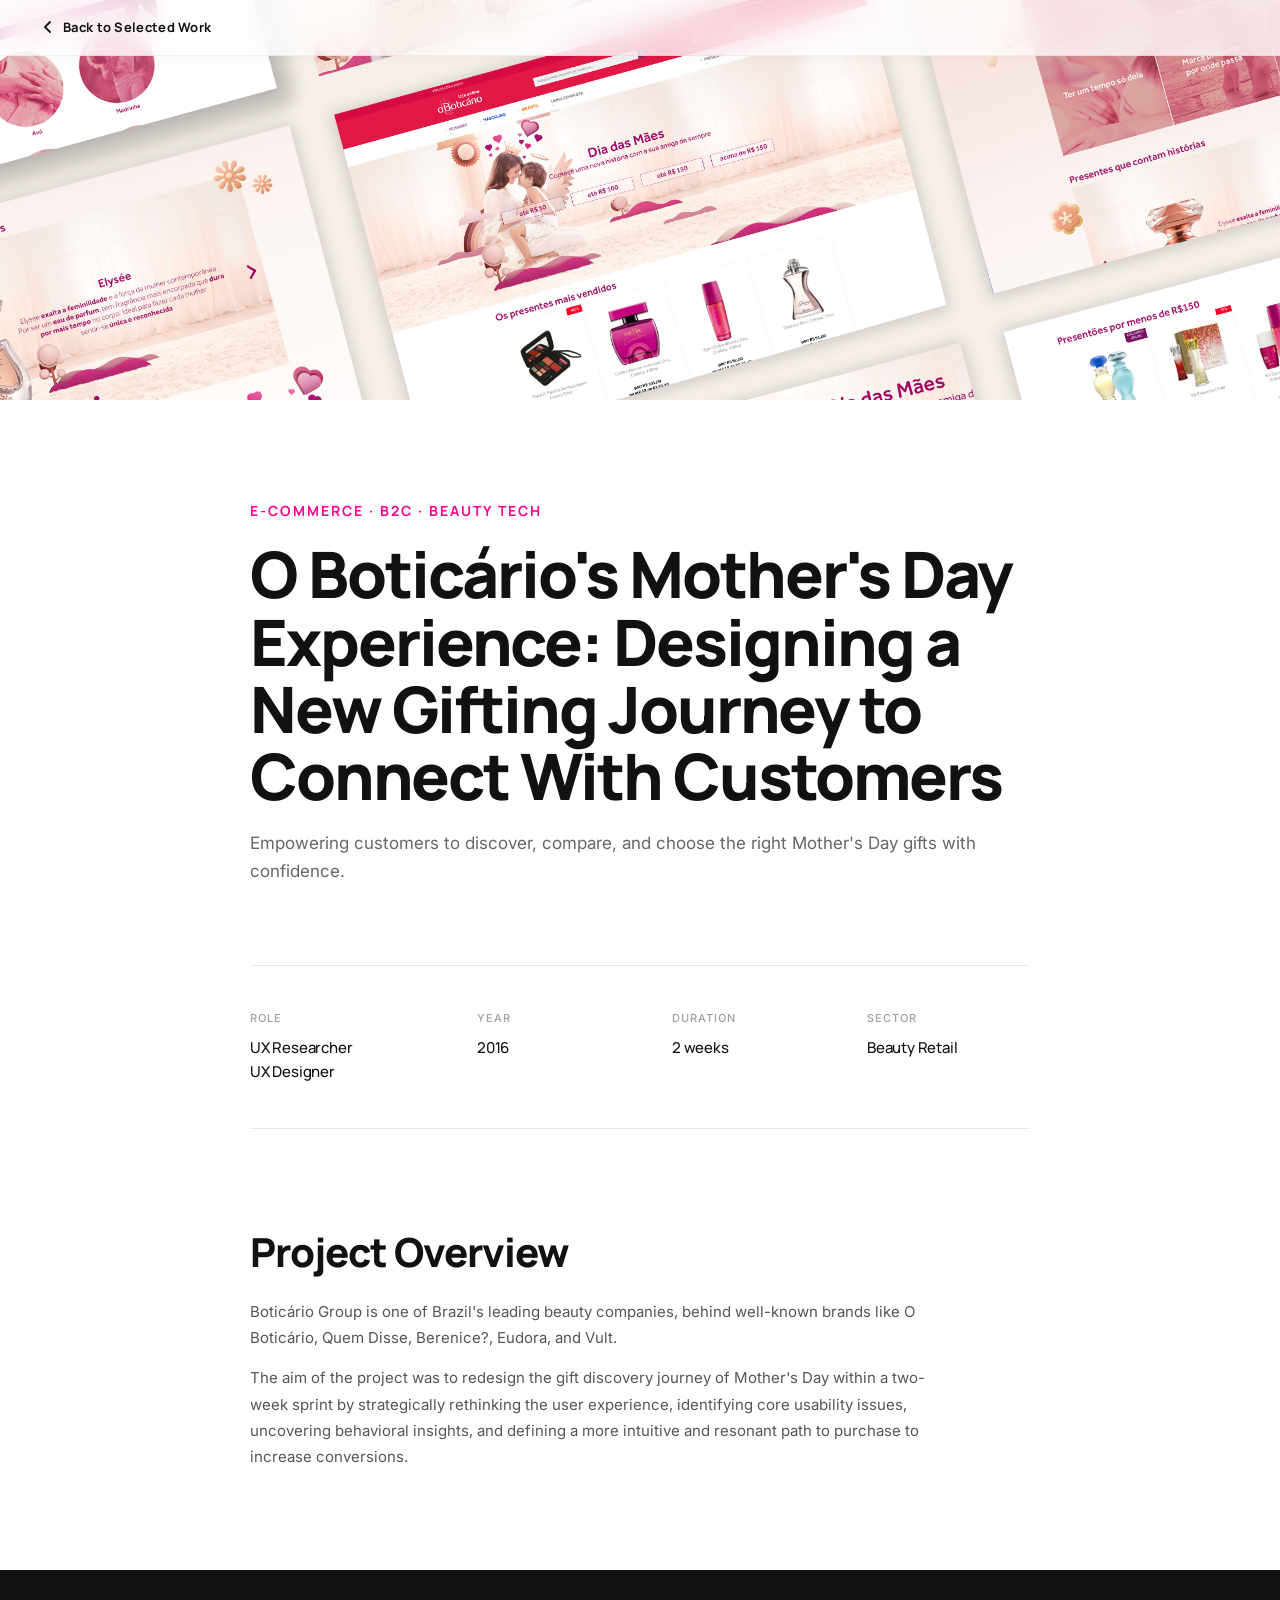
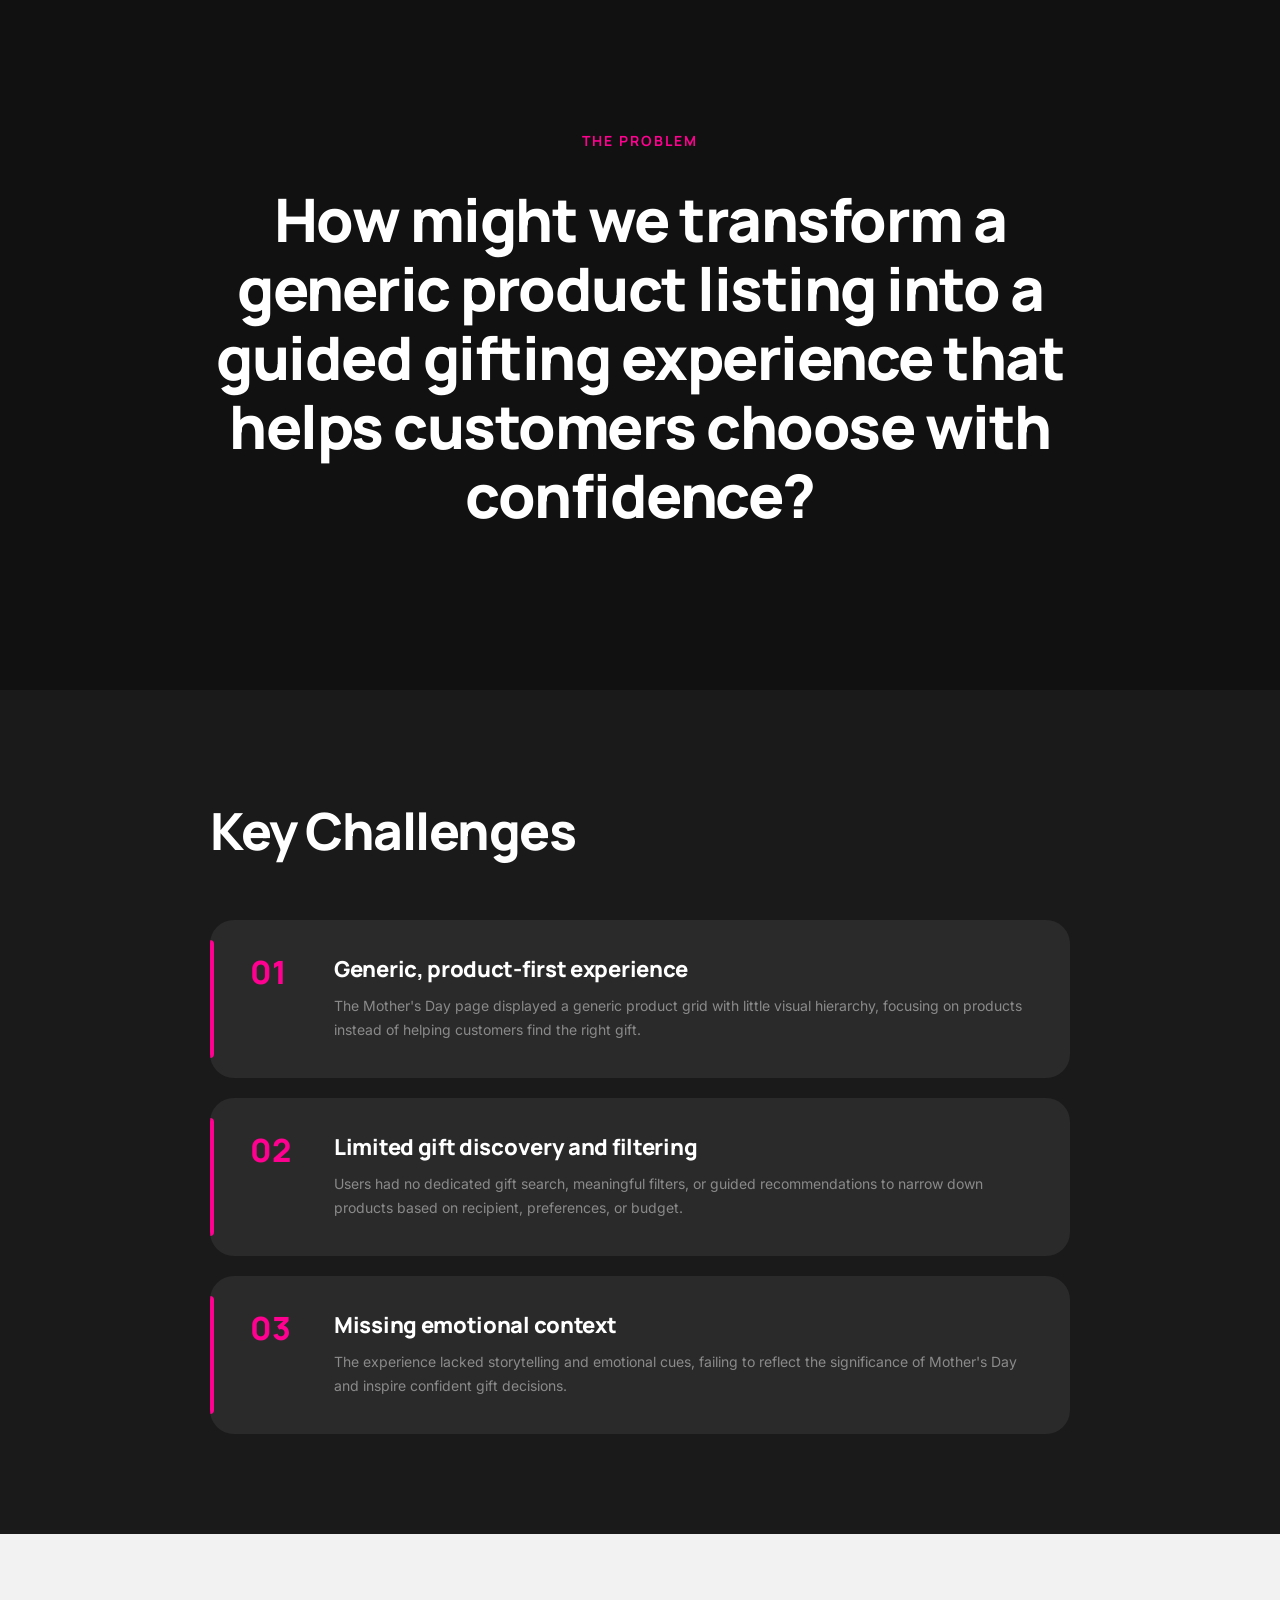
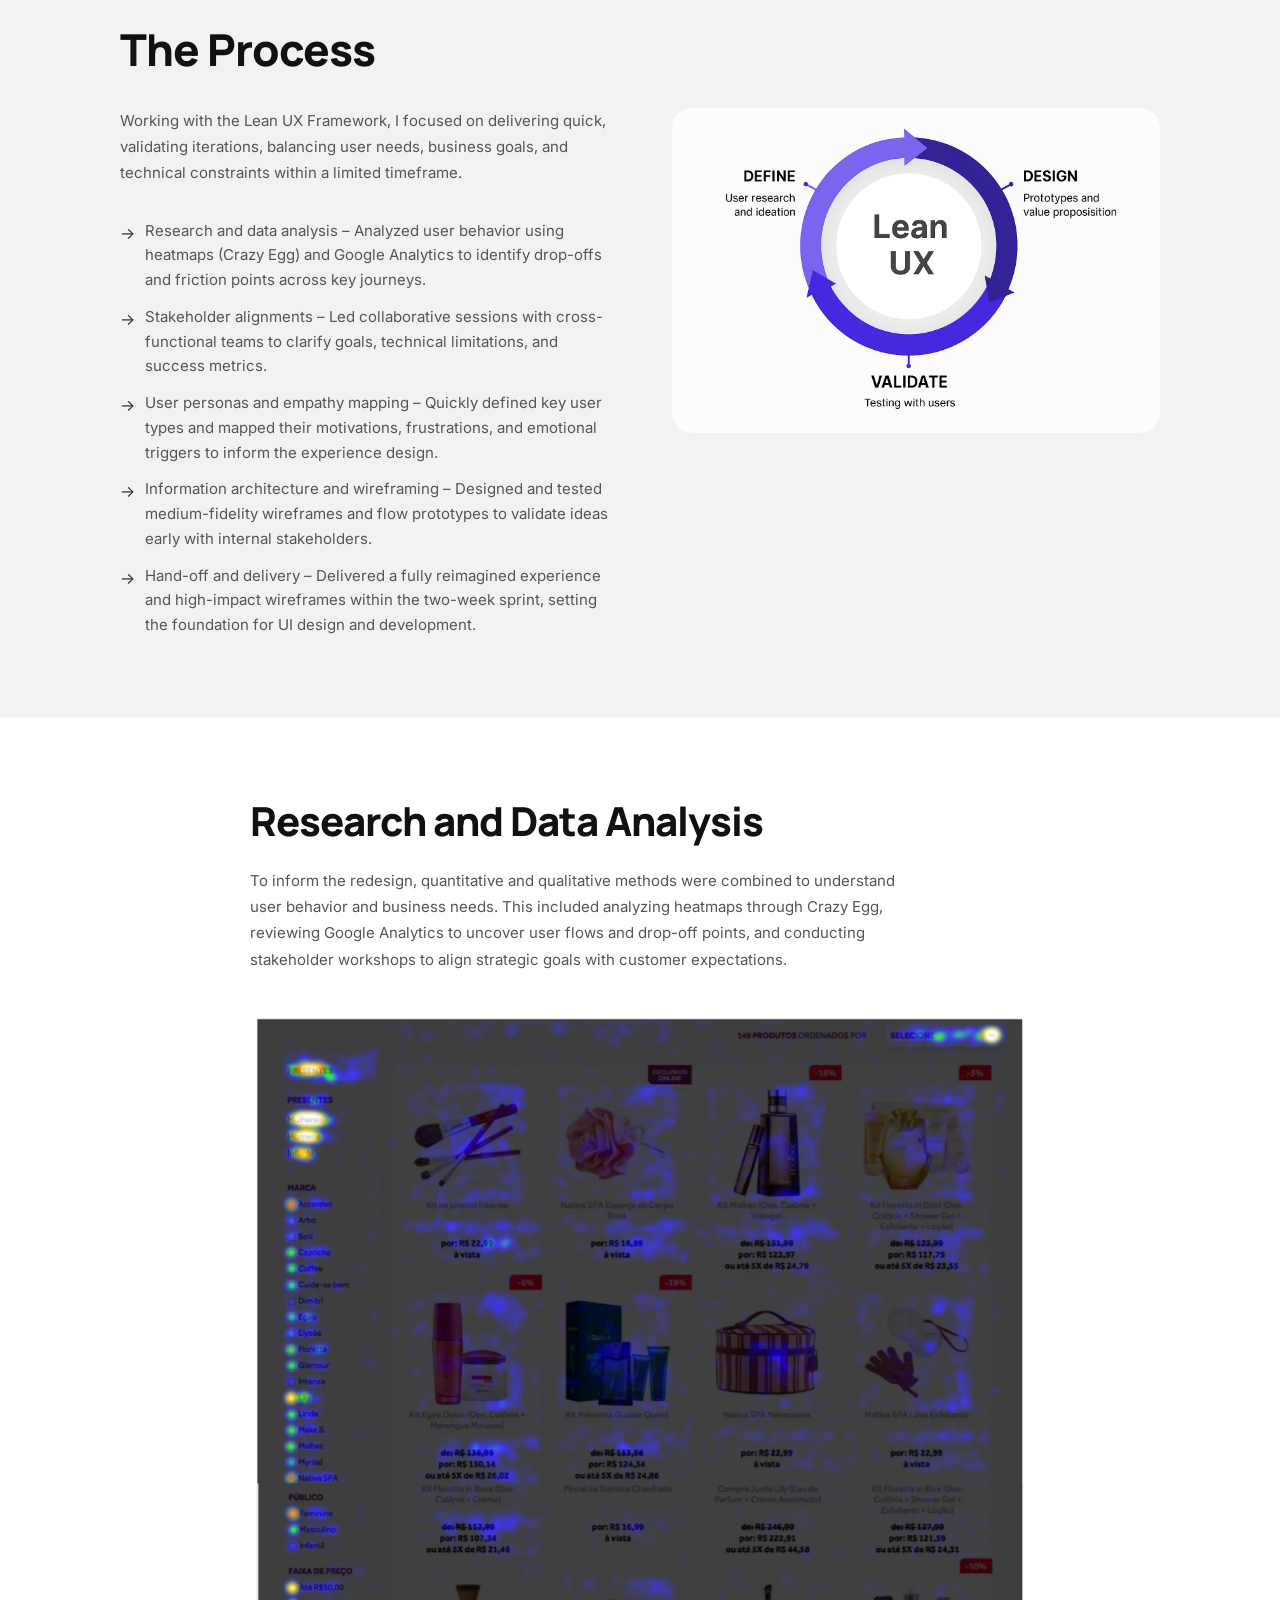
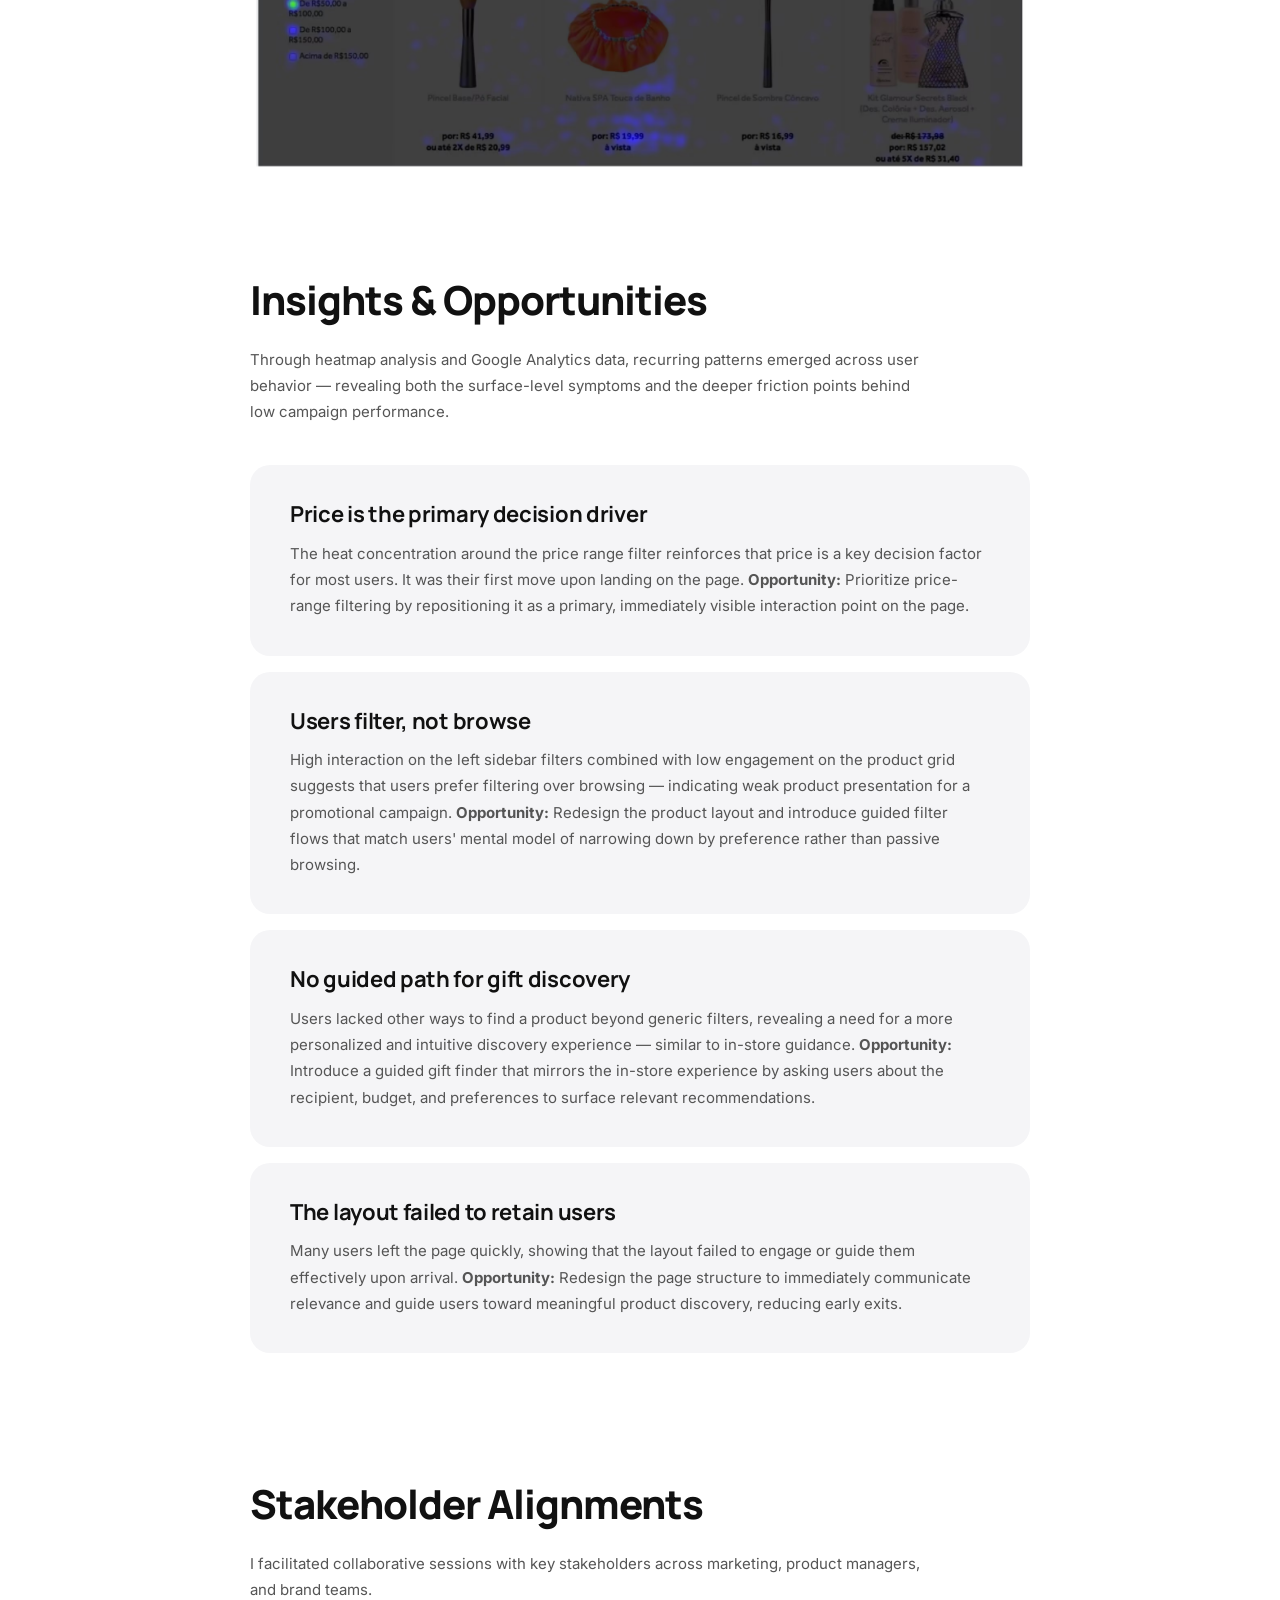
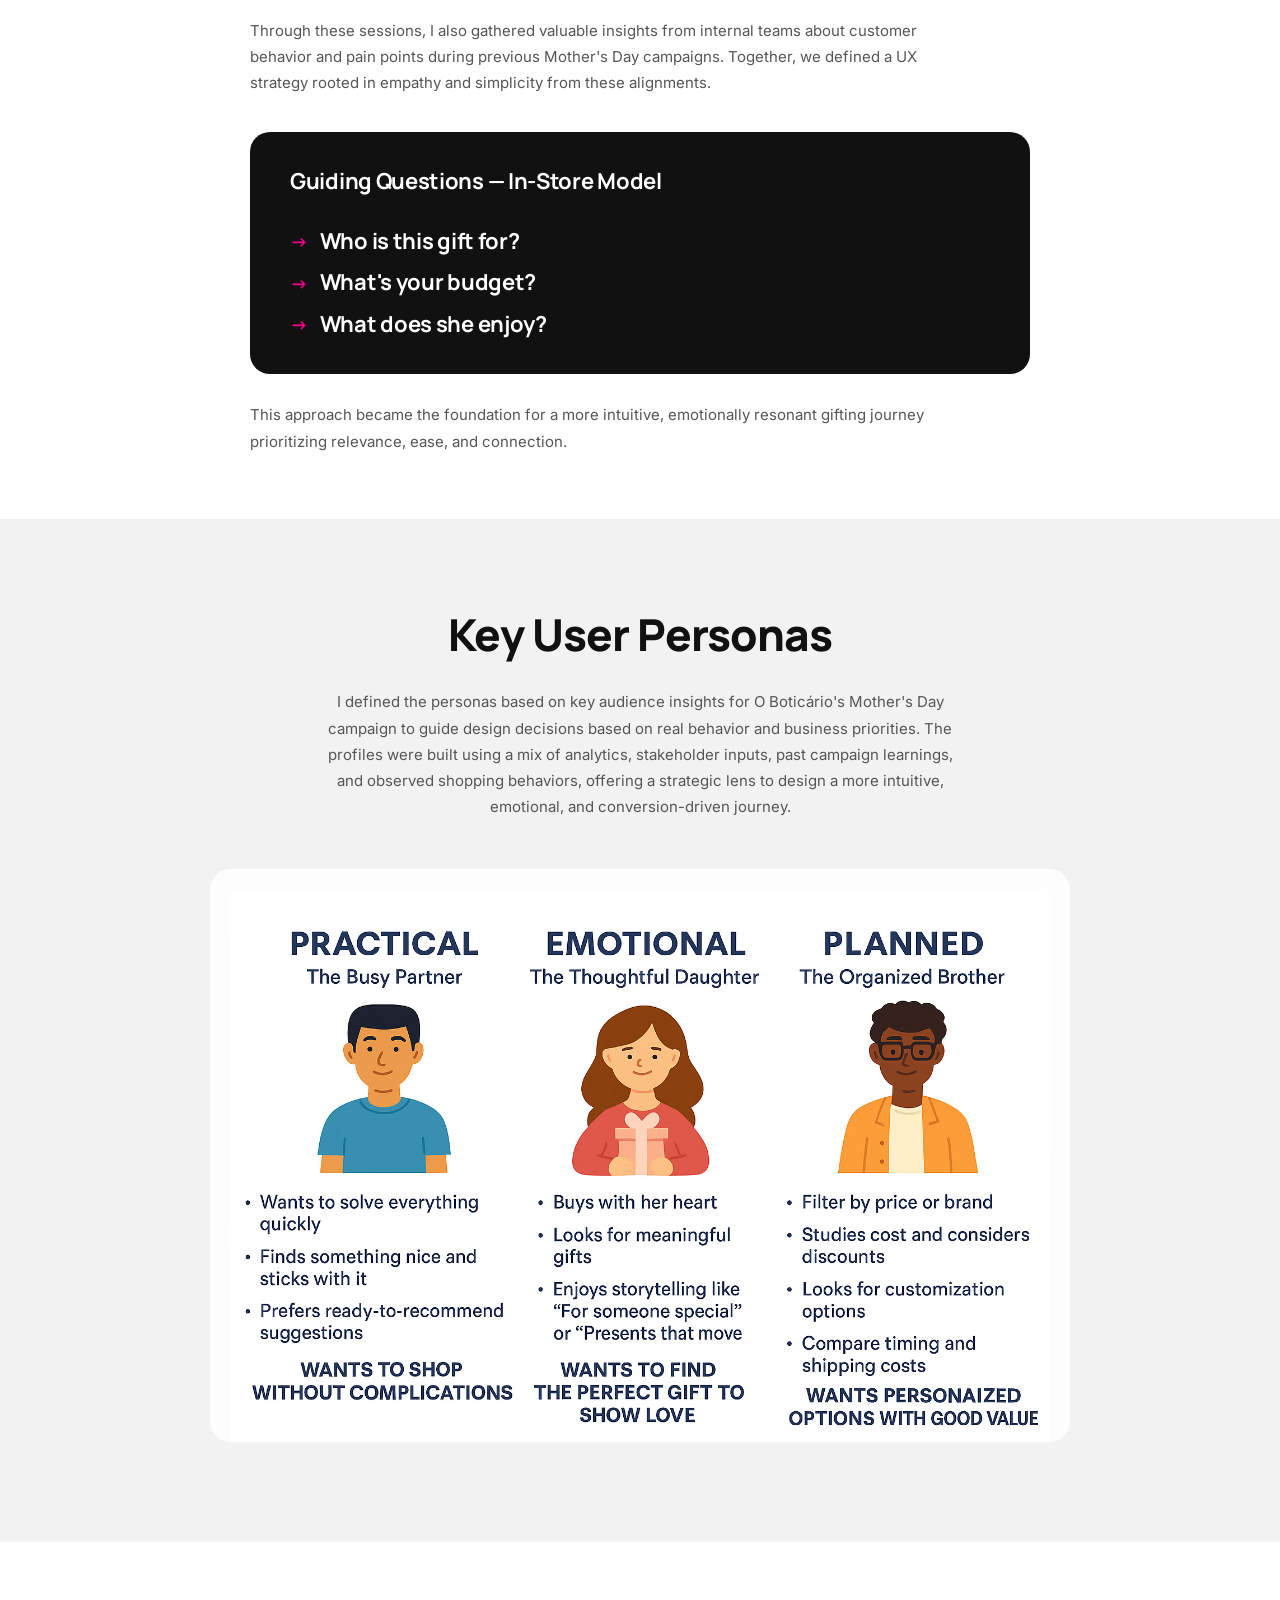
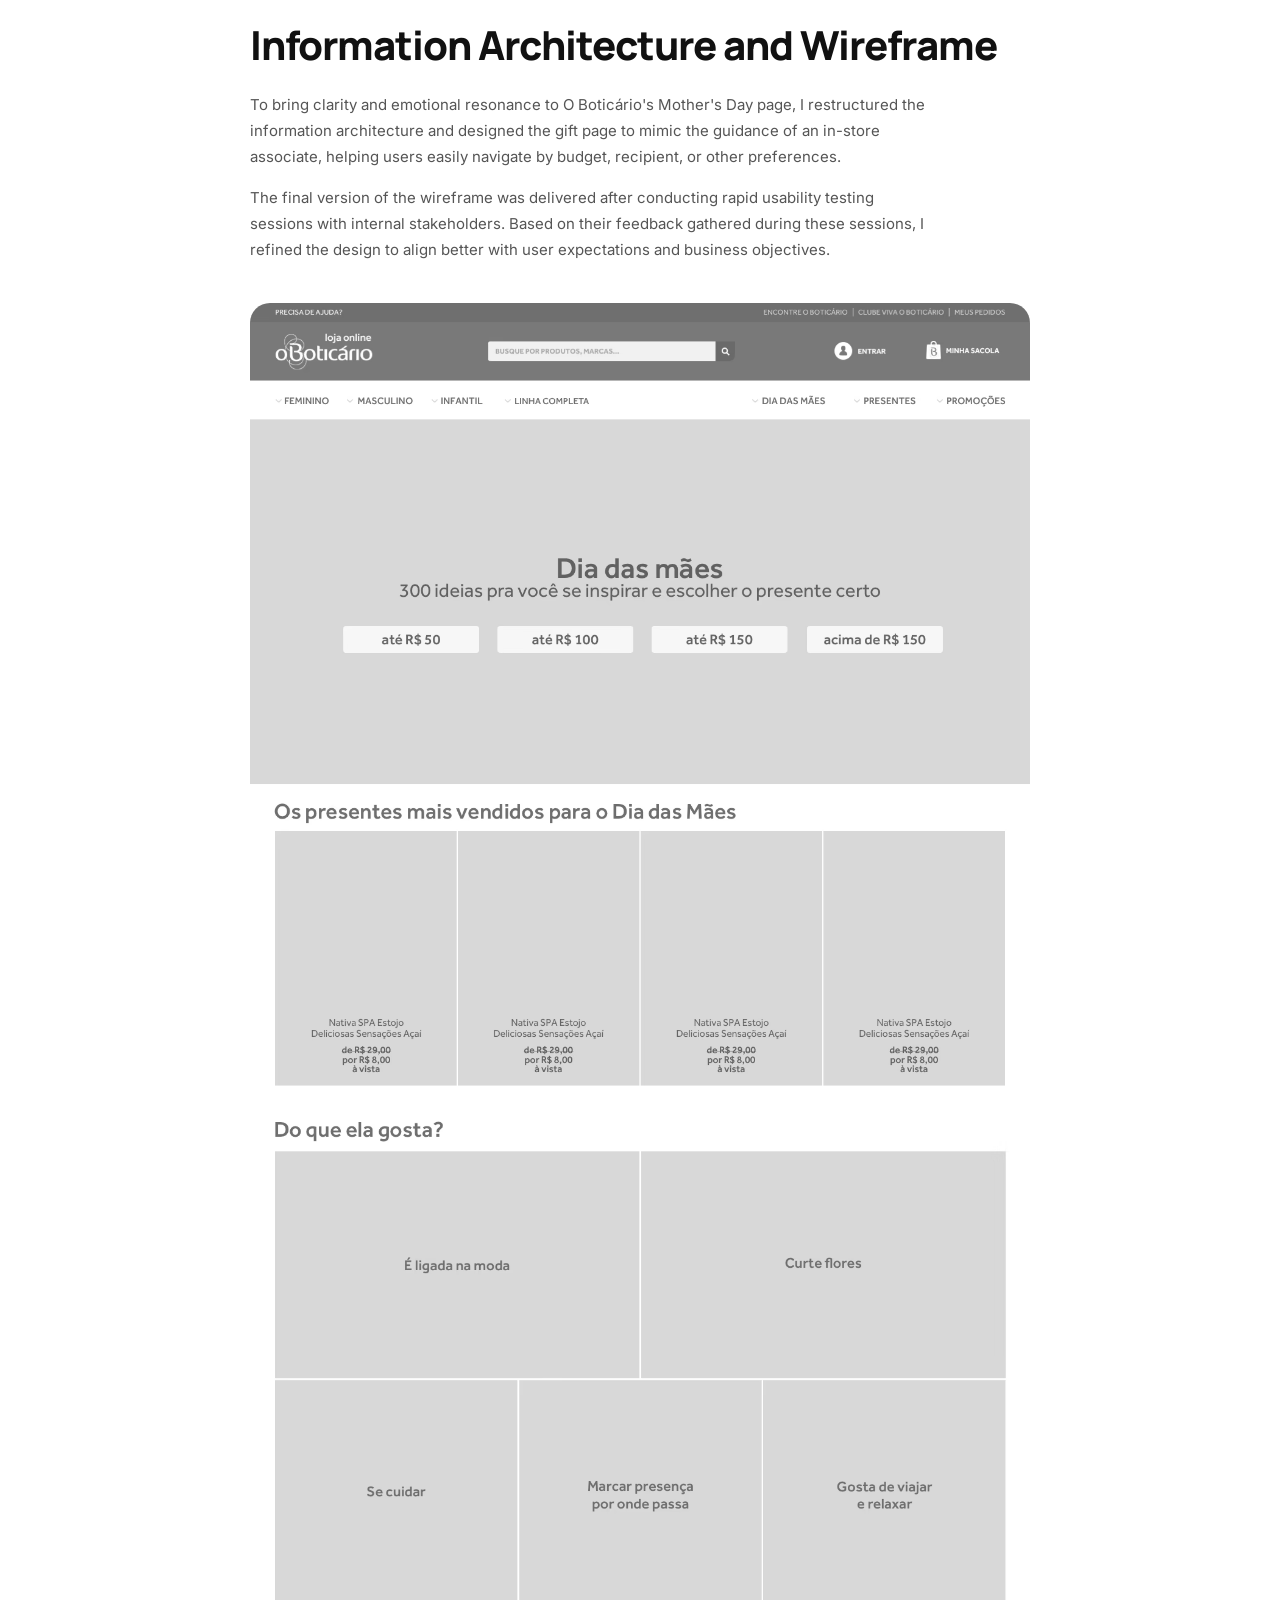
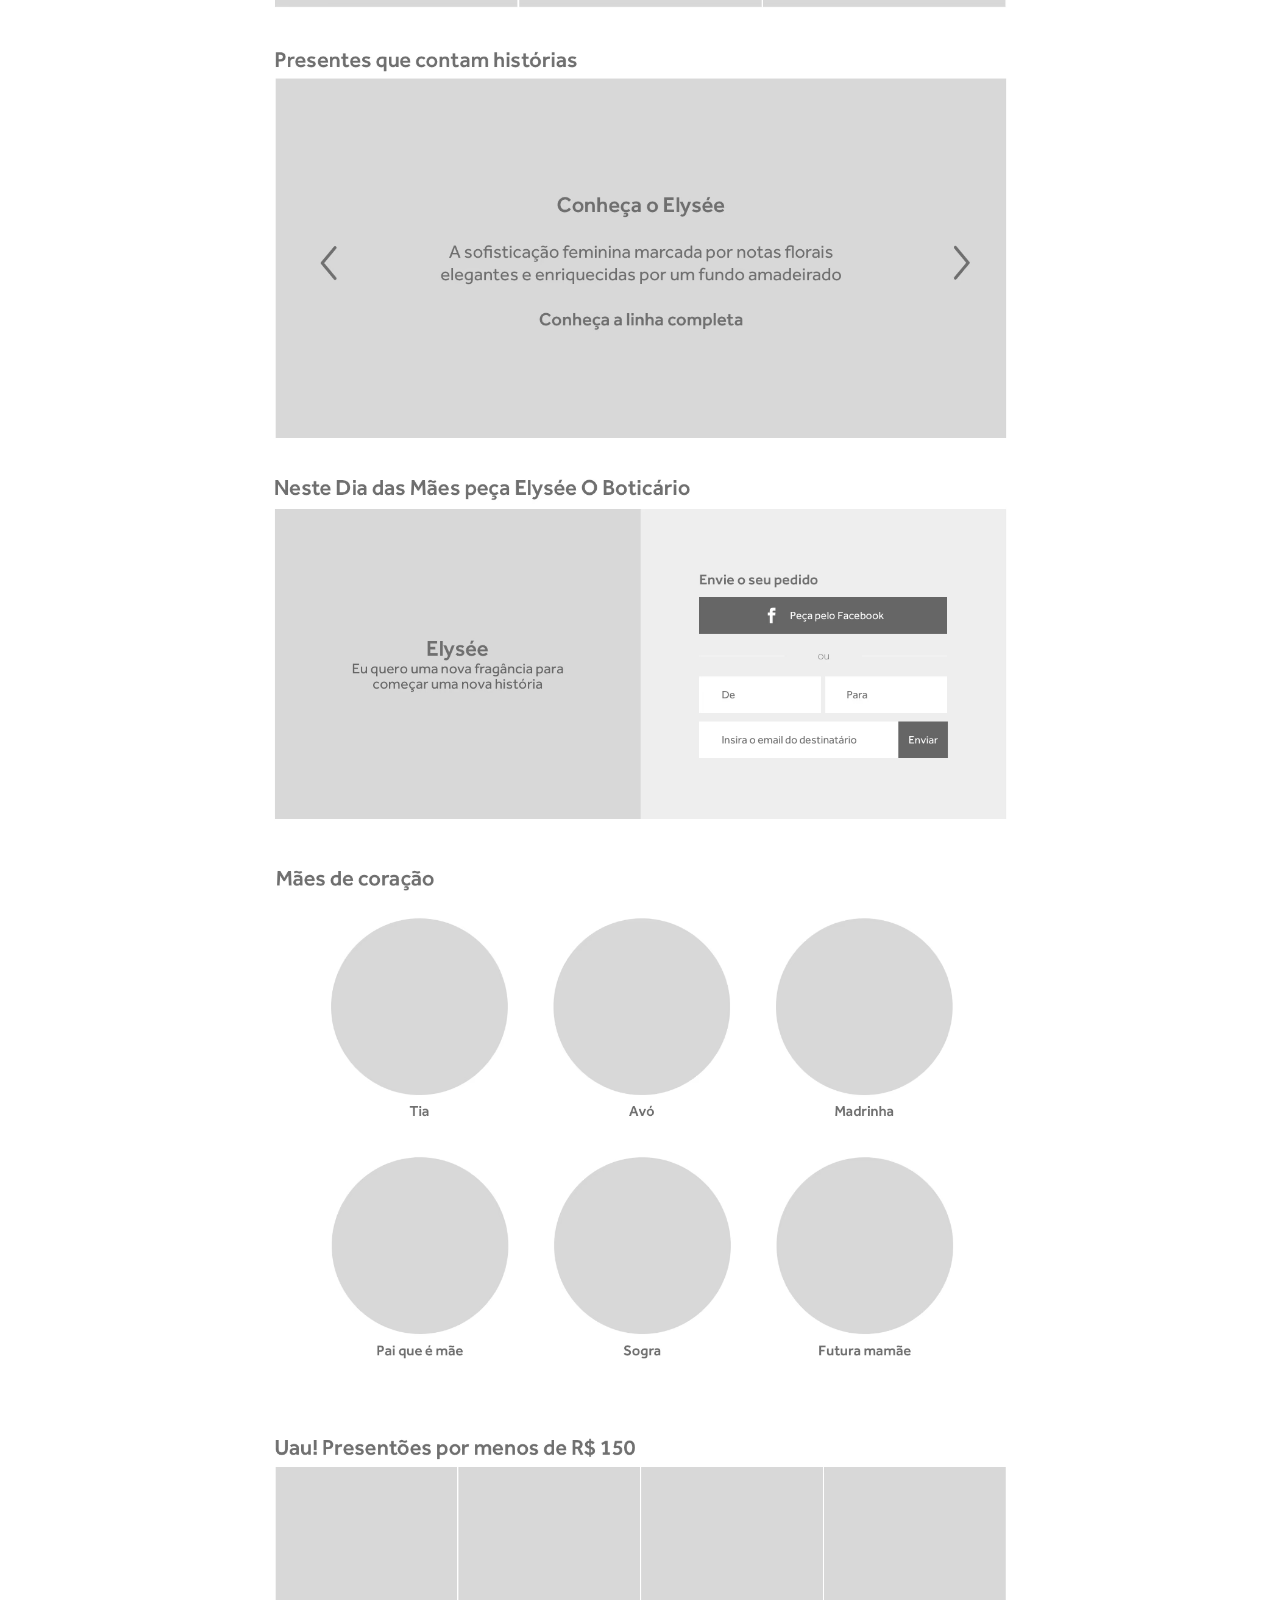
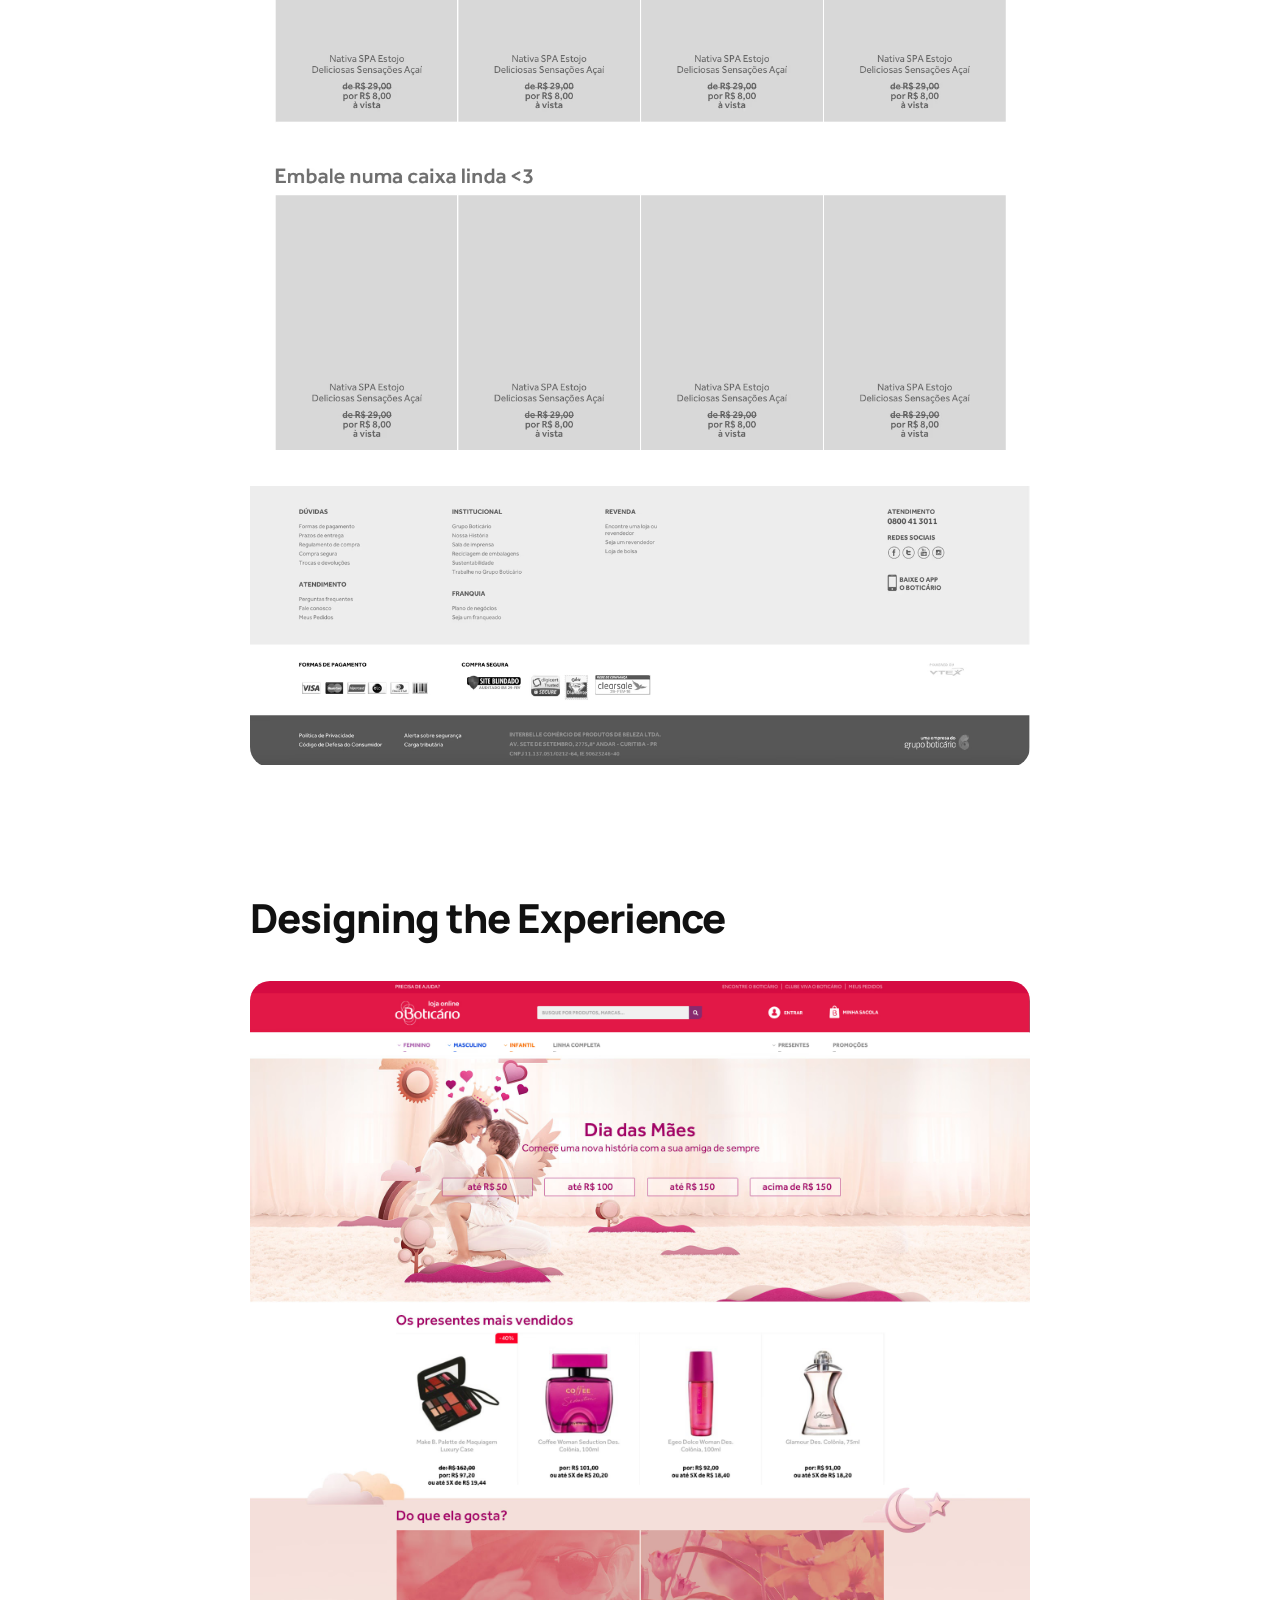
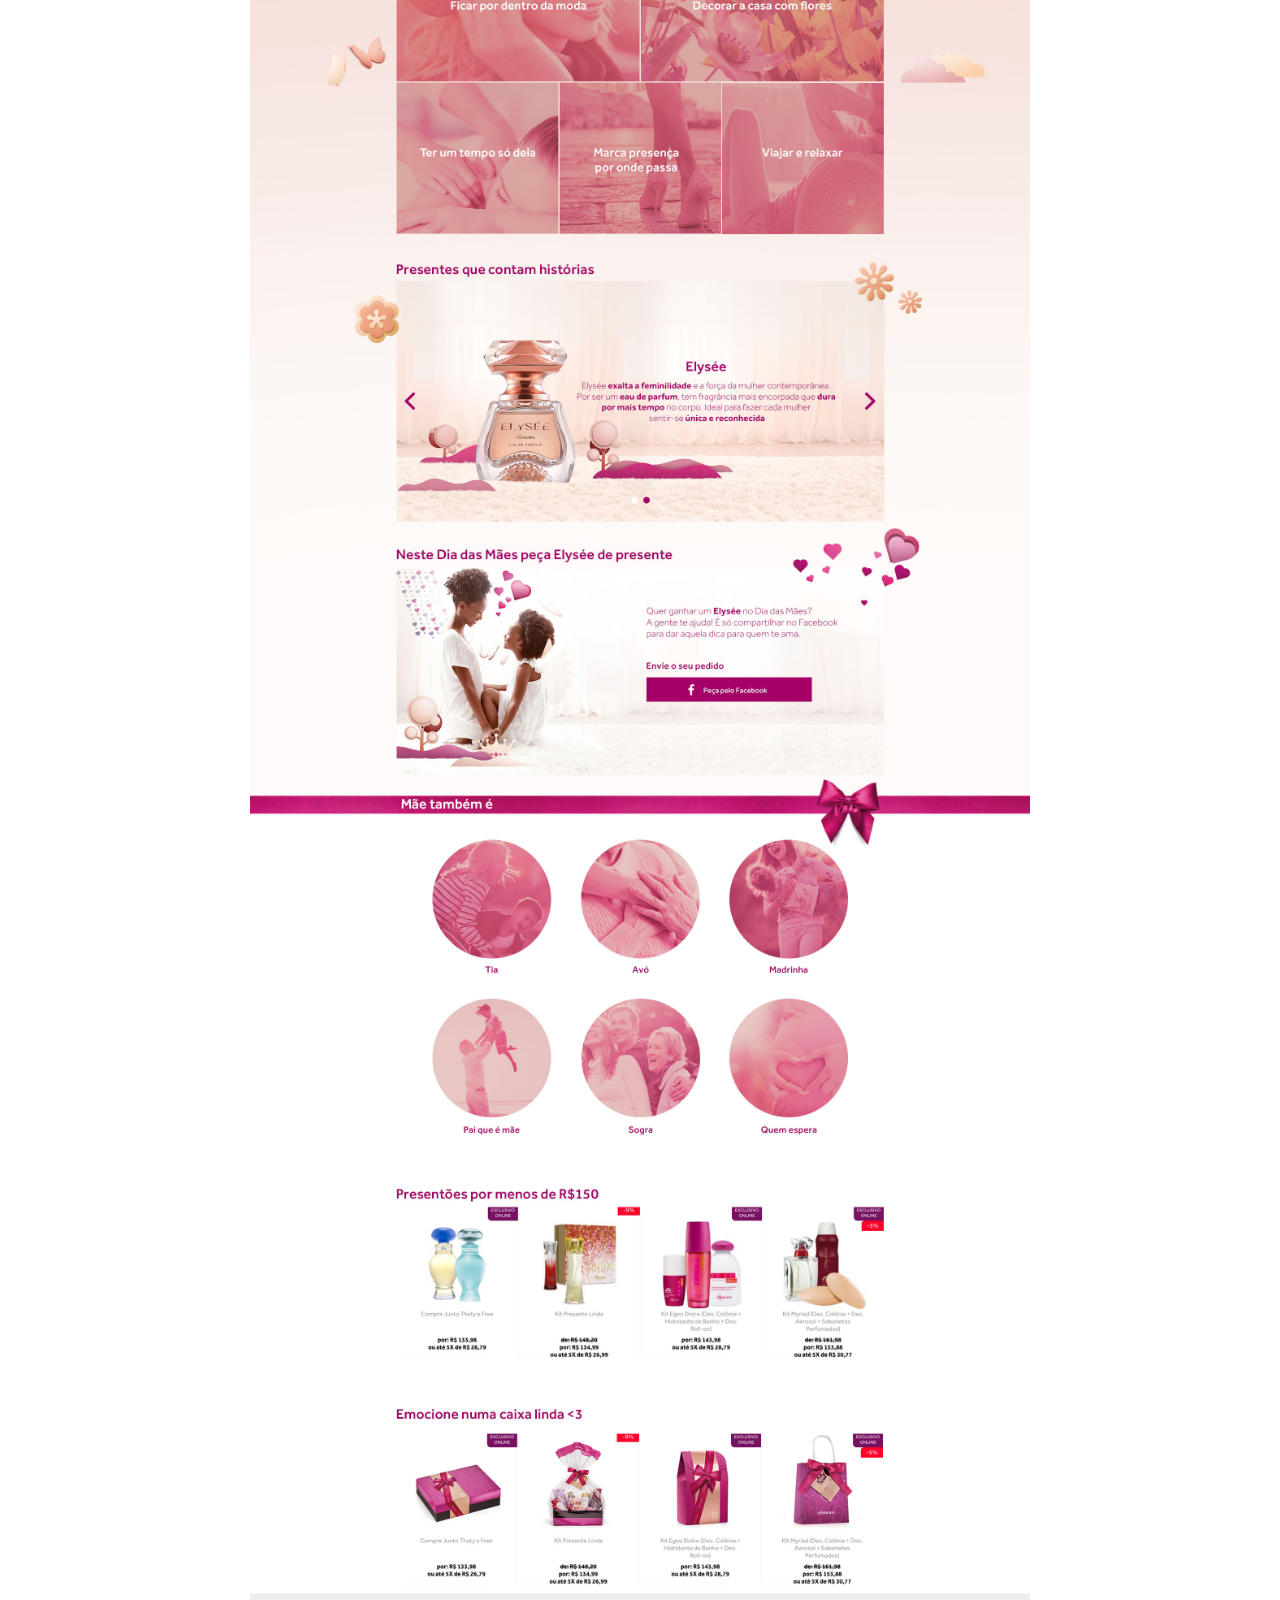
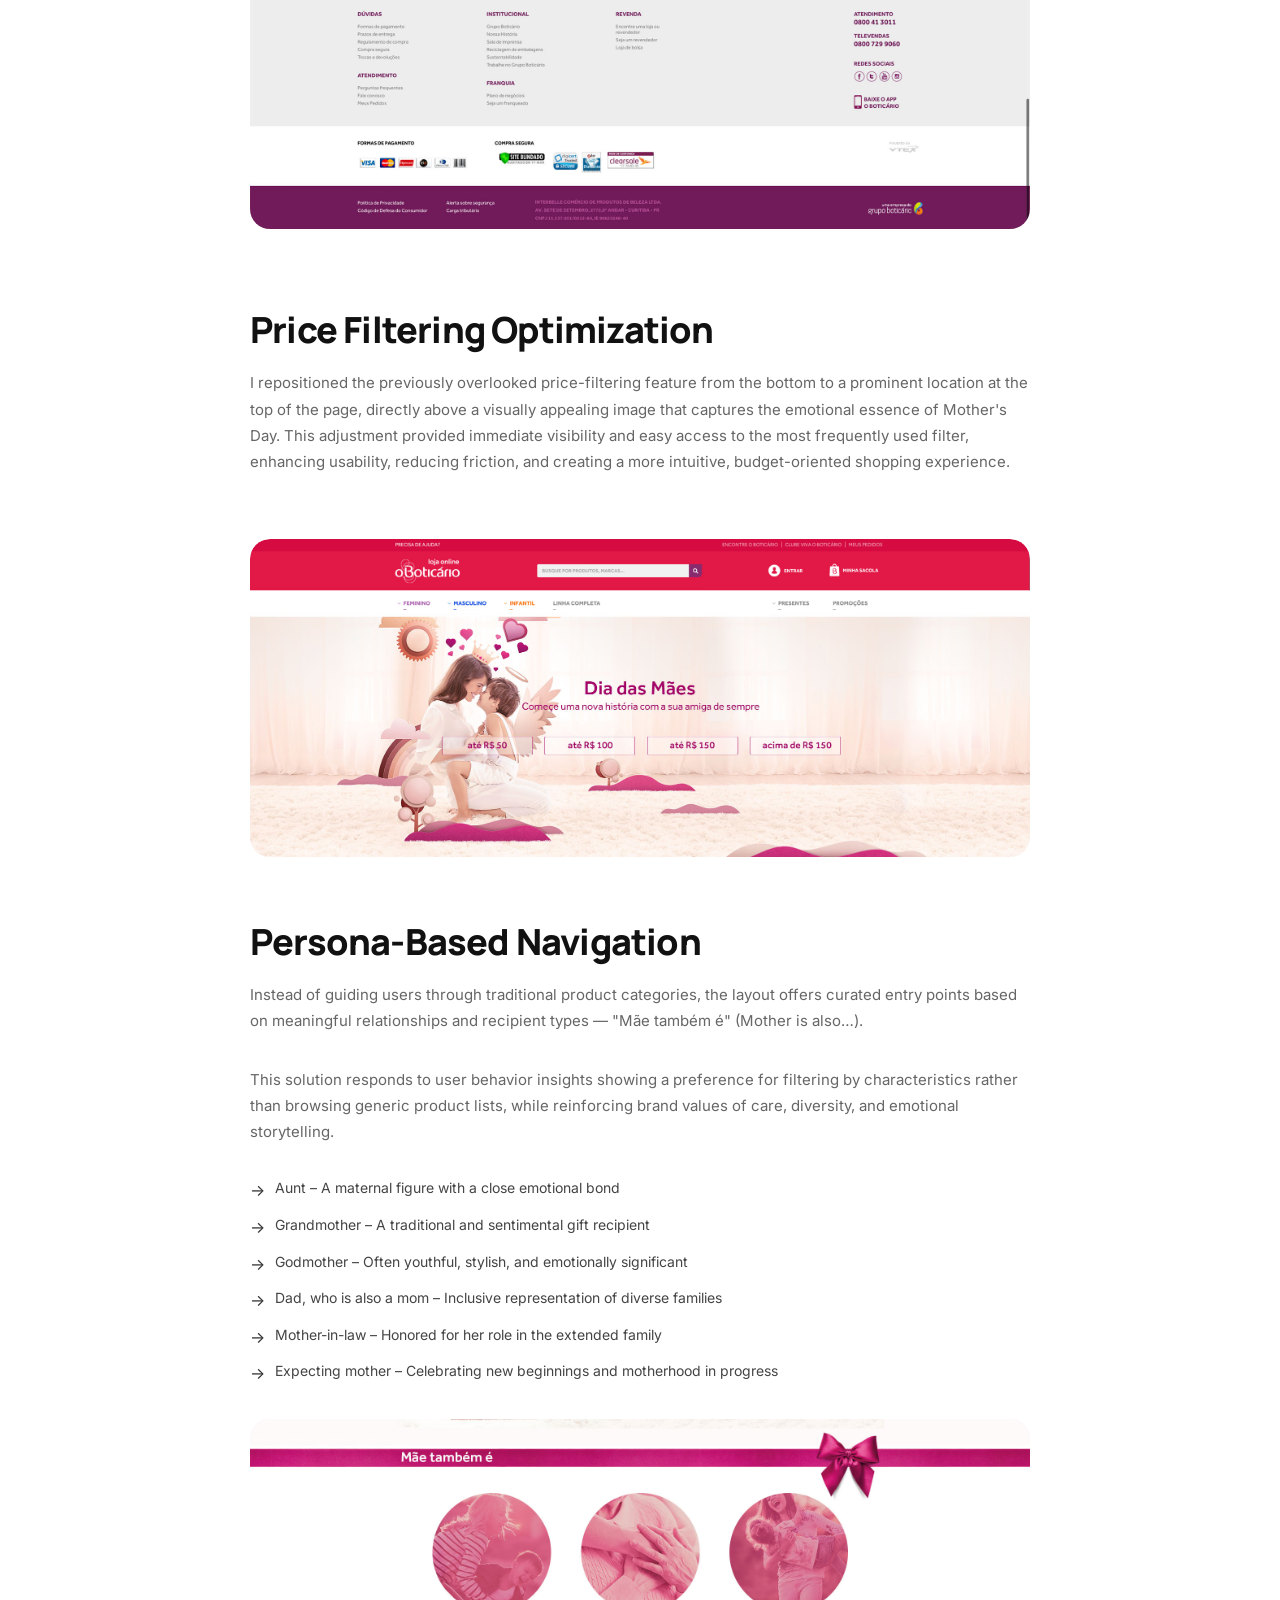
==== o-boticario-case-study.html @ 76e8fd94 "Initial commit: portfolio site with homepage and 3 case studies Co-Authored-By: Claude Sonnet 4.6 <n" ====
<!DOCTYPE html>
<html lang="en">
<head>
  <meta charset="UTF-8" />
  <meta name="viewport" content="width=device-width, initial-scale=1.0" />
  <title>O Boticário Case Study — Nathalia Ito</title>
  <link href="https://fonts.googleapis.com/css2?family=Manrope:wght@400;500;600;700;800&family=Inter:wght@400;500;600&display=swap" rel="stylesheet" />
  <style>
    html { scroll-behavior: smooth; }
    *, *::before, *::after { box-sizing: border-box; margin: 0; padding: 0; }

    body {
      font-family: 'Inter', sans-serif;
      background: #fff;
      color: #111;
      font-size: 15px;
      line-height: 1.6;
    }

    /* ── BACK HEADER ── */
    .cs-back-header {
      position: fixed; top: 0; left: 0; right: 0; z-index: 1000;
      height: 56px; display: flex; align-items: center; padding: 0 40px;
      background: rgba(255,255,255,0.78);
      backdrop-filter: blur(16px); -webkit-backdrop-filter: blur(16px);
      border-bottom: 1px solid rgba(0,0,0,0.05);
      box-shadow: 0 1px 12px rgba(0,0,0,0.04);
      transition: background 300ms ease, backdrop-filter 300ms ease,
        -webkit-backdrop-filter 300ms ease, border-color 300ms ease, box-shadow 300ms ease;
    }
    .cs-back-btn {
      display: inline-flex; align-items: center; gap: 7px;
      font-family: 'Manrope', sans-serif; font-size: 13px; font-weight: 700;
      letter-spacing: 0.3px; color: #111; text-decoration: none; transition: color 0.2s ease;
    }
    .cs-back-btn:hover { color: #555; }
    .cs-back-btn svg { transition: transform 0.2s ease; }
    .cs-back-btn:hover svg { transform: translateX(-3px); }

    /* ── LAYOUT ── */
    .page { max-width: 860px; margin: 0 auto; padding: 0 40px; }

    /* ── HERO IMAGE ── */
    .cs-hero-img { width: 100%; height: 400px; overflow: hidden; position: relative; background: #FDCCDE; }
    .cs-hero-img-inner {
      position: absolute; top: -15%; left: 0; width: 100%; height: 130%; will-change: transform;
    }
    .cs-hero-img-inner img {
      width: 100%; height: 100%; object-fit: cover; object-position: center; display: block;
    }

    /* ── HERO ── */
    .cs-hero { padding: 0 0 80px; margin-top: 100px; }
    .cs-tag {
      font-family: 'Manrope', sans-serif; font-size: 14px; font-weight: 700;
      letter-spacing: 2px; text-transform: uppercase; color: #FF0090; margin-bottom: 18px;
    }
    .cs-title {
      font-family: 'Manrope', sans-serif; font-size: clamp(36px, 5.5vw, 64px);
      font-weight: 800; letter-spacing: -2px; color: #111; line-height: 1.05; margin-bottom: 20px;
    }
    .cs-subtitle {
      font-family: 'Inter', sans-serif; font-size: 17px; color: #666;
      line-height: 1.65;
    }

    /* ── META ROW ── */
    .cs-meta-row {
      display: grid; grid-template-columns: repeat(4,1fr);
      border-top: 1px solid #E8E8E8; border-bottom: 1px solid #E8E8E8;
    }
    .cs-meta-item { padding: 44px 32px 44px 0; }
    .cs-meta-item + .cs-meta-item { padding: 44px 32px; }
    .cs-meta-label {
      font-family: 'Inter', sans-serif; font-size: 11px; font-weight: 500;
      letter-spacing: 1px; text-transform: uppercase; color: rgba(17,17,17,0.40); margin-bottom: 8px;
    }
    .cs-meta-value {
      font-family: 'Manrope', sans-serif; font-size: 15px; font-weight: 500;
      color: #111; letter-spacing: -0.2px;
    }

    /* ── SECTION BASE ── */
    .cs-section { padding: 64px 0; }
    .cs-eyebrow {
      font-family: 'Inter', sans-serif; font-size: 14px; font-weight: 700;
      letter-spacing: 1.4px; text-transform: uppercase; color: #FF0090; margin-bottom: 16px;
    }
    .cs-section-title {
      font-family: 'Manrope', sans-serif; font-size: clamp(26px, 3.5vw, 40px);
      font-weight: 800; letter-spacing: -1px; color: #111; line-height: 1.15; margin-bottom: 24px;
    }
    .cs-body {
      font-family: 'Inter', sans-serif; font-size: 15px; color: #555;
      line-height: 1.75; max-width: 680px;
    }
    .cs-body p + p { margin-top: 14px; }

    /* ── SECTION IMAGE ── */
    .cs-section-img { width: 100%; border-radius: 20px; display: block; margin-top: 40px; margin-bottom: 48px; }

    /* ── QUOTE BLOCK — dark full-bleed ── */
    .cs-quote-block {
      background: #111;
      padding: 160px 40px;
      text-align: center;
      width: 100%;
    }
    .cs-quote-inner {
      max-width: 860px;
      margin: 0 auto;
    }
    .cs-quote-eyebrow {
      font-family: 'Manrope', sans-serif;
      font-size: 14px;
      font-weight: 700;
      letter-spacing: 2px;
      text-transform: uppercase;
      color: #FF0090;
      margin-bottom: 32px;
    }
    .cs-quote-text {
      font-family: 'Manrope', sans-serif;
      font-size: clamp(32px, 5vw, 60px);
      font-weight: 800;
      color: #fff;
      line-height: 1.15;
      letter-spacing: -1.5px;
    }

    /* ── KEY CHALLENGES — dark full-bleed ── */
    .cs-challenges-section {
      background: #1a1a1a;
      padding: 100px 40px;
      width: 100%;
    }
    .cs-challenges-inner {
      max-width: 860px;
      margin: 0 auto;
    }
    .cs-challenges-title {
      font-family: 'Manrope', sans-serif;
      font-size: clamp(32px, 4vw, 52px);
      font-weight: 800;
      letter-spacing: -1.5px;
      color: #fff;
      margin-bottom: 48px;
    }
    .challenges-list {
      display: flex;
      flex-direction: column;
      gap: 20px;
    }
    .challenge-card {
      background: #2a2a2a;
      border-radius: 24px;
      padding: 36px 40px;
      display: flex;
      align-items: flex-start;
      gap: 32px;
      position: relative;
      overflow: hidden;
    }
    .challenge-card::before {
      content: '';
      position: absolute;
      left: 0;
      top: 20px;
      bottom: 20px;
      width: 4px;
      background: #FF0090;
      border-radius: 0 4px 4px 0;
    }
    .challenge-num {
      font-family: 'Manrope', sans-serif;
      font-size: 32px;
      font-weight: 800;
      color: #FF0090;
      letter-spacing: -0.5px;
      flex-shrink: 0;
      line-height: 1;
      min-width: 52px;
    }
    .challenge-content { display: flex; flex-direction: column; gap: 12px; }
    .challenge-title {
      font-family: 'Manrope', sans-serif;
      font-size: 22px;
      font-weight: 800;
      color: #fff;
      margin-bottom: 0;
      letter-spacing: -0.3px;
      line-height: 1.2;
    }
    .challenge-desc {
      font-family: 'Inter', sans-serif;
      font-size: 14px;
      color: rgba(255,255,255,0.45);
      line-height: 1.7;
    }

    /* ── PROCESS SECTION ── */
    .section-process { background: #F2F2F2; padding: 80px 40px; }
    .section-process-inner { max-width: 1040px; margin: 0 auto; }
    .section-process-title {
      font-family: 'Manrope', sans-serif; font-size: clamp(28px, 4vw, 44px);
      font-weight: 800; letter-spacing: -1px; color: #111; margin-bottom: 24px; text-align: left;
    }
    .section-process-cols {
      display: grid; grid-template-columns: 1fr 1fr; gap: 64px; align-items: start;
    }
    .section-process-left {}
    .section-process-right { display: flex; align-items: flex-start; justify-content: center; }
    .section-process-body {
      font-family: 'Inter', sans-serif; font-size: 15px; color: #555; line-height: 1.75;
      margin: 0 0 32px; text-align: left;
    }
    .section-process-img { width: 100%; border-radius: 20px; display: block; }

    /* ── PROCESS STEPS ── */
    .process-steps {
      list-style: none; display: flex; flex-direction: column; gap: 12px; margin: 0;
    }
    .process-step {
      font-family: 'Inter', sans-serif; font-size: 15px; color: #555;
      line-height: 1.65; display: flex; align-items: flex-start; gap: 10px;
    }
    .process-step::before {
      content: '→'; color: #333; font-weight: 400; font-size: 16px; flex-shrink: 0; margin-top: 1px;
    }

    /* ── INSIGHTS LIST ── */
    .insights-list-simple {
      list-style: none; display: flex; flex-direction: column; gap: 10px; margin-top: 32px;
    }
    .insight-item-simple {
      font-family: 'Inter', sans-serif; font-size: 14px; color: #555;
      line-height: 1.65; display: flex; align-items: flex-start; gap: 12px;
      padding: 18px 20px; background: #F5F5F7; border-radius: 12px;
    }
    .insight-item-simple::before {
      content: '→'; color: #333; font-weight: 400; font-size: 16px; flex-shrink: 0; margin-top: 1px;
    }

    /* ── GUIDING QUESTIONS BLOCK ── */
    .guiding-questions {
      background: #111; border-radius: 20px; padding: 36px 40px; margin-top: 36px;
    }
    .guiding-questions-label {
      font-family: 'Manrope', sans-serif; font-size: 11px; font-weight: 700;
      letter-spacing: 1.8px; color: #fff; margin-bottom: 24px;
    }
    .guiding-questions-list { list-style: none; display: flex; flex-direction: column; gap: 14px; }
    .guiding-questions-list li {
      font-family: 'Manrope', sans-serif; font-size: 22px;
      font-weight: 700; color: #fff; letter-spacing: -0.3px; line-height: 1.25; display: flex; align-items: center; gap: 12px;
    }
    .guiding-questions-list li::before {
      content: '→'; color: #FF0090; font-size: 18px; flex-shrink: 0;
    }

    /* ── PERSONAS SECTION ── */
    .section-personas { background: #F2F2F2; padding: 80px 40px 100px; }
    .section-personas-inner { max-width: 860px; margin: 0 auto; }
    .section-personas-title {
      font-family: 'Manrope', sans-serif; font-size: clamp(28px, 4vw, 44px);
      font-weight: 800; letter-spacing: -1px; color: #111; text-align: center; margin-bottom: 20px;
    }
    .section-personas-body {
      font-family: 'Inter', sans-serif; font-size: 15px; color: #555; line-height: 1.75;
      max-width: 640px; margin: 0 auto 48px; text-align: center;
    }
    .personas-img { width: 100%; border-radius: 20px; display: block; }

    /* ── FEATURE ROWS (DESIGN & SOLUTION) ── */
    .cs-uxui-section { padding: 40px 0 0; }
    .cs-feature-row {
      display: flex; flex-direction: column; gap: 32px; padding: 32px 0;
    }
    .cs-feature-visual {
      background: #F5F5F7; border-radius: 20px; width: 100%; overflow: hidden;
    }
    .cs-feature-visual img {
      width: 100%; display: block; border-radius: 20px;
    }
    .cs-feature-title {
      font-family: 'Manrope', sans-serif; font-size: clamp(24px, 3vw, 36px);
      font-weight: 800; letter-spacing: -0.8px; color: #111; line-height: 1.15; margin-bottom: 20px;
    }
    .cs-feature-body {
      font-family: 'Inter', sans-serif; font-size: 15px; color: #666;
      line-height: 1.75; margin-bottom: 32px;
    }
    .cs-feature-goals { list-style: none; display: flex; flex-direction: column; gap: 10px; }
    .cs-feature-goals li {
      font-family: 'Inter', sans-serif; font-size: 14px; color: #444;
      display: flex; align-items: flex-start; gap: 10px;
    }
    .cs-feature-goals li::before {
      content: '→'; color: #333; font-weight: 400; font-size: 16px; flex-shrink: 0; margin-top: 1px;
    }

    /* ── KEY LEARNINGS ── */
    .learnings-list {
      list-style: none;
      display: flex;
      flex-direction: column;
      gap: 16px;
      margin-top: 40px;
    }
    .learning-card {
      background: #F5F5F7;
      border-radius: 20px;
      padding: 36px 40px;
    }
    .learning-number {
      font-family: 'Inter', sans-serif;
      font-size: 12px;
      font-weight: 700;
      letter-spacing: 2px;
      text-transform: uppercase;
      color: #FF0090;
      margin-bottom: 12px;
    }
    .learning-title {
      font-family: 'Manrope', sans-serif;
      font-size: 22px;
      font-weight: 700;
      color: #111;
      letter-spacing: -0.3px;
      line-height: 1.25;
      margin-bottom: 12px;
    }
    .learning-desc {
      font-family: 'Inter', sans-serif;
      font-size: 15px;
      color: #555;
      line-height: 1.75;
    }
    @media (max-width: 768px) {
      .learning-card { padding: 28px 24px; }
      .learning-title { font-size: 19px; }
    }

    /* ── IMPACT SECTION ── */
    .cs-impact-section {
      background: #1e1e1e; padding: 100px 40px; width: 100%; text-align: center;
    }
    .cs-impact-inner { max-width: 960px; margin: 0 auto; }
    .cs-impact-eyebrow {
      font-family: 'Inter', sans-serif; font-size: 14px; font-weight: 700;
      letter-spacing: 2px; text-transform: uppercase; color: #FF0090; margin-bottom: 8px;
    }
    .cs-impact-title {
      font-family: 'Manrope', sans-serif; font-size: clamp(36px, 5vw, 56px);
      font-weight: 800; color: #fff; letter-spacing: -1.5px; line-height: 1; margin-top: 0; margin-bottom: 32px;
    }
    .cs-impact-grid { display: grid; grid-template-columns: repeat(3,1fr); gap: 20px; }
    .cs-impact-card {
      background: #2a2a2a; border-radius: 24px; padding: 48px 36px;
      text-align: center; display: flex; flex-direction: column; align-items: center;
    }
    .cs-impact-card-title {
      font-family: 'Manrope', sans-serif; font-size: clamp(26px, 3vw, 36px);
      font-weight: 800; color: #fff; line-height: 1.2; letter-spacing: -0.5px; margin-bottom: 24px;
    }
    .cs-impact-card-desc {
      font-family: 'Inter', sans-serif; font-size: 14px;
      color: rgba(255,255,255,0.4); line-height: 1.7;
    }

    /* ── NEXT PROJECT ── */
    .cs-next-section { padding: 100px 40px; text-align: center; background: #F5F5F7; }
    .cs-next-card {
      display: inline-flex; flex-direction: column; align-items: center;
      cursor: pointer; text-decoration: none;
    }
    .cs-next-eyebrow {
      font-family: 'Inter', sans-serif; font-size: 14px; font-weight: 700;
      letter-spacing: 2px; text-transform: uppercase; color: #FF0090; margin-bottom: 20px;
    }
    .cs-next-title {
      font-family: 'Manrope', sans-serif; font-size: clamp(32px, 5vw, 72px);
      font-weight: 700; color: #111; letter-spacing: -2px; line-height: 1.05;
      margin-bottom: 32px; transition: color 0.25s ease;
    }
    .cs-next-card:hover .cs-next-title { color: #FF0090; }
    .cs-next-btn {
      font-family: 'Manrope', sans-serif; font-size: 13px; font-weight: 700;
      letter-spacing: 0.5px; color: #111; background: transparent;
      padding: 14px 32px; border-radius: 999px; border: 2px solid #111;
      display: inline-flex; align-items: center; gap: 8px;
      transition: background 0.25s ease, color 0.25s ease, gap 0.2s ease;
    }
    .cs-next-card:hover .cs-next-btn { background: #111; color: #fff; gap: 12px; }

    /* ── FOOTER ── */
    footer {
      background: #111;
      color: #fff;
      padding: 60px 40px;
      text-align: center;
    }
    .footer-logo { font-family: 'Manrope', sans-serif; font-weight: 700; font-size: 20px; margin-bottom: 6px; }
    .footer-copy { font-family: 'Inter', sans-serif; font-size: 14px; color: #F5F5F5; }

    /* ── HAMBURGER MENU ── */
    .cs-hamburger {
      display: none; flex-direction: column; justify-content: space-between;
      width: 22px; height: 16px; background: none; border: none; cursor: pointer;
      padding: 0; margin-left: auto; flex-shrink: 0;
    }
    .cs-hamburger span {
      display: block; width: 100%; height: 2px; background: #111;
      border-radius: 2px;
      transition: transform 0.3s ease, opacity 0.2s ease;
    }
    .cs-hamburger.is-open span:nth-child(1) { transform: translateY(7px) rotate(45deg); }
    .cs-hamburger.is-open span:nth-child(2) { opacity: 0; transform: scaleX(0); }
    .cs-hamburger.is-open span:nth-child(3) { transform: translateY(-7px) rotate(-45deg); }

    .cs-nav-menu {
      position: fixed; top: 0; left: 0; right: 0; bottom: 0; z-index: 1001;
      height: 100vh; height: 100dvh;
      background-color: #fff; display: flex; flex-direction: column; justify-content: flex-start;
      padding: 72px 32px 40px;
      transform: translateY(-12px); opacity: 0; pointer-events: none;
      transition: transform 0.3s ease, opacity 0.25s ease;
    }
    .cs-nav-menu.is-open { transform: translateY(0); opacity: 1; pointer-events: all; }
    .cs-nav-close {
      position: absolute; top: 16px; right: 20px;
      width: 34px; height: 34px;
      background: #e8e8ed; border: none; border-radius: 50%;
      cursor: pointer; display: flex; align-items: center; justify-content: center;
      font-size: 13px; color: #1d1d1f; line-height: 1; flex-shrink: 0;
    }
    .cs-nav-links { width: 100%; }
    .cs-nav-link {
      display: block; font-family: 'Manrope', sans-serif;
      font-size: clamp(32px, 8vw, 48px); font-weight: 700;
      color: #1d1d1f; text-decoration: none; letter-spacing: -0.5px; line-height: 1.15;
      padding: 10px 0;
      transition: color 0.15s ease;
    }
    .cs-nav-link:hover { color: #6e6e73; }

    /* ── SECTION SPACING CLASSES (replaces inline styles) ── */
    .cs-section-overview  { padding: 100px 0; }
    .cs-section-flush-top { padding-top: 80px; }
    .cs-section-pad80     { padding-top: 80px; padding-bottom: 80px; }

    /* ── RESPONSIVE ── */
    @media (max-width: 1024px) {
      .page { padding: 0 32px; }
      .cs-back-header { padding: 0 32px; }
    }

    @media (max-width: 768px) {
      /* Nav */
      .cs-back-header { padding: 0 20px; }
      .page { padding: 0 20px; }
      .cs-hamburger { display: flex; }

      /* Hero image */
      .cs-hero-img { height: 280px; }

      /* Hero text */
      .cs-hero { margin-top: 72px; padding: 0 0 56px; }
      .cs-title { letter-spacing: -1px; }

      /* Meta row */
      .cs-meta-row { grid-template-columns: 1fr 1fr; }
      .cs-meta-item { padding: 28px 12px 28px 0; }
      .cs-meta-item + .cs-meta-item { padding: 28px 12px; }

      /* Section base */
      .cs-section { padding: 48px 0; }
      .cs-section-overview  { padding: 60px 0; }
      .cs-section-flush-top { padding-top: 48px; }
      .cs-section-pad80     { padding-top: 48px; padding-bottom: 48px; }

      /* Quote block */
      .cs-quote-block { padding: 72px 20px; }

      /* Key challenges */
      .cs-challenges-section { padding: 64px 20px; }
      .challenge-card { padding: 24px 20px 24px 24px; gap: 20px; }
      .challenge-num { font-size: 26px; min-width: 36px; }
      .challenge-title { font-size: 18px; }

      /* Process */
      .section-process { padding: 56px 20px; }
      .section-process-cols { grid-template-columns: 1fr; gap: 40px; }

      /* Personas */
      .section-personas { padding: 56px 20px 72px; }

      /* Feature rows — flex, not grid */
      .cs-feature-row { gap: 24px; }
      .cs-uxui-section { padding: 48px 0; }

      /* Impact */
      .cs-impact-grid { grid-template-columns: 1fr; }
      .cs-impact-section { padding: 64px 20px; }
      .cs-impact-card { padding: 32px 24px; }

      /* Next project */
      .cs-next-section { padding: 64px 20px; }
      .cs-next-title { letter-spacing: -1px; }

      /* Misc */
      .guiding-questions { padding: 28px 24px; }
      .learning-card { padding: 28px 24px; }
      .learning-title { font-size: 19px; }
      footer { padding: 40px 20px; }
    }

    @media (max-width: 480px) {
      /* Meta — single column */
      .cs-meta-row { grid-template-columns: 1fr; }
      .cs-meta-item { padding: 20px 0; }
      .cs-meta-item + .cs-meta-item { padding: 20px 0; border-top: 1px solid #F0F0F0; }

      /* Hero image — smaller on very small phones */
      .cs-hero-img { height: 220px; }

      /* Quote + challenges */
      .cs-quote-block { padding: 56px 16px; }
      .cs-challenges-section { padding: 48px 16px; }
      .challenge-card { padding: 20px 14px 20px 18px; gap: 14px; }
      .challenge-num { font-size: 22px; min-width: 28px; }

      /* Impact + feature */
      .cs-impact-card { padding: 28px 20px; }
      .cs-feature-row { padding: 28px 0; }
    }

    @media (prefers-reduced-motion: reduce) {
      .cs-hero-img-inner { will-change: auto; }
    }
  </style>
</head>
<body>

  <!-- BACK HEADER -->
  <header class="cs-back-header" id="backHeader">
    <a href="index.html#work" class="cs-back-btn">
      <svg width="16" height="16" viewBox="0 0 16 16" fill="none" xmlns="http://www.w3.org/2000/svg">
        <path d="M10 3L5 8L10 13" stroke="currentColor" stroke-width="1.8" stroke-linecap="round" stroke-linejoin="round"/>
      </svg>
      Back to Selected Work
    </a>
    <button class="cs-hamburger" id="hamburger" aria-label="Open menu" aria-expanded="false">
      <span></span><span></span><span></span>
    </button>
  </header>

  <nav class="cs-nav-menu" id="navMenu" aria-hidden="true">
    <button class="cs-nav-close" id="navClose" aria-label="Close menu">✕</button>
    <div class="cs-nav-links">
      <a href="index.html#about" class="cs-nav-link">About</a>
      <a href="index.html#work" class="cs-nav-link">Work</a>
      <a href="index.html#skills" class="cs-nav-link">Skills</a>
      <a href="index.html#contact" class="cs-nav-link">Contact</a>
    </div>
  </nav>

  <!-- HERO IMAGE — full bleed -->
  <div class="cs-hero-img" id="heroImg">
    <div class="cs-hero-img-inner" id="heroImgInner">
      <img src="Images/O-Boticario/Boti-Hero2.png" alt="O Boticário Mother's Day Experience" />
    </div>
  </div>

  <!-- HERO + META -->
  <div class="page">
    <div class="cs-hero">
      <p class="cs-tag">E-commerce · B2C · Beauty Tech</p>
      <h1 class="cs-title">O Boticário's Mother's Day Experience: Designing a New Gifting Journey to Connect With Customers</h1>
      <p class="cs-subtitle">Empowering customers to discover, compare, and choose the right Mother's Day gifts with confidence.</p>
    </div>

    <div class="cs-meta-row">
      <div class="cs-meta-item">
        <p class="cs-meta-label">Role</p>
        <p class="cs-meta-value">UX Researcher<br>UX Designer</p>
      </div>
      <div class="cs-meta-item">
        <p class="cs-meta-label">Year</p>
        <p class="cs-meta-value">2016</p>
      </div>
      <div class="cs-meta-item">
        <p class="cs-meta-label">Duration</p>
        <p class="cs-meta-value">2 weeks</p>
      </div>
      <div class="cs-meta-item">
        <p class="cs-meta-label">Sector</p>
        <p class="cs-meta-value">Beauty Retail</p>
      </div>
    </div>

    <!-- OVERVIEW -->
    <section class="cs-section cs-section-overview">
      <h2 class="cs-section-title">Project Overview</h2>
      <div class="cs-body">
        <p>Boticário Group is one of Brazil's leading beauty companies, behind well-known brands like O Boticário, Quem Disse, Berenice?, Eudora, and Vult.</p>
        <p>The aim of the project was to redesign the gift discovery journey of Mother's Day within a two-week sprint by strategically rethinking the user experience, identifying core usability issues, uncovering behavioral insights, and defining a more intuitive and resonant path to purchase to increase conversions.</p>
      </div>
    </section>

  </div>

  <!-- THE PROBLEM — dark full bleed -->
  <div class="cs-quote-block">
    <div class="cs-quote-inner">
      <p class="cs-quote-eyebrow">The Problem</p>
      <p class="cs-quote-text">How might we transform a generic product listing into a guided gifting experience that helps customers choose with confidence?</p>
    </div>
  </div>

  <!-- KEY CHALLENGES — dark full bleed -->
  <div class="cs-challenges-section">
    <div class="cs-challenges-inner">
      <h2 class="cs-challenges-title">Key Challenges</h2>
      <div class="challenges-list">

        <div class="challenge-card">
          <div class="challenge-num">01</div>
          <div class="challenge-content">
            <div class="challenge-title">Generic, product-first experience</div>
            <div class="challenge-desc">The Mother's Day page displayed a generic product grid with little visual hierarchy, focusing on products instead of helping customers find the right gift.</div>
          </div>
        </div>

        <div class="challenge-card">
          <div class="challenge-num">02</div>
          <div class="challenge-content">
            <div class="challenge-title">Limited gift discovery and filtering</div>
            <div class="challenge-desc">Users had no dedicated gift search, meaningful filters, or guided recommendations to narrow down products based on recipient, preferences, or budget.</div>
          </div>
        </div>

        <div class="challenge-card">
          <div class="challenge-num">03</div>
          <div class="challenge-content">
            <div class="challenge-title">Missing emotional context</div>
            <div class="challenge-desc">The experience lacked storytelling and emotional cues, failing to reflect the significance of Mother's Day and inspire confident gift decisions.</div>
          </div>
        </div>

      </div>
    </div>
  </div>

  <!-- THE PROCESS — full bleed grey -->
  <div class="section-process">
    <div class="section-process-inner">
      <h2 class="section-process-title">The Process</h2>
      <div class="section-process-cols">
      <div class="section-process-left">
        <p class="section-process-body">Working with the Lean UX Framework, I focused on delivering quick, validating iterations, balancing user needs, business goals, and technical constraints within a limited timeframe.</p>
        <ol class="process-steps">
          <li class="process-step">Research and data analysis – Analyzed user behavior using heatmaps (Crazy Egg) and Google Analytics to identify drop-offs and friction points across key journeys.</li>
          <li class="process-step">Stakeholder alignments – Led collaborative sessions with cross-functional teams to clarify goals, technical limitations, and success metrics.</li>
          <li class="process-step">User personas and empathy mapping – Quickly defined key user types and mapped their motivations, frustrations, and emotional triggers to inform the experience design.</li>
          <li class="process-step">Information architecture and wireframing – Designed and tested medium-fidelity wireframes and flow prototypes to validate ideas early with internal stakeholders.</li>
          <li class="process-step">Hand-off and delivery – Delivered a fully reimagined experience and high-impact wireframes within the two-week sprint, setting the foundation for UI design and development.</li>
        </ol>
      </div>
      <div class="section-process-right">
        <img class="section-process-img" src="Images/O-Boticario/O-Boticario-Process-Image.avif" alt="The Design Process" />
      </div>
      </div>
    </div>
  </div>

  <!-- RESEARCH & DATA ANALYSIS -->
  <div class="page">
    <section class="cs-section cs-section-flush-top" style="padding-bottom: 0;">
      <h2 class="cs-section-title">Research and Data Analysis</h2>
      <div class="cs-body">
        <p>To inform the redesign, quantitative and qualitative methods were combined to understand user behavior and business needs. This included analyzing heatmaps through Crazy Egg, reviewing Google Analytics to uncover user flows and drop-off points, and conducting stakeholder workshops to align strategic goals with customer expectations.</p>
      </div>
      <img class="cs-section-img" style="margin-bottom: 0;" src="Images/O-Boticario/O-Boticario-Heatmap-Image.avif" alt="Heatmap Analysis — Crazy Egg" />
    </section>

    <!-- INSIGHTS & OPPORTUNITIES -->
    <section class="cs-section" style="padding-top: 100px;">
      <h2 class="cs-section-title">Insights &amp; Opportunities</h2>
      <div class="cs-body">
        <p>Through heatmap analysis and Google Analytics data, recurring patterns emerged across user behavior — revealing both the surface-level symptoms and the deeper friction points behind low campaign performance.</p>
      </div>

      <ul class="learnings-list">

        <li class="learning-card">
          <h3 class="learning-title">Price is the primary decision driver</h3>
          <p class="learning-desc">The heat concentration around the price range filter reinforces that price is a key decision factor for most users. It was their first move upon landing on the page. <strong>Opportunity:</strong> Prioritize price-range filtering by repositioning it as a primary, immediately visible interaction point on the page.</p>
        </li>

        <li class="learning-card">
          <h3 class="learning-title">Users filter, not browse</h3>
          <p class="learning-desc">High interaction on the left sidebar filters combined with low engagement on the product grid suggests that users prefer filtering over browsing — indicating weak product presentation for a promotional campaign. <strong>Opportunity:</strong> Redesign the product layout and introduce guided filter flows that match users' mental model of narrowing down by preference rather than passive browsing.</p>
        </li>

        <li class="learning-card">
          <h3 class="learning-title">No guided path for gift discovery</h3>
          <p class="learning-desc">Users lacked other ways to find a product beyond generic filters, revealing a need for a more personalized and intuitive discovery experience — similar to in-store guidance. <strong>Opportunity:</strong> Introduce a guided gift finder that mirrors the in-store experience by asking users about the recipient, budget, and preferences to surface relevant recommendations.</p>
        </li>

        <li class="learning-card">
          <h3 class="learning-title">The layout failed to retain users</h3>
          <p class="learning-desc">Many users left the page quickly, showing that the layout failed to engage or guide them effectively upon arrival. <strong>Opportunity:</strong> Redesign the page structure to immediately communicate relevance and guide users toward meaningful product discovery, reducing early exits.</p>
        </li>

      </ul>
    </section>

    <!-- STAKEHOLDER ALIGNMENTS -->
    <section class="cs-section">
      <h2 class="cs-section-title">Stakeholder Alignments</h2>
      <div class="cs-body">
        <p>I facilitated collaborative sessions with key stakeholders across marketing, product managers, and brand teams.</p>
        <p>Through these sessions, I also gathered valuable insights from internal teams about customer behavior and pain points during previous Mother's Day campaigns. Together, we defined a UX strategy rooted in empathy and simplicity from these alignments.</p>
      </div>
      <div class="guiding-questions">
        <h3 class="learning-title" style="color: #fff; margin-bottom: 32px;">Guiding Questions — In-Store Model</h3>
        <ul class="guiding-questions-list">
          <li>Who is this gift for?</li>
          <li>What's your budget?</li>
          <li>What does she enjoy?</li>
        </ul>
      </div>
      <div class="cs-body" style="margin-top: 28px;">
        <p>This approach became the foundation for a more intuitive, emotionally resonant gifting journey prioritizing relevance, ease, and connection.</p>
      </div>
    </section>

  </div>

  <!-- PERSONAS — full bleed grey -->
  <div class="section-personas">
    <div class="section-personas-inner">
      <h2 class="section-personas-title">Key User Personas</h2>
      <p class="section-personas-body">I defined the personas based on key audience insights for O Boticário's Mother's Day campaign to guide design decisions based on real behavior and business priorities. The profiles were built using a mix of analytics, stakeholder inputs, past campaign learnings, and observed shopping behaviors, offering a strategic lens to design a more intuitive, emotional, and conversion-driven journey.</p>
      <img class="personas-img" src="Images/O-Boticario/O-Boticario-Key-Personas-Image.avif" alt="Key User Personas" />
    </div>
  </div>

  <!-- INFORMATION ARCHITECTURE & WIREFRAME -->
  <div class="page">
    <section class="cs-section cs-section-flush-top" style="padding-bottom: 0;">
      <h2 class="cs-section-title">Information Architecture and Wireframe</h2>
      <div class="cs-body">
        <p>To bring clarity and emotional resonance to O Boticário's Mother's Day page, I restructured the information architecture and designed the gift page to mimic the guidance of an in-store associate, helping users easily navigate by budget, recipient, or other preferences.</p>
        <p>The final version of the wireframe was delivered after conducting rapid usability testing sessions with internal stakeholders. Based on their feedback gathered during these sessions, I refined the design to align better with user expectations and business objectives.</p>
      </div>
      <img class="cs-section-img" src="Images/O-Boticario/O-Boticario-Wireframe-Image.avif" alt="Wireframe — O Boticário Mother's Day redesign" />
    </section>
  </div>

  <!-- UX/UI DESIGN — Feature Rows -->
  <div class="page" style="padding-top: 40px;">
    <section class="cs-uxui-section">
      <h2 class="cs-section-title">Designing the Experience</h2>

      <img class="cs-section-img" src="Images/O-Boticario/O-Boticario-DesignandSolution-Image.avif" alt="O Boticário redesigned experience — full page" />

      <!-- Feature 01: Price Filtering -->
      <div class="cs-feature-row">
        <div class="cs-feature-text">
          <h3 class="cs-feature-title">Price Filtering Optimization</h3>
          <p class="cs-feature-body">I repositioned the previously overlooked price-filtering feature from the bottom to a prominent location at the top of the page, directly above a visually appealing image that captures the emotional essence of Mother's Day. This adjustment provided immediate visibility and easy access to the most frequently used filter, enhancing usability, reducing friction, and creating a more intuitive, budget-oriented shopping experience.</p>
        </div>
        <div class="cs-feature-visual">
          <img src="Images/O-Boticario/O-Boticario-Price-Filtering-Optimization-Image.avif" alt="Price Filtering Optimization" />
        </div>
      </div>

      <!-- Feature 02: Persona-Based Navigation -->
      <div class="cs-feature-row">
        <div class="cs-feature-text">
          <h3 class="cs-feature-title">Persona-Based Navigation</h3>
          <p class="cs-feature-body">Instead of guiding users through traditional product categories, the layout offers curated entry points based on meaningful relationships and recipient types — "Mãe também é" (Mother is also…).</p>
          <p class="cs-feature-body">This solution responds to user behavior insights showing a preference for filtering by characteristics rather than browsing generic product lists, while reinforcing brand values of care, diversity, and emotional storytelling.</p>
          <ul class="cs-feature-goals">
            <li>Aunt – A maternal figure with a close emotional bond</li>
            <li>Grandmother – A traditional and sentimental gift recipient</li>
            <li>Godmother – Often youthful, stylish, and emotionally significant</li>
            <li>Dad, who is also a mom – Inclusive representation of diverse families</li>
            <li>Mother-in-law – Honored for her role in the extended family</li>
            <li>Expecting mother – Celebrating new beginnings and motherhood in progress</li>
          </ul>
        </div>
        <div class="cs-feature-visual">
          <img src="Images/O-Boticario/O-Boticario-Persona-Based-Navigation-Image.avif" alt="Persona-Based Navigation — Mãe também é" />
        </div>
      </div>

      <!-- Feature 03: Guided Discovery -->
      <div class="cs-feature-row">
        <div class="cs-feature-text">
          <h3 class="cs-feature-title">Personalized Gift Discovery</h3>
          <p class="cs-feature-body">To replicate more of the feeling of an in-store consultation, we designed a section that mimics how a salesperson might guide a shopper by asking, "What does she like?"</p>
          <p class="cs-feature-body">This conversational flow replaces the generic product grid with a more personalized and guided experience, making it easier for users to find thoughtful and relevant gifts.</p>
          <ul class="cs-feature-goals">
            <li>The Fashionista – always staying on top of trends</li>
            <li>The Home Decor Lover – finds joy in decorating with flowers</li>
            <li>The Health-Conscious One – values self-care and takes time for herself</li>
            <li>The Remarkable One – loves making a bold impression</li>
            <li>The Explorer – enjoys traveling and relaxing</li>
          </ul>
        </div>
        <div class="cs-feature-visual">
          <img src="Images/O-Boticario/O-Boticario-Guided-Discovery-Framework-Image.avif" alt="Guided Discovery Framework" />
        </div>
      </div>

    </section>
  </div>

  <!-- HANDOFF & DEVELOPMENT -->
  <div class="page">
    <section class="cs-section">
      <h2 class="cs-section-title">Handoff and Development</h2>
      <div class="cs-body">
        <p>In 2016, handoff and collaboration between design and development relied on clear documentation, annotated wireframes, and close communication.</p>
        <p>Once the redesigned wireframes were finalized and validated internally, I prepared detailed design specifications. Design files were shared with the development team via Dropbox, email, and intranet, supported by PDF documentation with usage notes and functional guidance.</p>
        <p>To ensure alignment and consistency, I facilitated walkthrough sessions with front-end developers, addressing implementation questions and reviewing interactive behaviors.</p>
        <p>Though modern tools like Figma or Zeplin were not yet standard, this process ensured a smooth and faithful transition from design to development within tight timelines. Close collaboration and weekly check-ins helped track progress and maintain design integrity throughout implementation.</p>
      </div>
    </section>
  </div>

  <!-- RESULTS — dark full bleed -->
  <div class="cs-impact-section">
    <div class="cs-impact-inner">
      <h2 class="cs-impact-title">Impact</h2>
      <div class="cs-impact-grid">
        <div class="cs-impact-card">
          <h3 class="cs-impact-card-title">570,000<br>Visits</h3>
          <p class="cs-impact-card-desc">Total visits during the campaign period, reflecting strong reach and audience engagement with the redesigned experience.</p>
        </div>
        <div class="cs-impact-card">
          <h3 class="cs-impact-card-title">21%<br>Conversion</h3>
          <p class="cs-impact-card-desc">Higher conversion rate achieved through a more intuitive and emotionally resonant gifting journey.</p>
        </div>
        <div class="cs-impact-card">
          <h3 class="cs-impact-card-title">34%<br>Bounce Rate</h3>
          <p class="cs-impact-card-desc">Reduced bounce rate indicating stronger user engagement and a more effective page experience for gift discovery.</p>
        </div>
      </div>
    </div>
  </div>

  <!-- KEY LEARNINGS -->
  <div class="page">
    <section class="cs-section cs-section-pad80">
      <h2 class="cs-section-title">Key Learnings</h2>
      <ul class="learnings-list">
        <li class="learning-card">
          <h3 class="learning-title">Emotional design drives conversions.</h3>
          <p class="learning-desc">Creating an experience that resonated with the emotional context of Mother's Day gift-giving directly impacted business results and how users interacted with the system.</p>
        </li>
        <li class="learning-card">
          <h3 class="learning-title">Data-informed design decisions.</h3>
          <p class="learning-desc">Using analytics and heatmaps to understand user behavior prevented assumptions and led to more effective and creative solutions.</p>
        </li>
        <li class="learning-card">
          <h3 class="learning-title">Guided discovery over overwhelming choice.</h3>
          <p class="learning-desc">Curating products into meaningful collections with clear navigation paths proved more effective than offering unlimited options at once.</p>
        </li>
      </ul>
    </section>
  </div>

  <!-- NEXT PROJECT -->
  <section class="cs-next-section">
    <a href="BJJLINK-case-study.html" class="cs-next-card">
      <p class="cs-next-eyebrow">Up Next</p>
      <h2 class="cs-next-title">BJJLINK</h2>
      <span class="cs-next-btn">View Case Study →</span>
    </a>
  </section>

  <footer>
    <p class="footer-logo">Nathalia Ito</p>
    <p class="footer-copy">© 2026 Nathalia Ito. All rights reserved.</p>
  </footer>

  <script>
    const backHeader = document.getElementById('backHeader');
    window.addEventListener('scroll', () => {
      backHeader.classList.toggle('scrolled', window.scrollY > 10);
    });

    const hamburger = document.getElementById('hamburger');
    const navMenu = document.getElementById('navMenu');
    const navClose = document.getElementById('navClose');

    function closeMenu() {
      hamburger.classList.remove('is-open');
      navMenu.classList.remove('is-open');
      hamburger.setAttribute('aria-expanded', 'false');
      navMenu.setAttribute('aria-hidden', 'true');
      document.body.style.overflow = '';
    }

    navClose.addEventListener('click', closeMenu);
    hamburger.addEventListener('click', () => {
      const isOpen = hamburger.classList.toggle('is-open');
      navMenu.classList.toggle('is-open', isOpen);
      hamburger.setAttribute('aria-expanded', isOpen);
      navMenu.setAttribute('aria-hidden', !isOpen);
      document.body.style.overflow = isOpen ? 'hidden' : '';
    });
    navMenu.querySelectorAll('.cs-nav-link').forEach(link => {
      link.addEventListener('click', closeMenu);
    });

  </script>

</body>
</html>
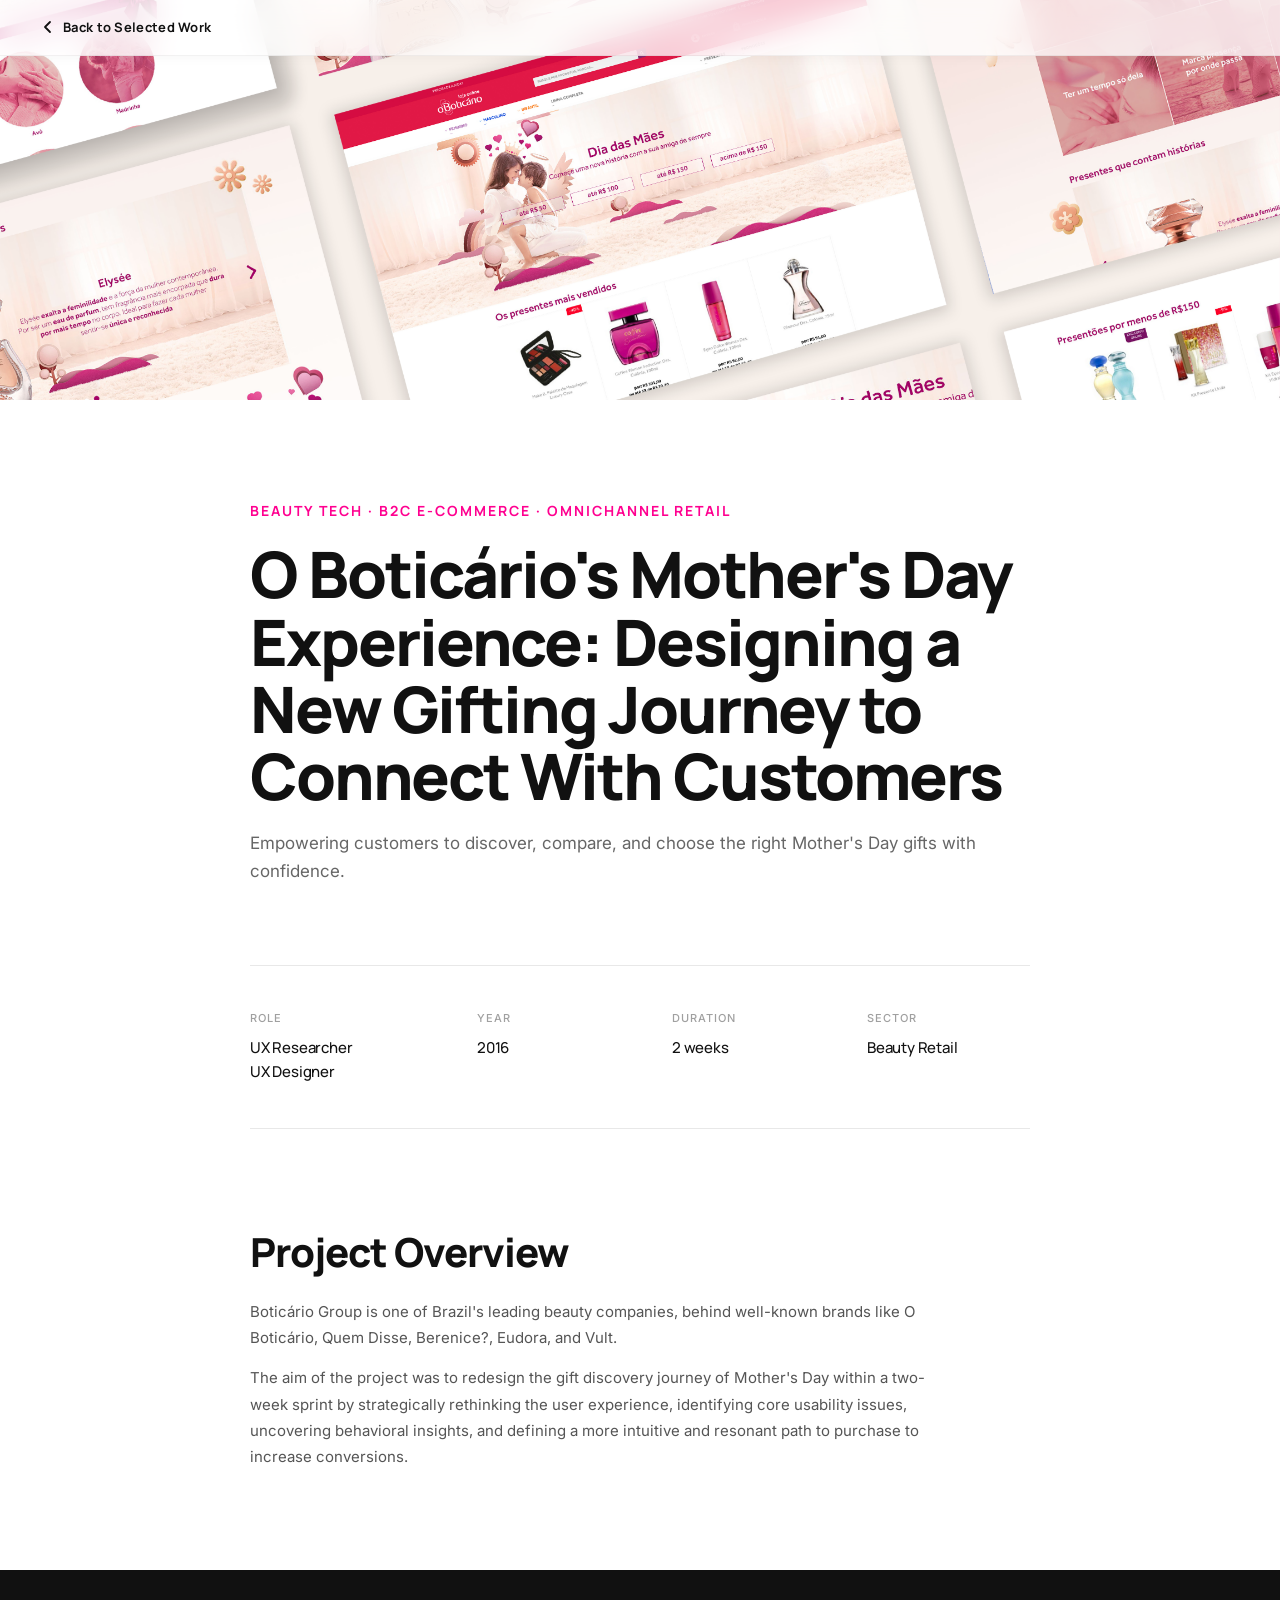
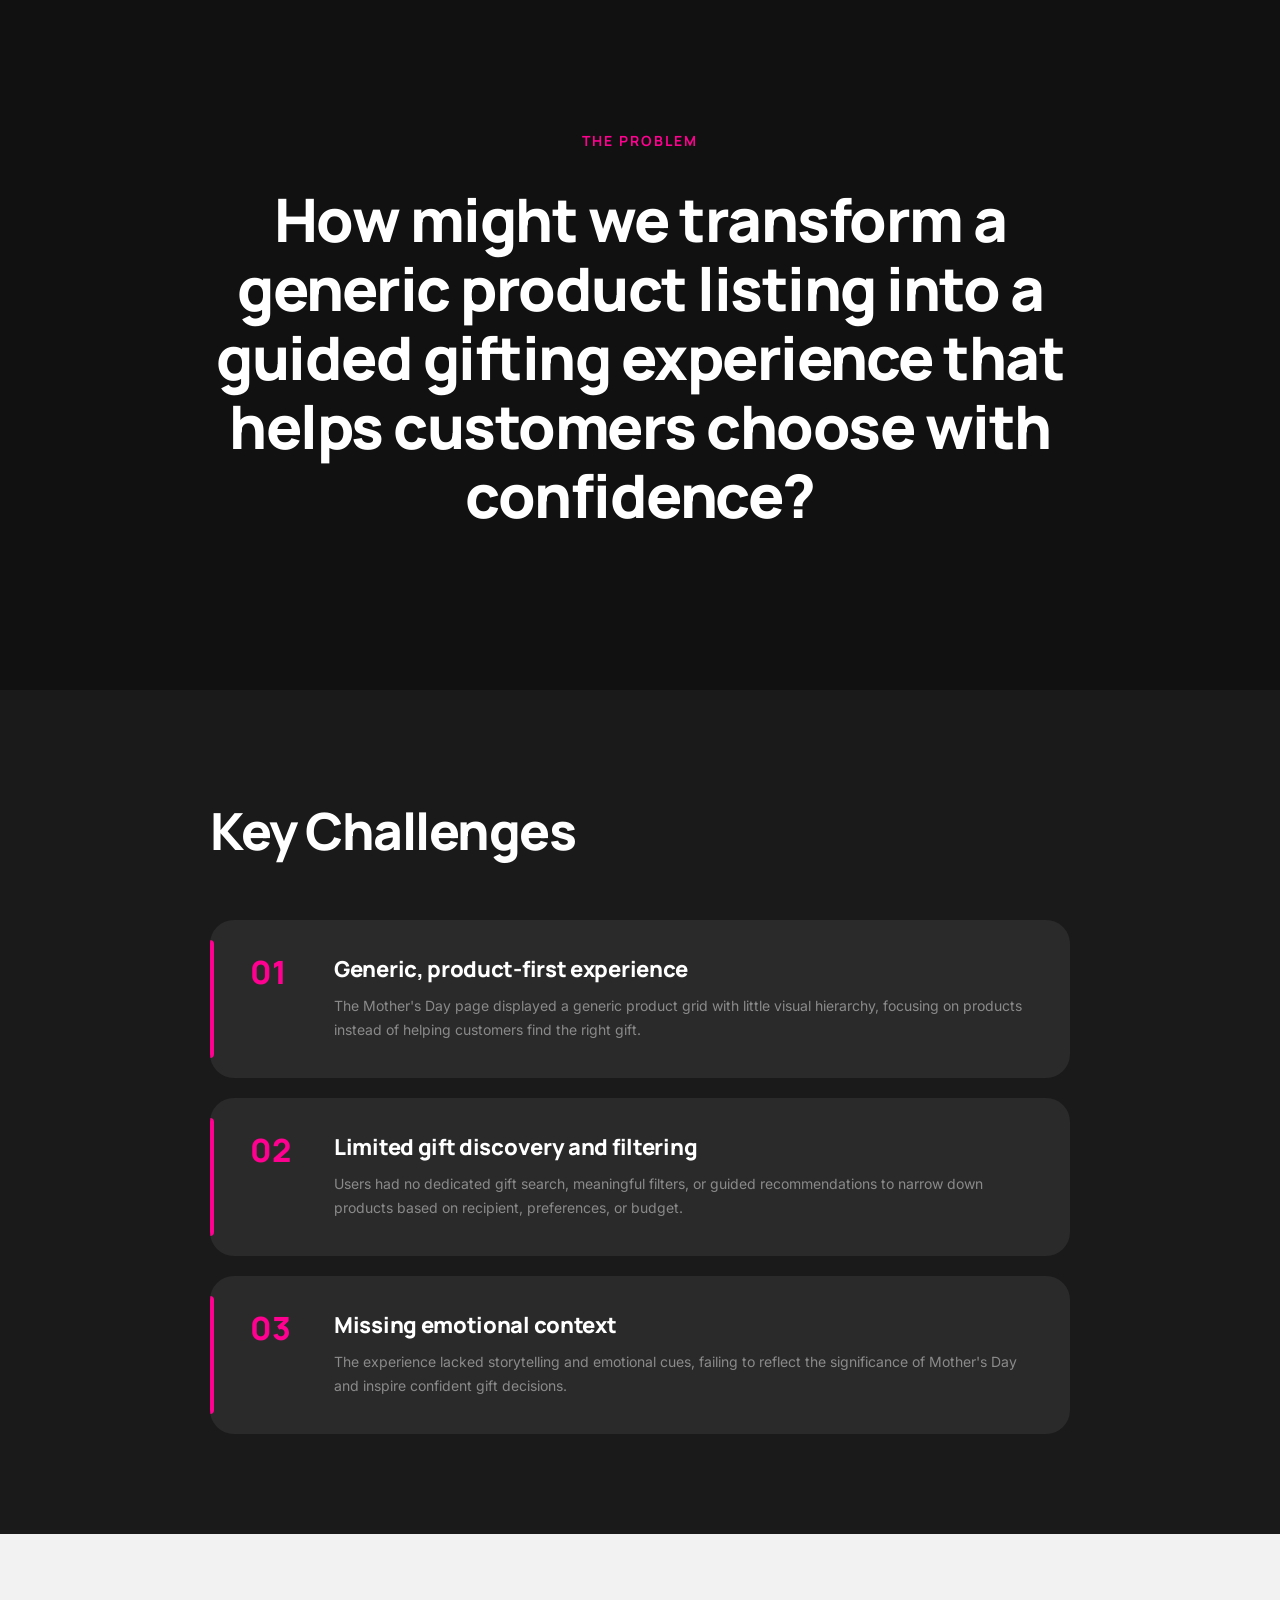
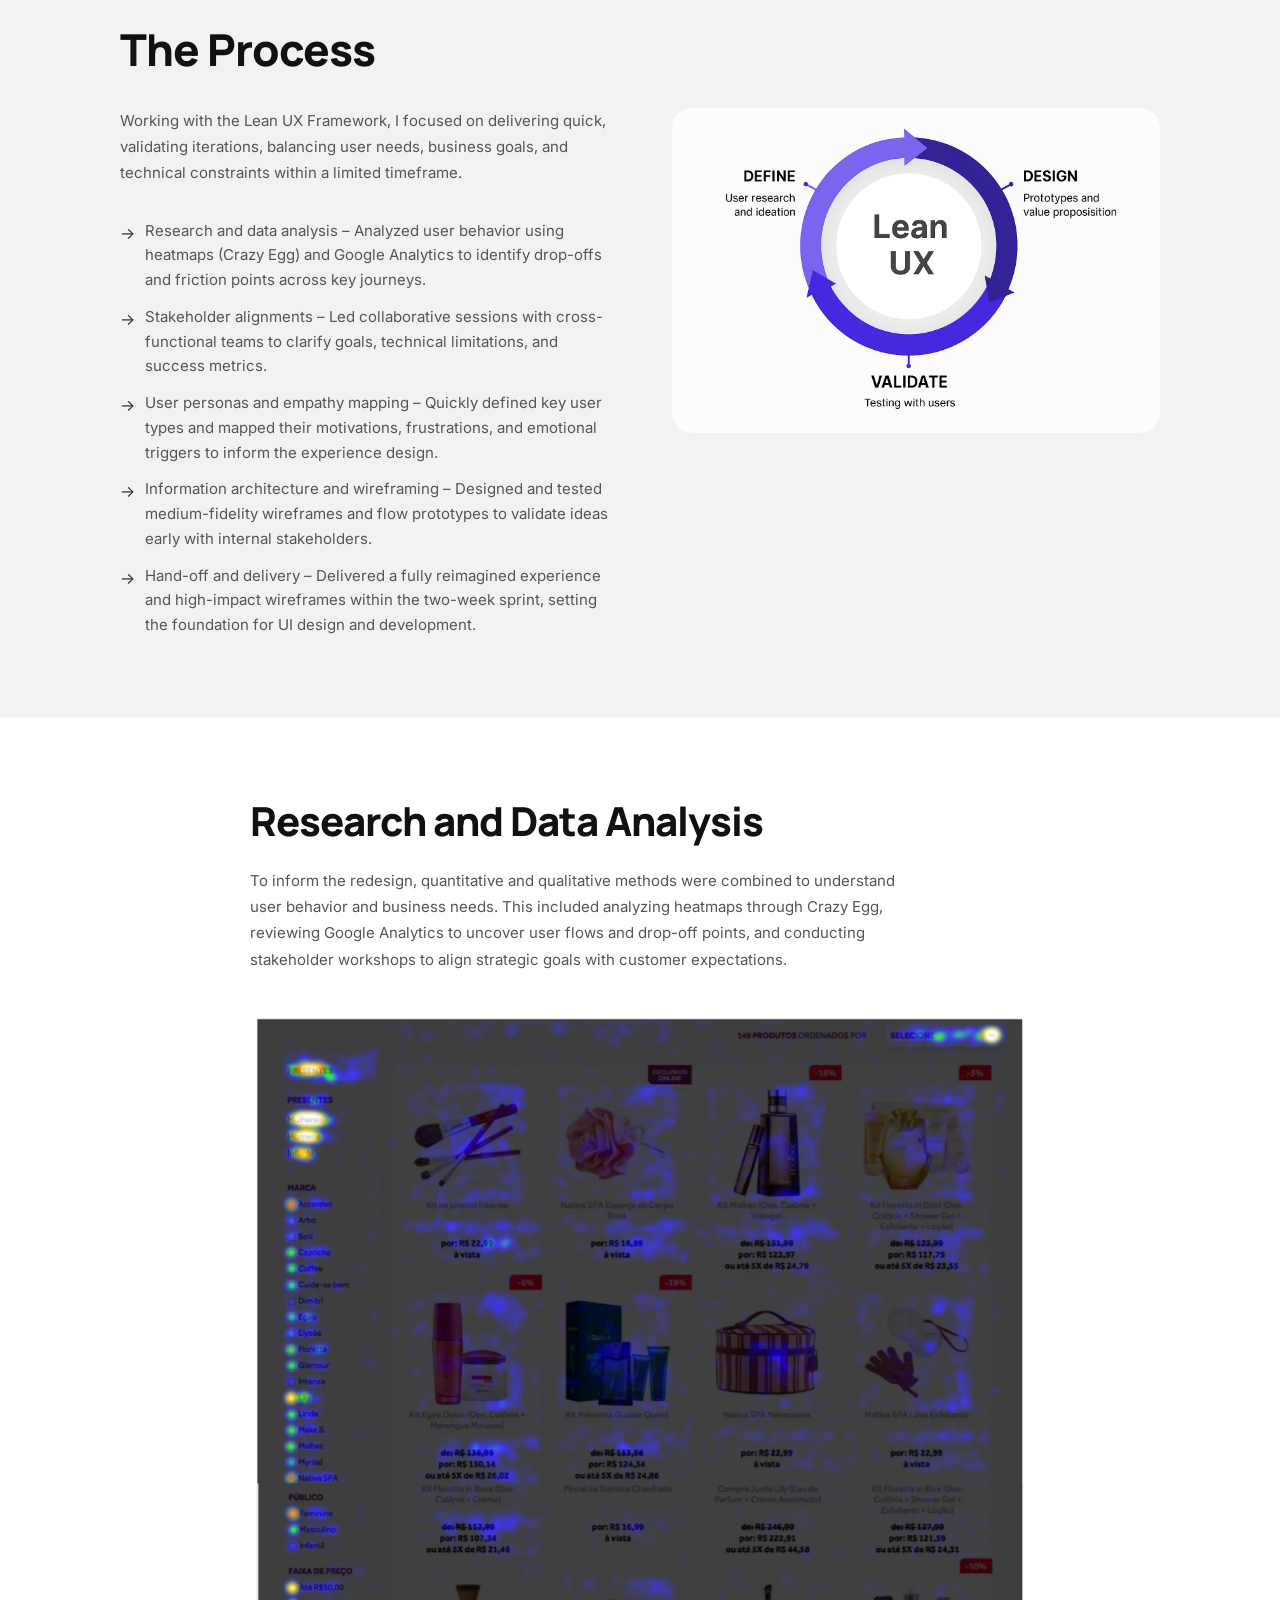
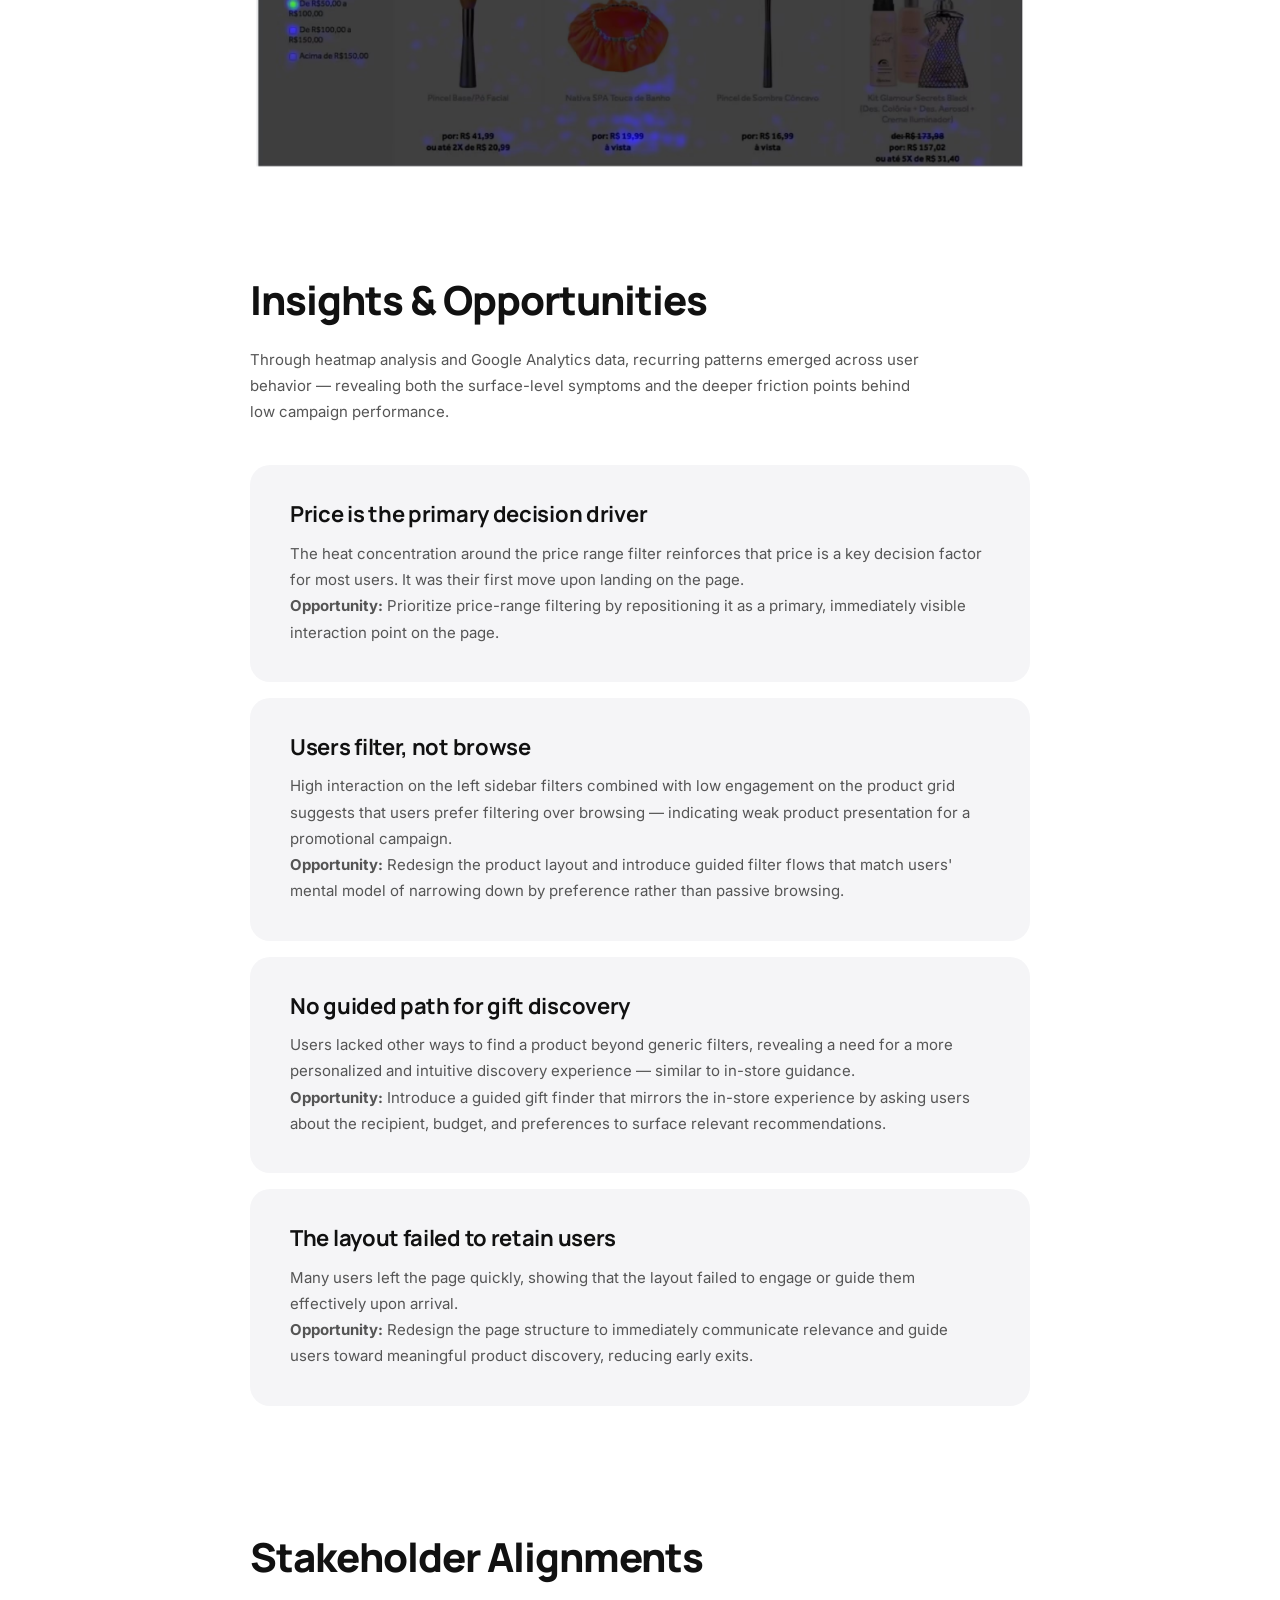
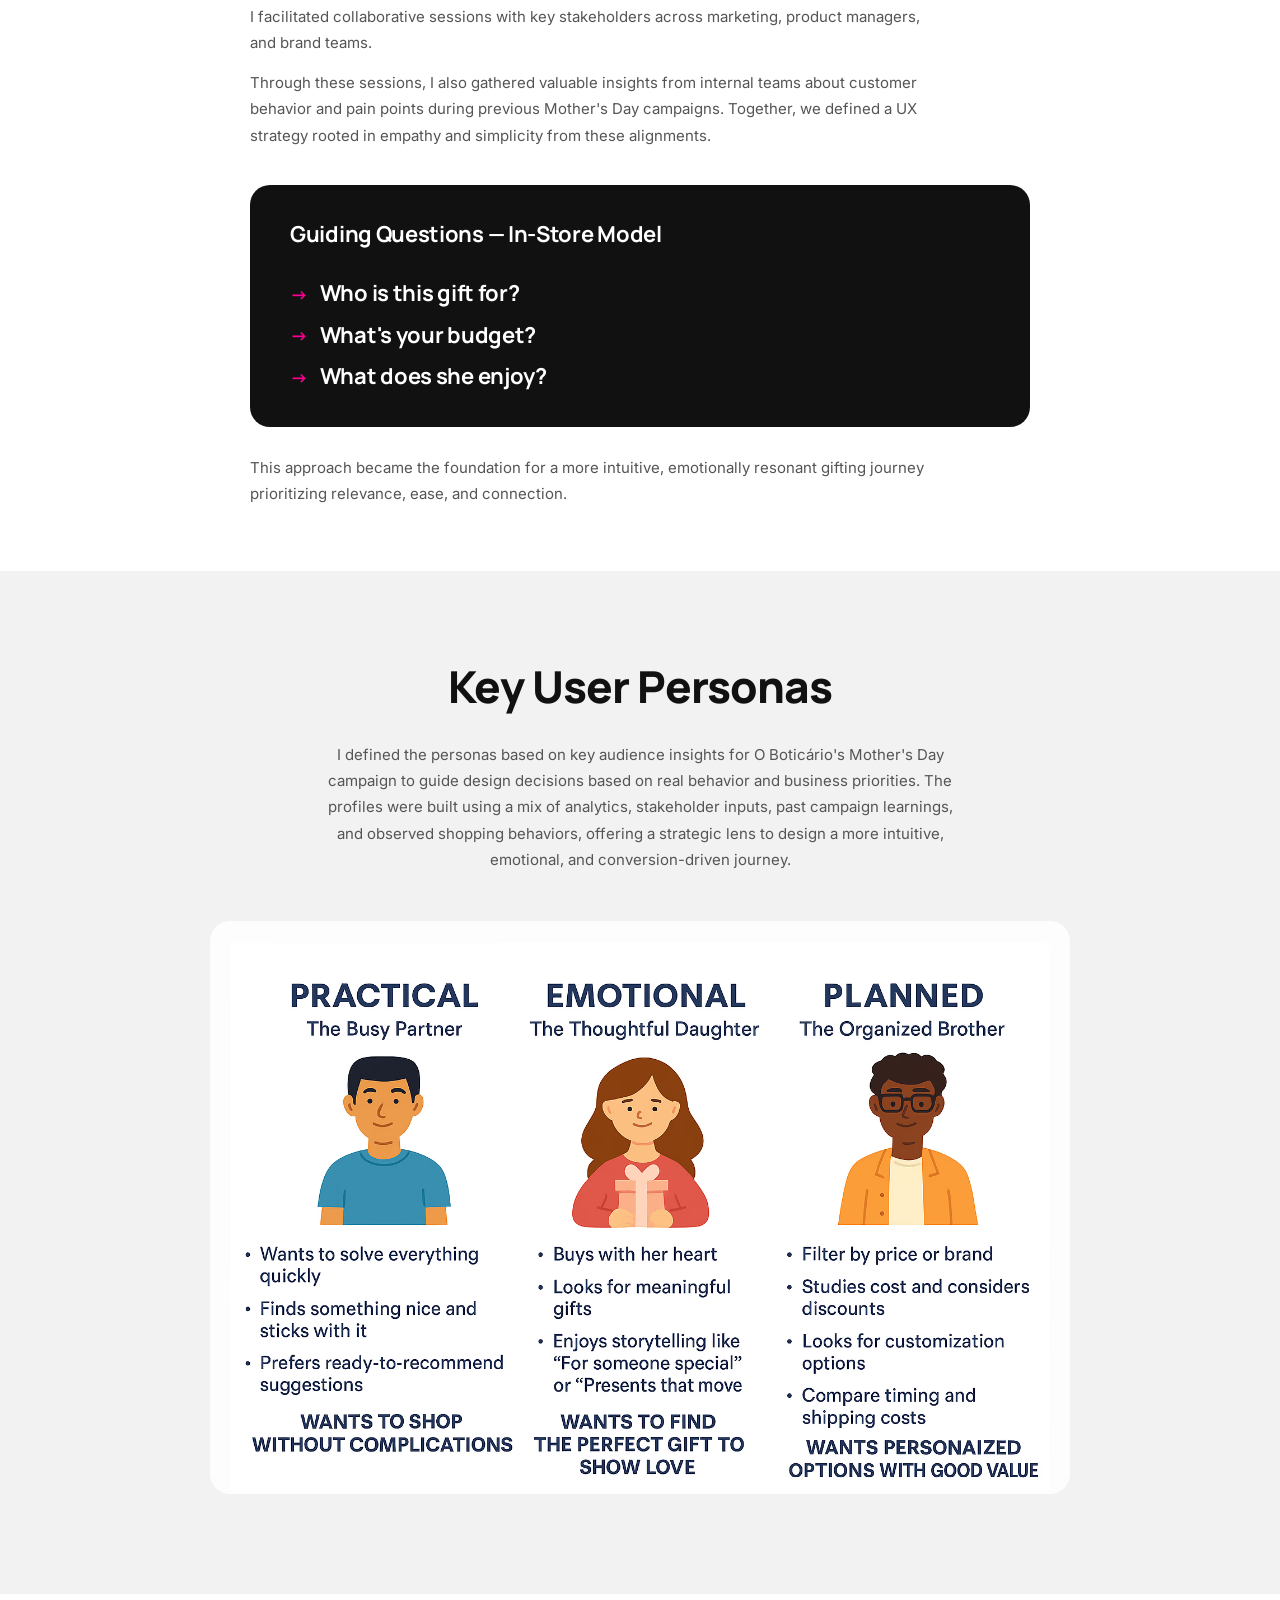
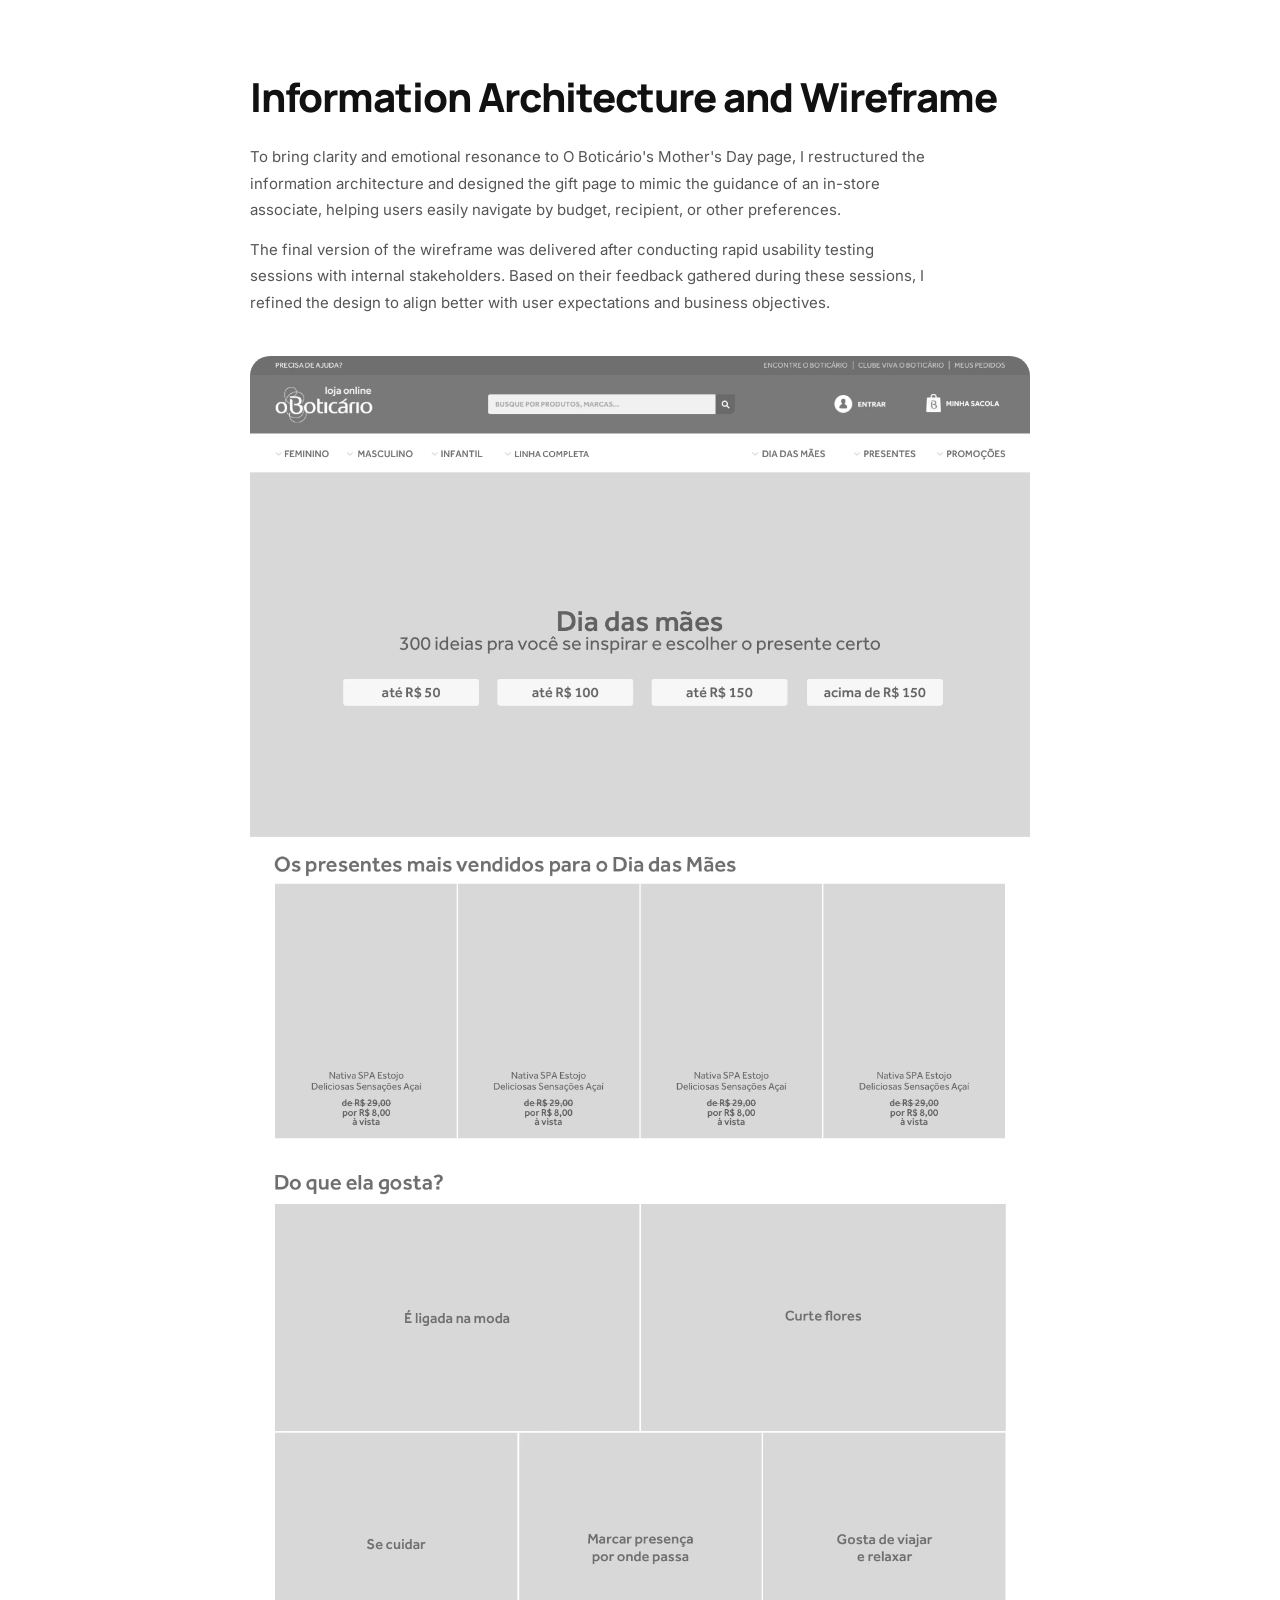
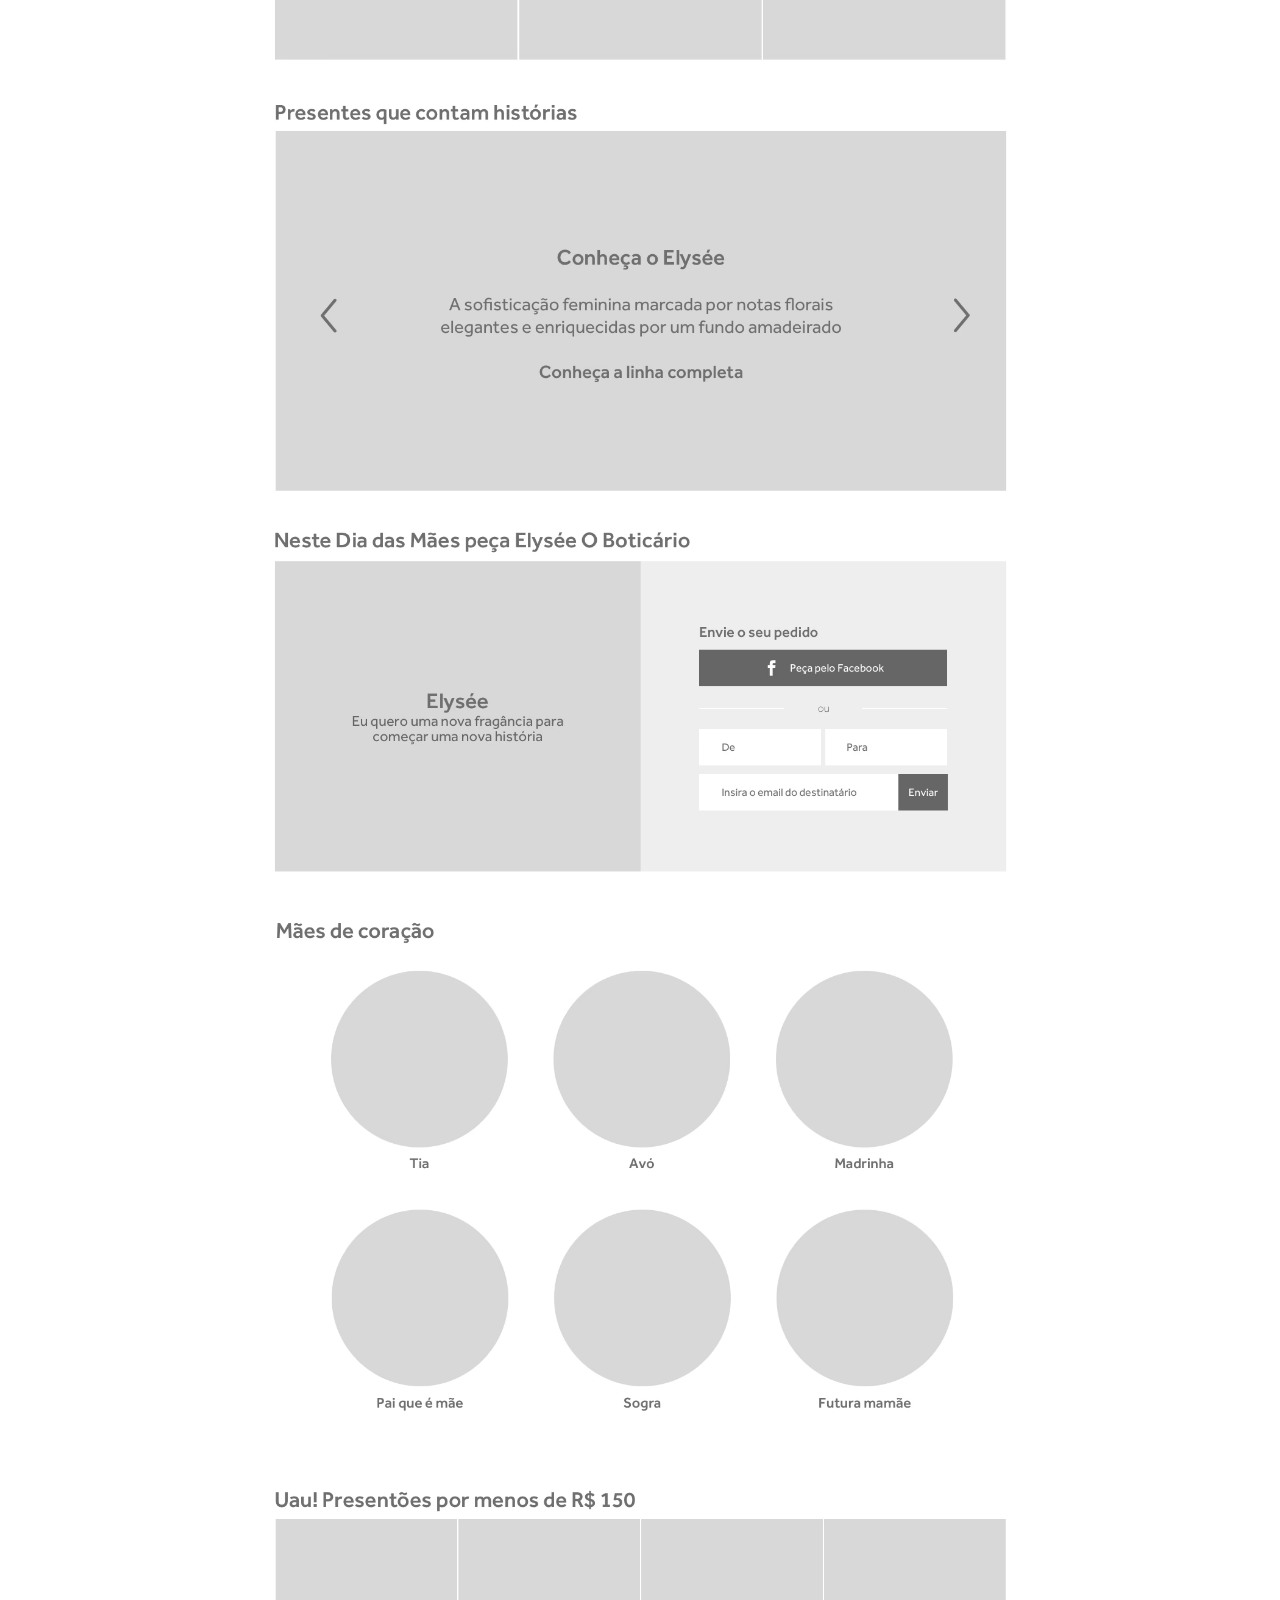
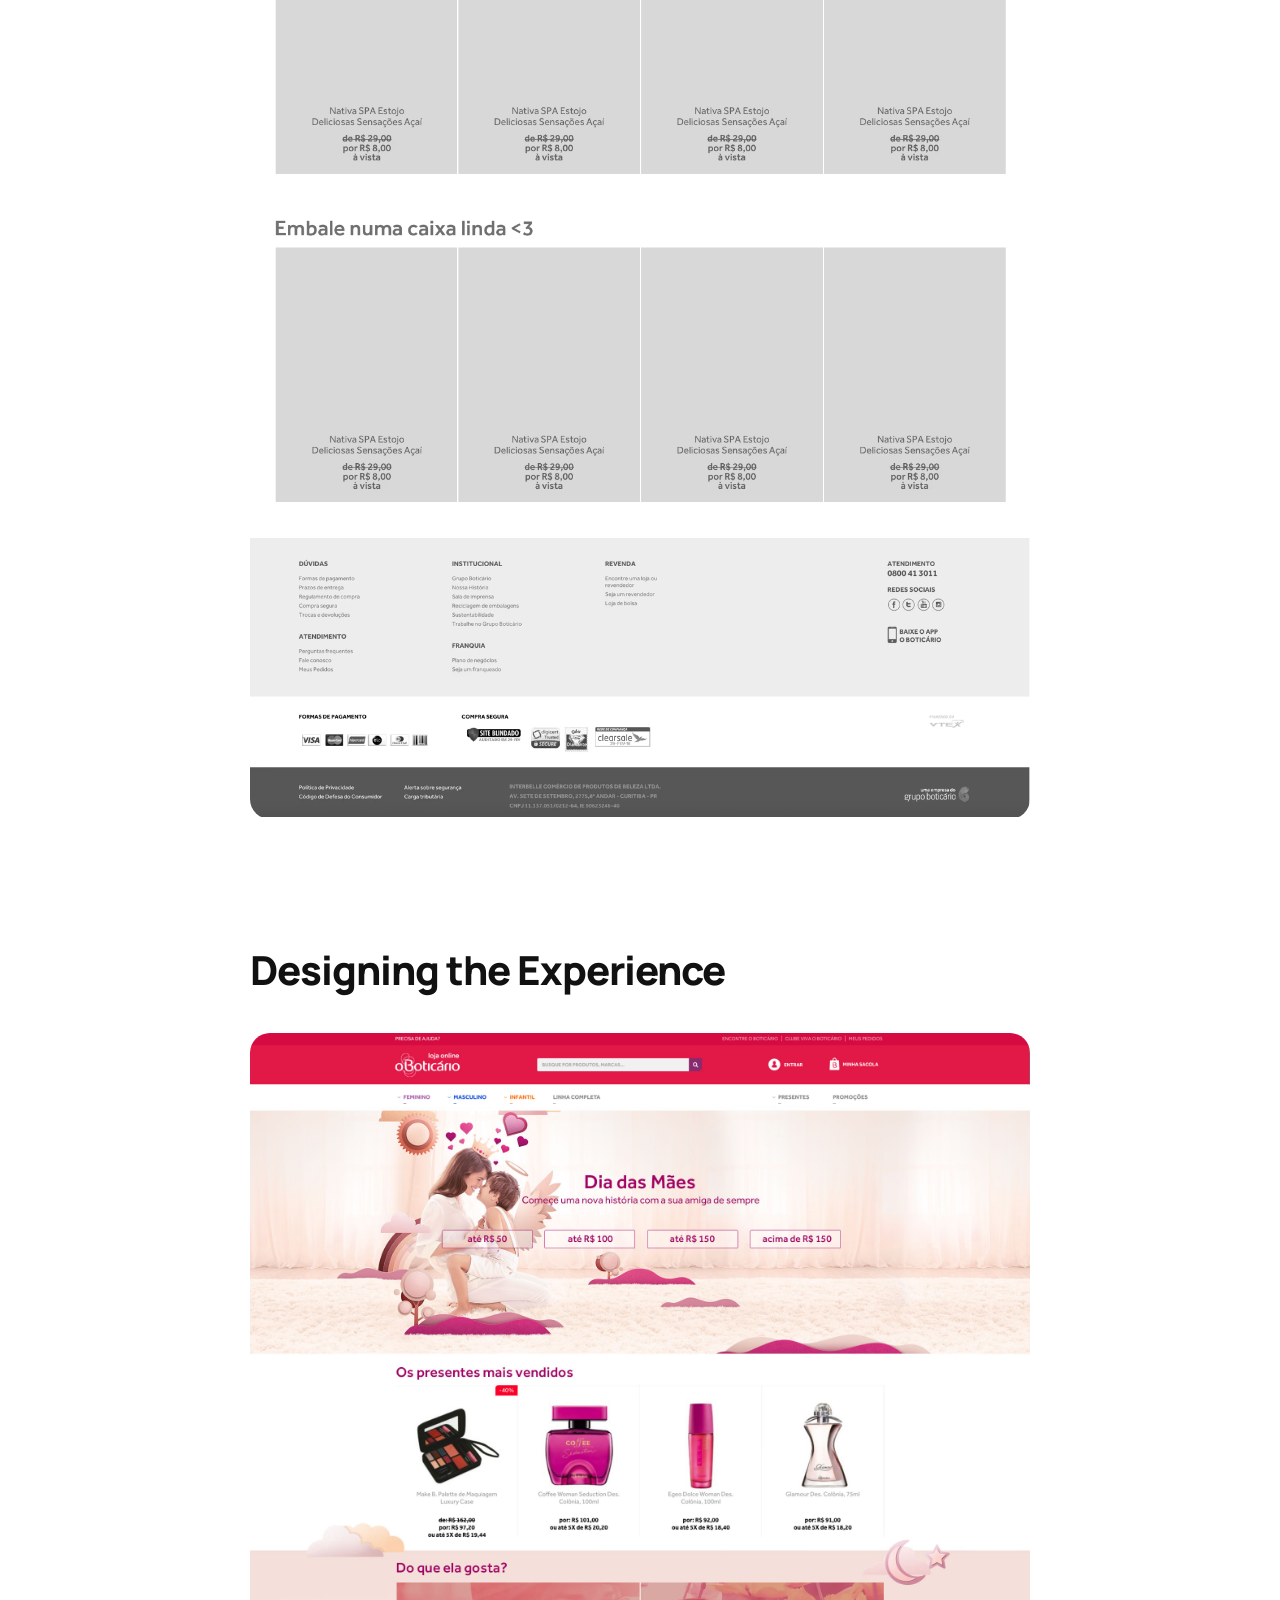
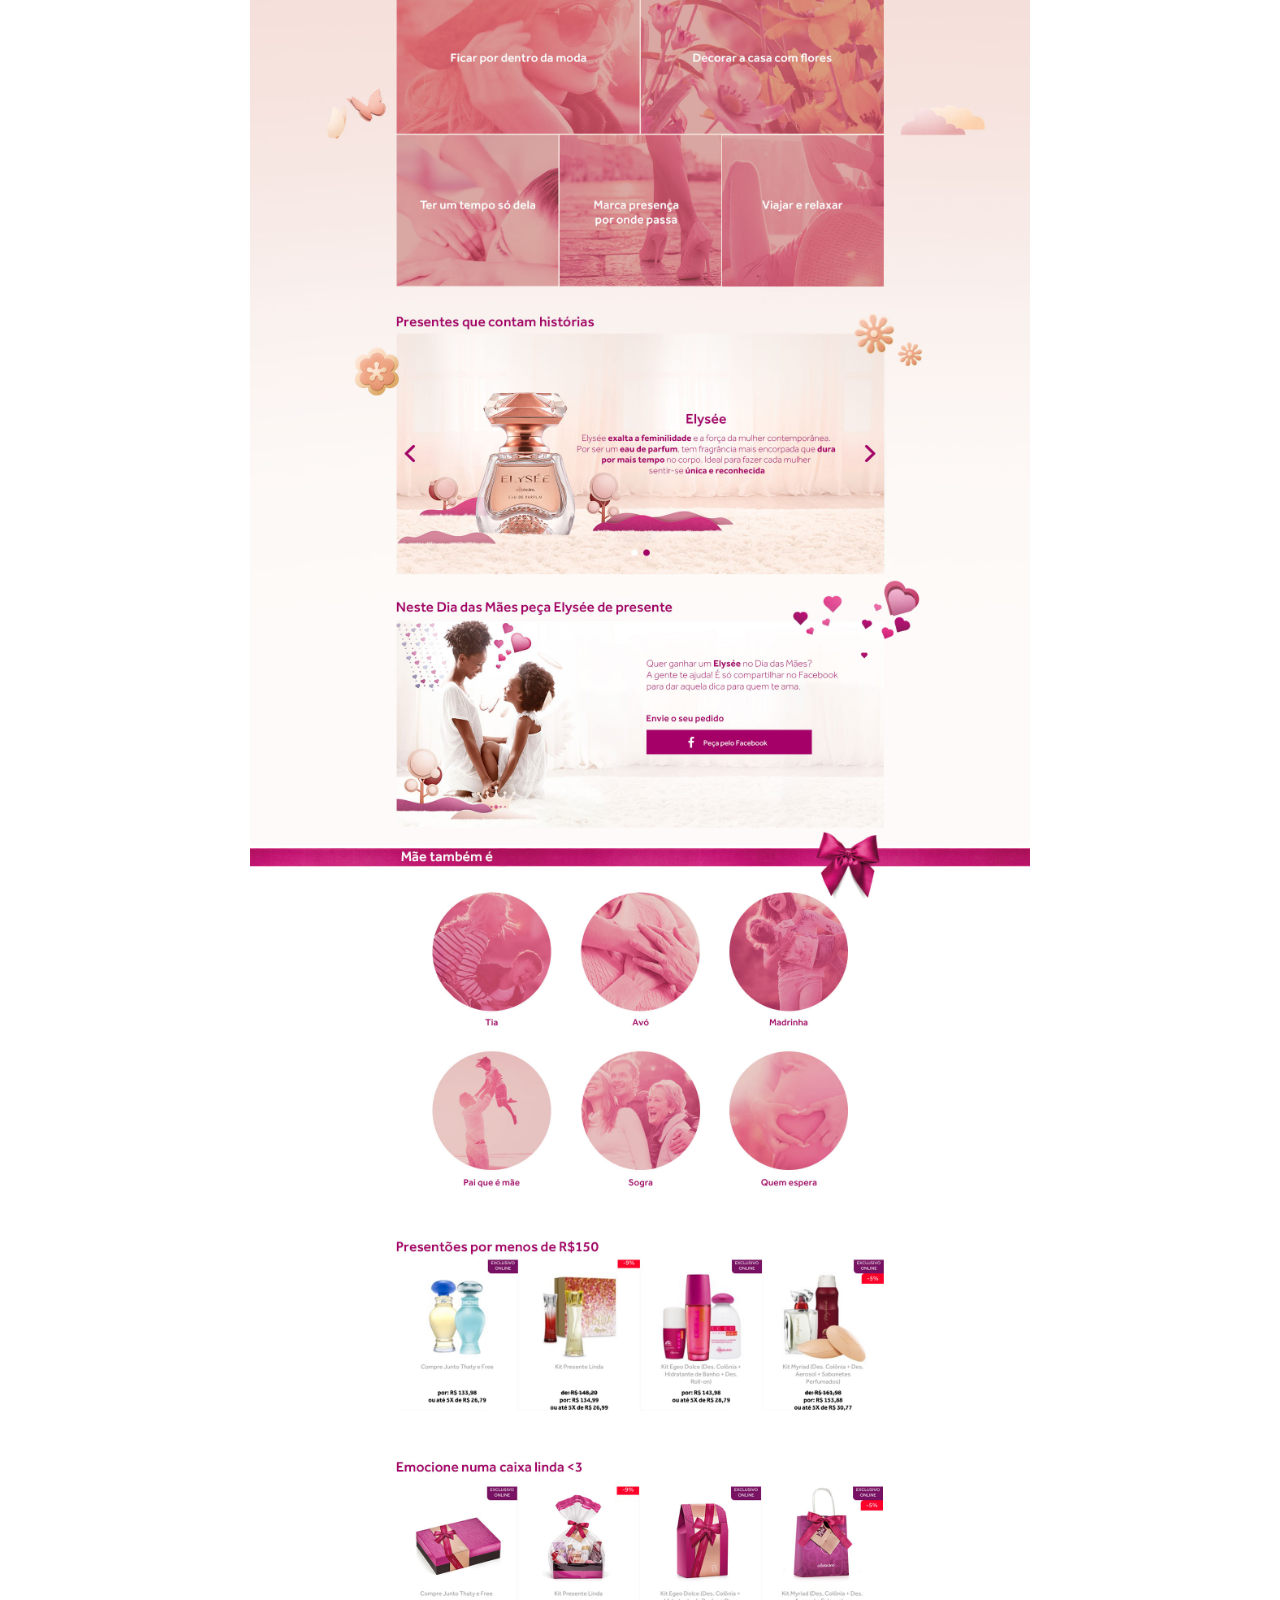
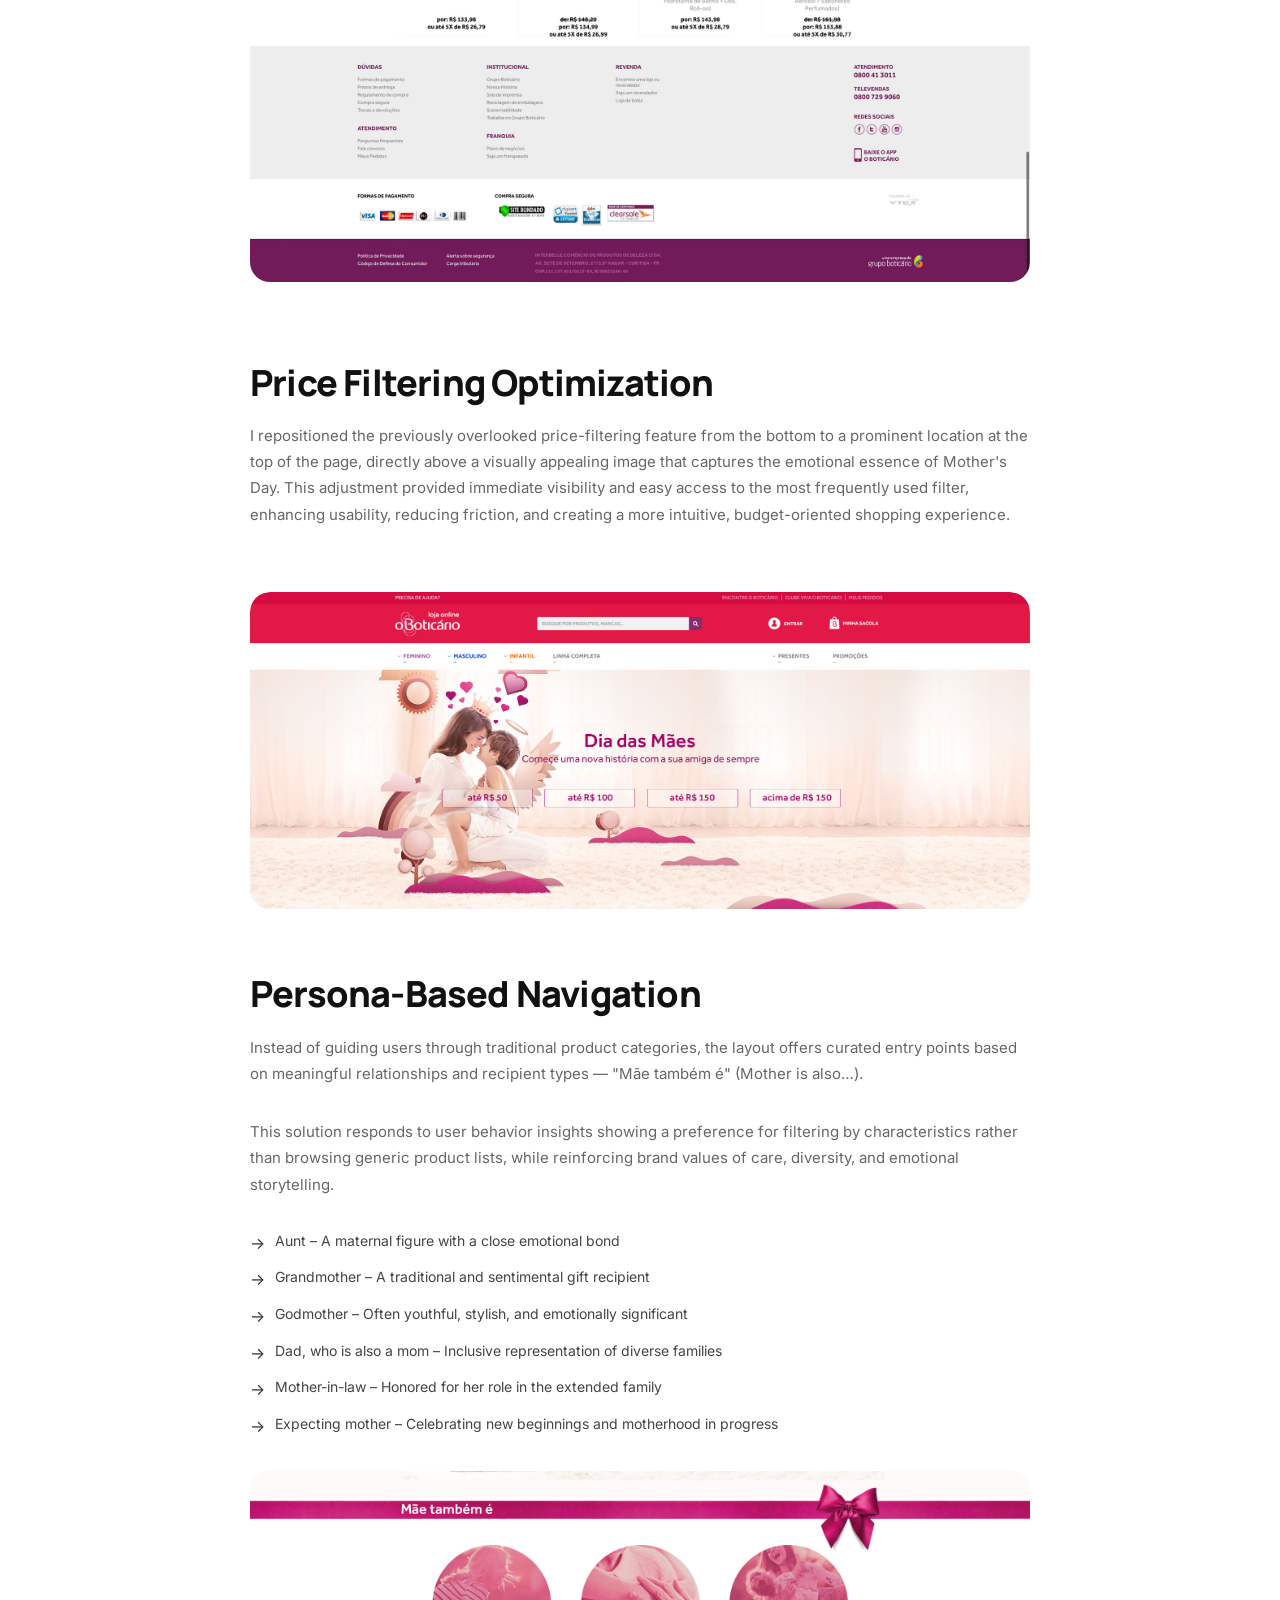
==== commit a74d0234: "Update hero eyebrow tags across all three case study pages Co-Authored-By: Claude Sonnet 4.6 <norepl" ====
--- a/o-boticario-case-study.html
+++ b/o-boticario-case-study.html
@@ -575,7 +575,7 @@
   <!-- HERO + META -->
   <div class="page">
     <div class="cs-hero">
-      <p class="cs-tag">E-commerce · B2C · Beauty Tech</p>
+      <p class="cs-tag">BEAUTY TECH · B2C E-COMMERCE · OMNICHANNEL RETAIL</p>
       <h1 class="cs-title">O Boticário's Mother's Day Experience: Designing a New Gifting Journey to Connect With Customers</h1>
       <p class="cs-subtitle">Empowering customers to discover, compare, and choose the right Mother's Day gifts with confidence.</p>
     </div>
@@ -695,22 +695,22 @@
 
         <li class="learning-card">
           <h3 class="learning-title">Price is the primary decision driver</h3>
-          <p class="learning-desc">The heat concentration around the price range filter reinforces that price is a key decision factor for most users. It was their first move upon landing on the page. <strong>Opportunity:</strong> Prioritize price-range filtering by repositioning it as a primary, immediately visible interaction point on the page.</p>
+          <p class="learning-desc">The heat concentration around the price range filter reinforces that price is a key decision factor for most users. It was their first move upon landing on the page.<br><strong>Opportunity:</strong> Prioritize price-range filtering by repositioning it as a primary, immediately visible interaction point on the page.</p>
         </li>
 
         <li class="learning-card">
           <h3 class="learning-title">Users filter, not browse</h3>
-          <p class="learning-desc">High interaction on the left sidebar filters combined with low engagement on the product grid suggests that users prefer filtering over browsing — indicating weak product presentation for a promotional campaign. <strong>Opportunity:</strong> Redesign the product layout and introduce guided filter flows that match users' mental model of narrowing down by preference rather than passive browsing.</p>
+          <p class="learning-desc">High interaction on the left sidebar filters combined with low engagement on the product grid suggests that users prefer filtering over browsing — indicating weak product presentation for a promotional campaign.<br><strong>Opportunity:</strong> Redesign the product layout and introduce guided filter flows that match users' mental model of narrowing down by preference rather than passive browsing.</p>
         </li>
 
         <li class="learning-card">
           <h3 class="learning-title">No guided path for gift discovery</h3>
-          <p class="learning-desc">Users lacked other ways to find a product beyond generic filters, revealing a need for a more personalized and intuitive discovery experience — similar to in-store guidance. <strong>Opportunity:</strong> Introduce a guided gift finder that mirrors the in-store experience by asking users about the recipient, budget, and preferences to surface relevant recommendations.</p>
+          <p class="learning-desc">Users lacked other ways to find a product beyond generic filters, revealing a need for a more personalized and intuitive discovery experience — similar to in-store guidance.<br><strong>Opportunity:</strong> Introduce a guided gift finder that mirrors the in-store experience by asking users about the recipient, budget, and preferences to surface relevant recommendations.</p>
         </li>
 
         <li class="learning-card">
           <h3 class="learning-title">The layout failed to retain users</h3>
-          <p class="learning-desc">Many users left the page quickly, showing that the layout failed to engage or guide them effectively upon arrival. <strong>Opportunity:</strong> Redesign the page structure to immediately communicate relevance and guide users toward meaningful product discovery, reducing early exits.</p>
+          <p class="learning-desc">Many users left the page quickly, showing that the layout failed to engage or guide them effectively upon arrival.<br><strong>Opportunity:</strong> Redesign the page structure to immediately communicate relevance and guide users toward meaningful product discovery, reducing early exits.</p>
         </li>
 
       </ul>
@@ -885,7 +885,7 @@
 
   <footer>
     <p class="footer-logo">Nathalia Ito</p>
-    <p class="footer-copy">© 2026 Nathalia Ito. All rights reserved.</p>
+    <p class="footer-copy">© 2026 Nathalia M Ito.</p>
   </footer>
 
   <script>
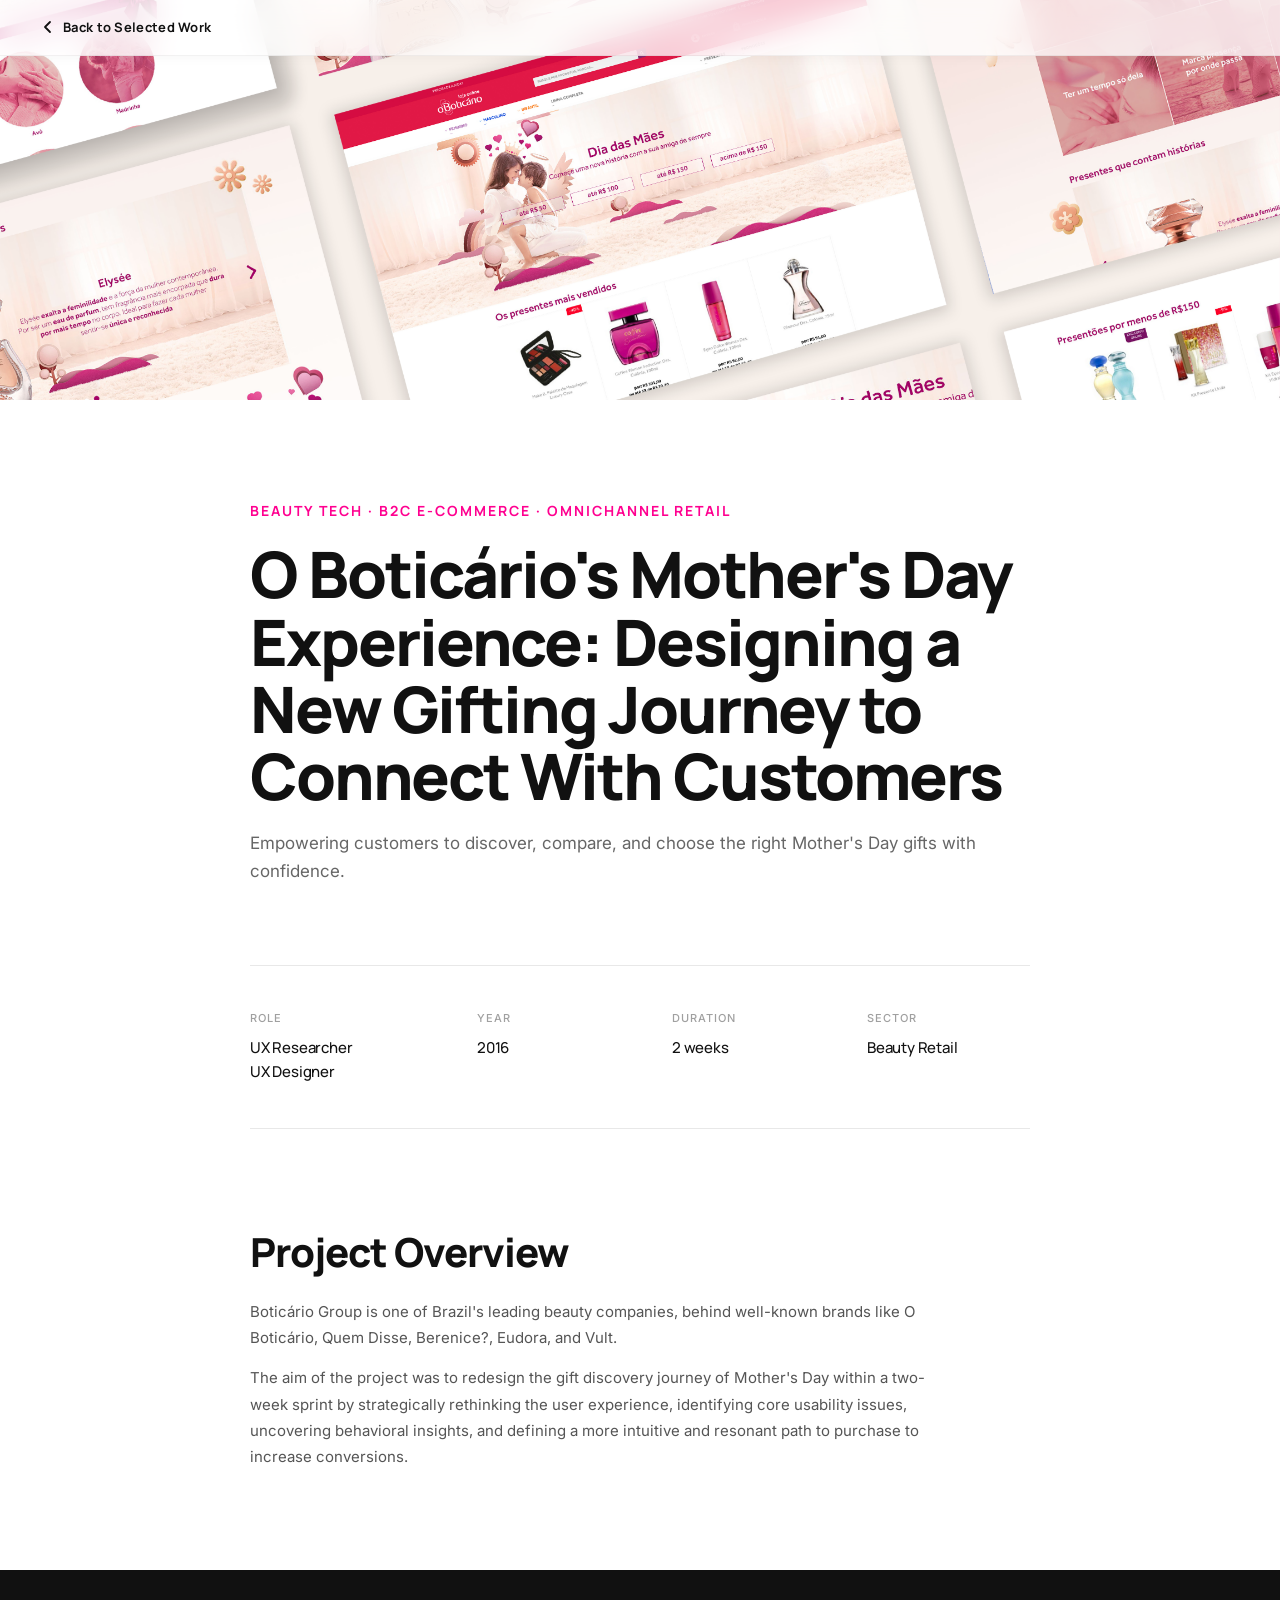
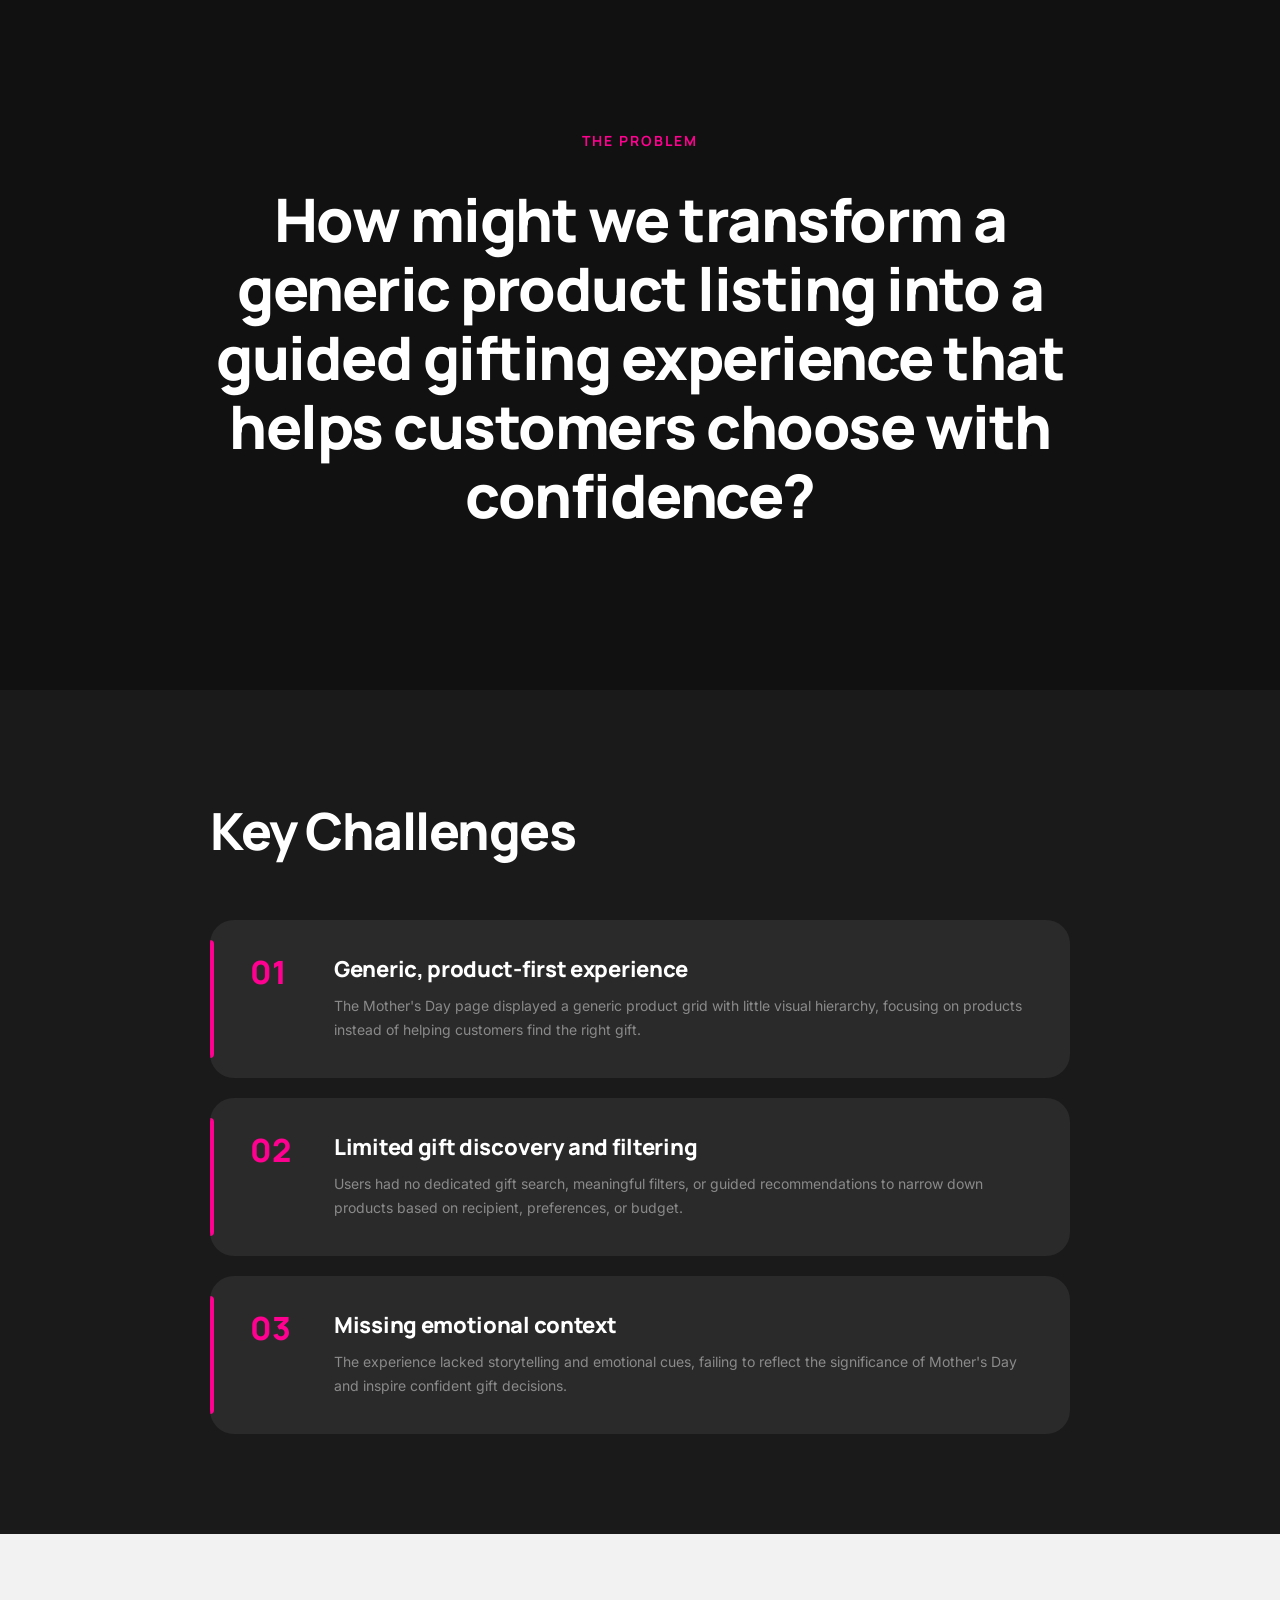
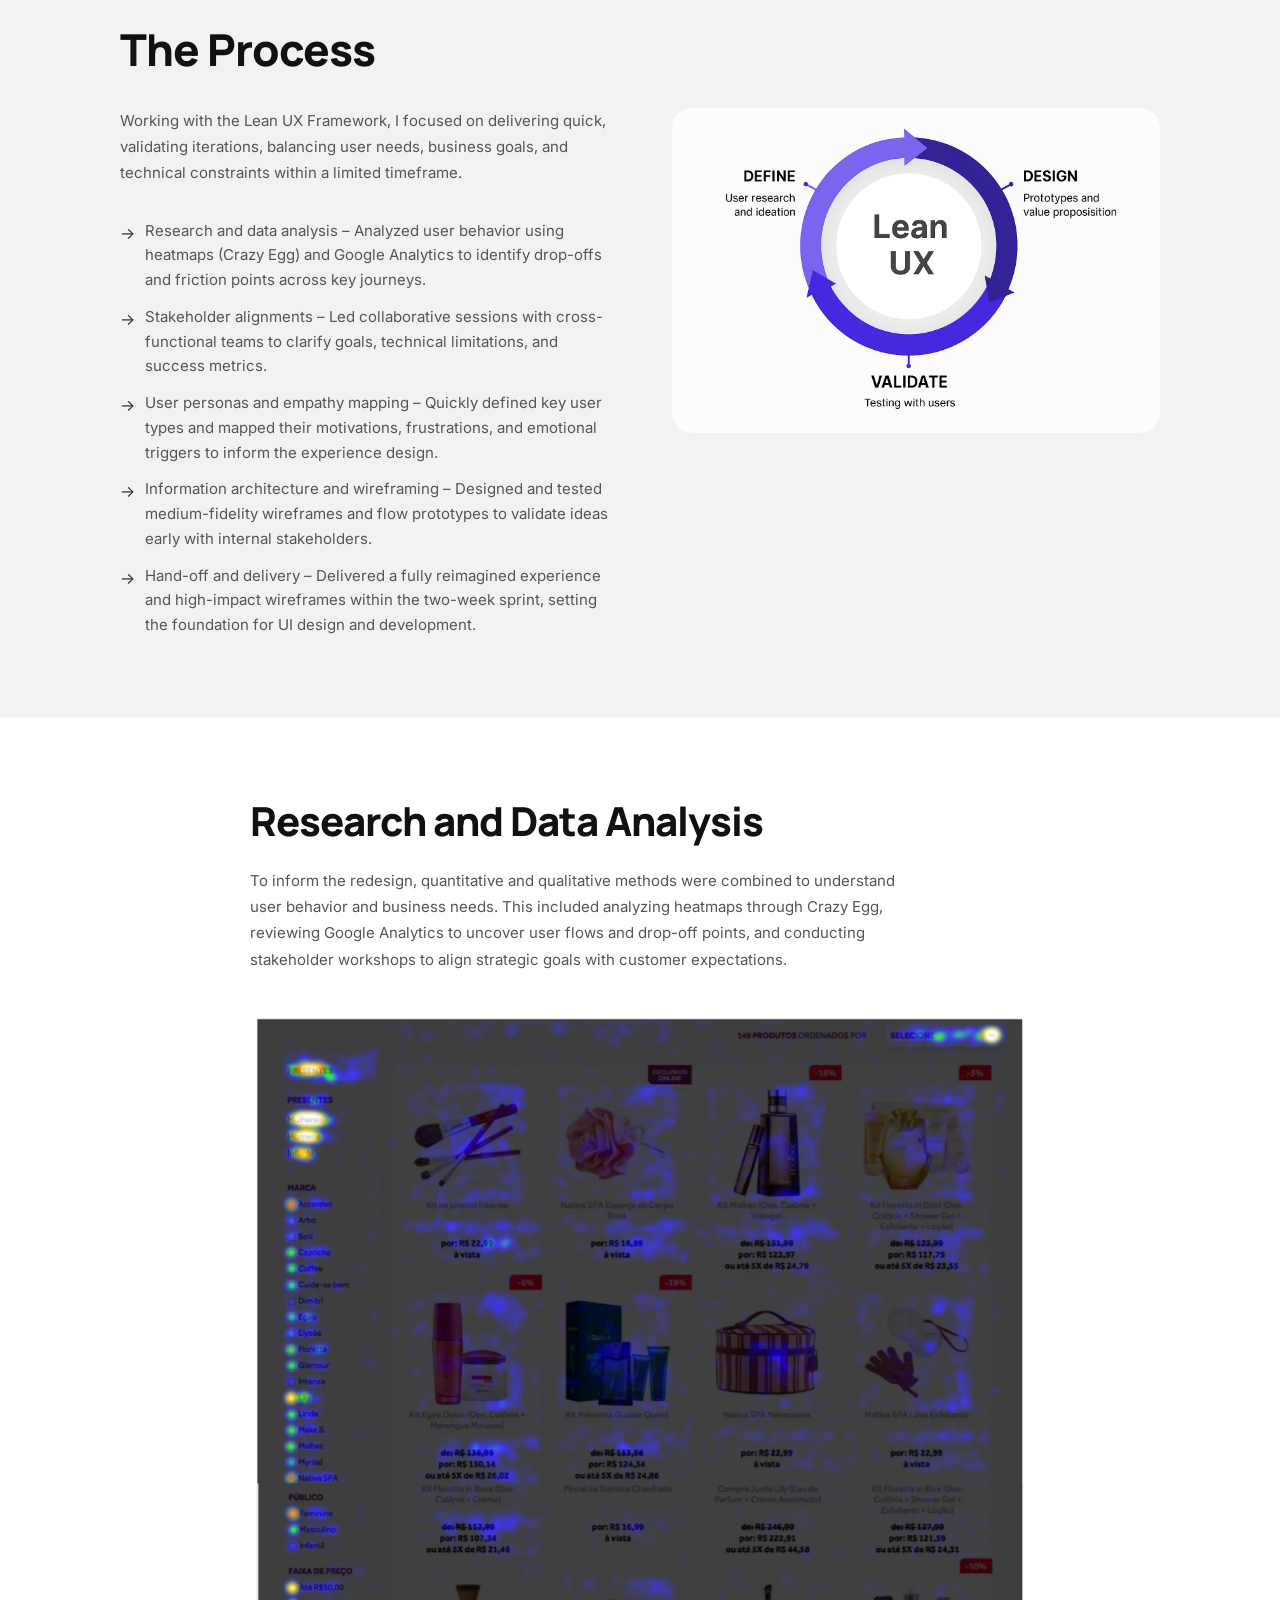
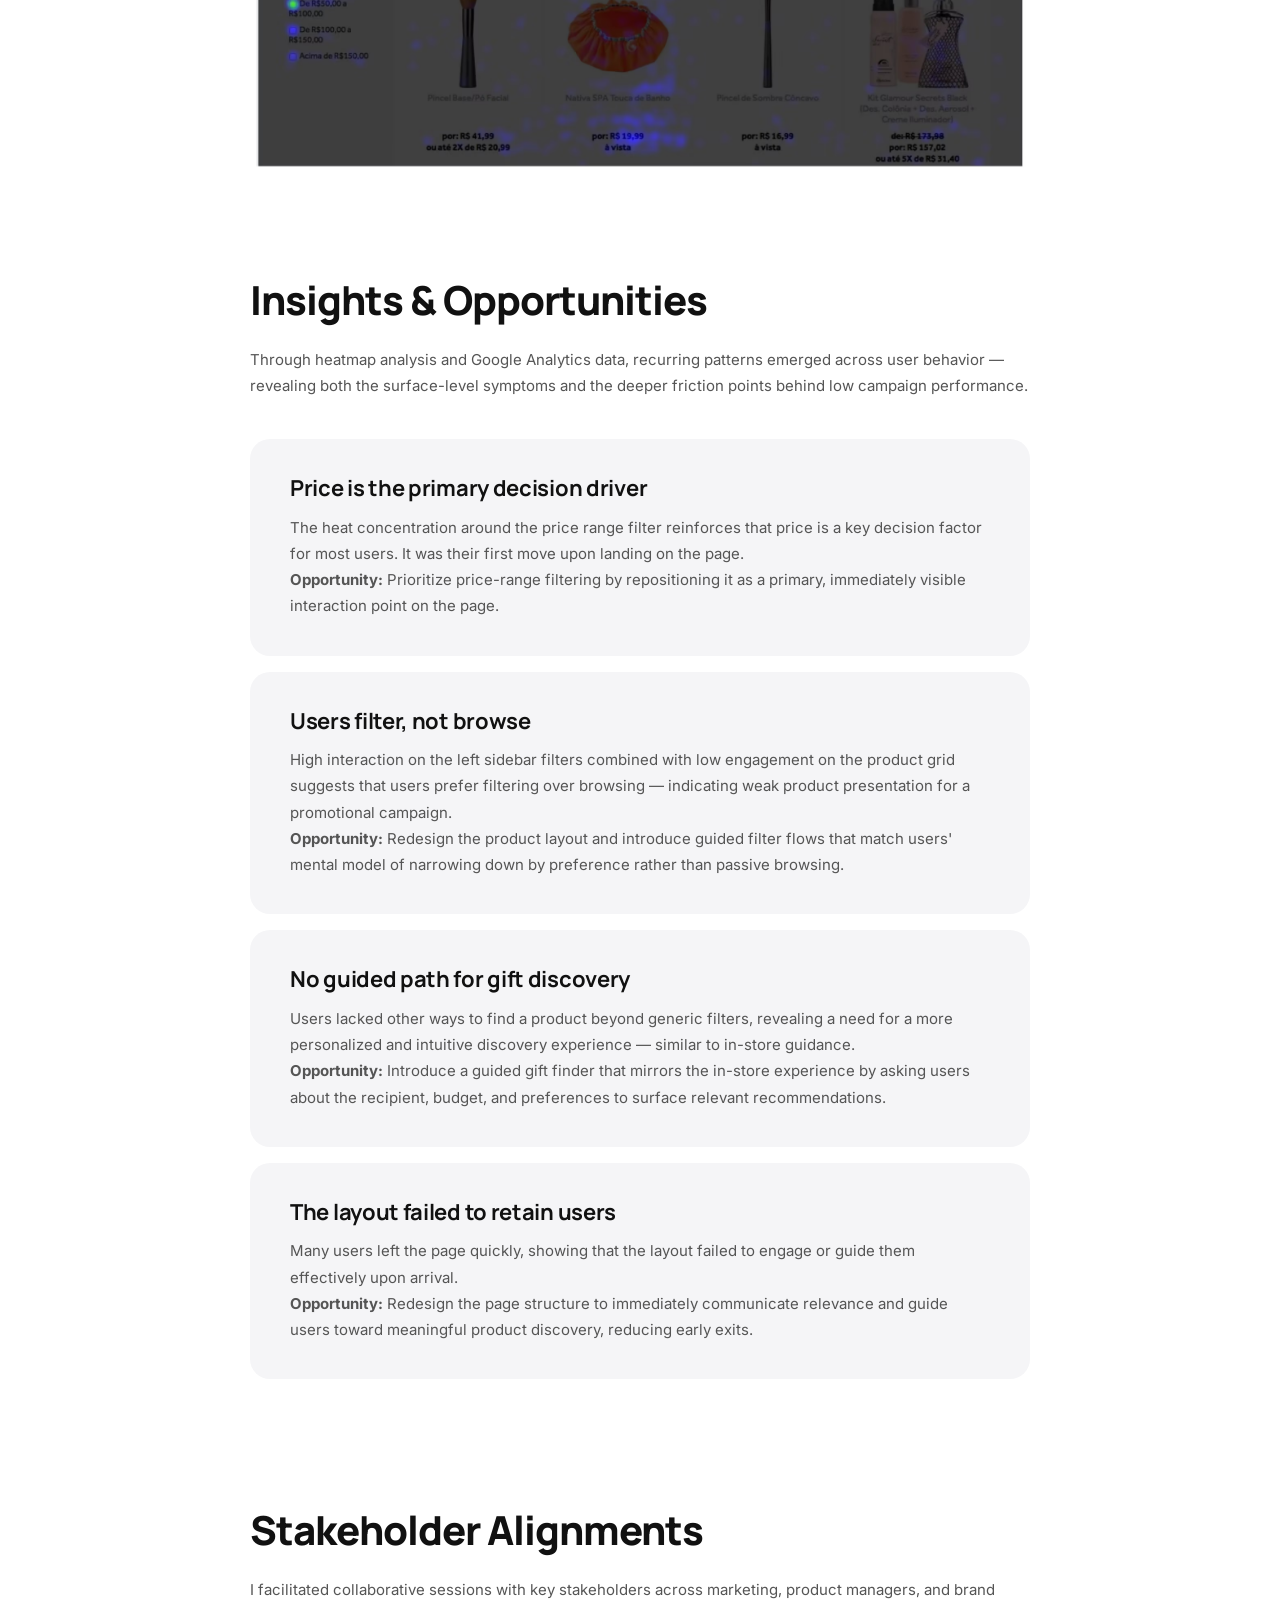
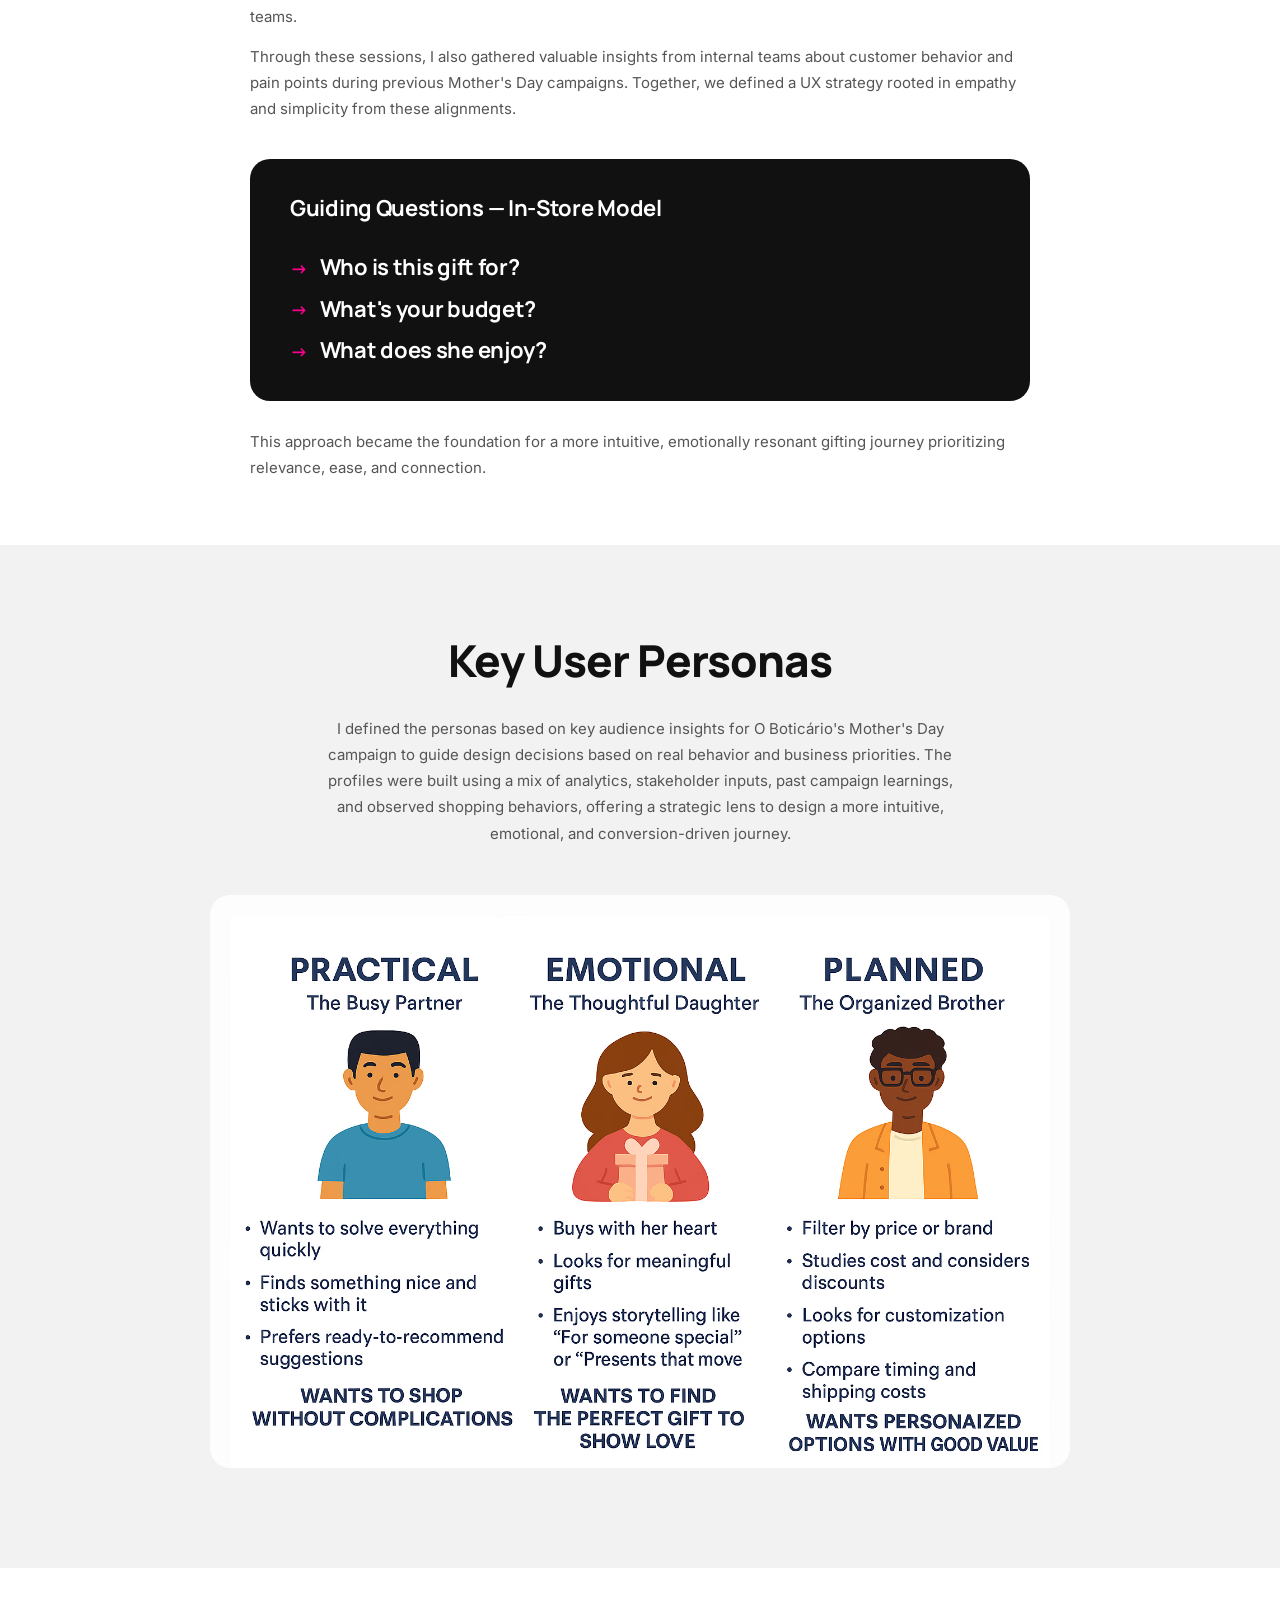
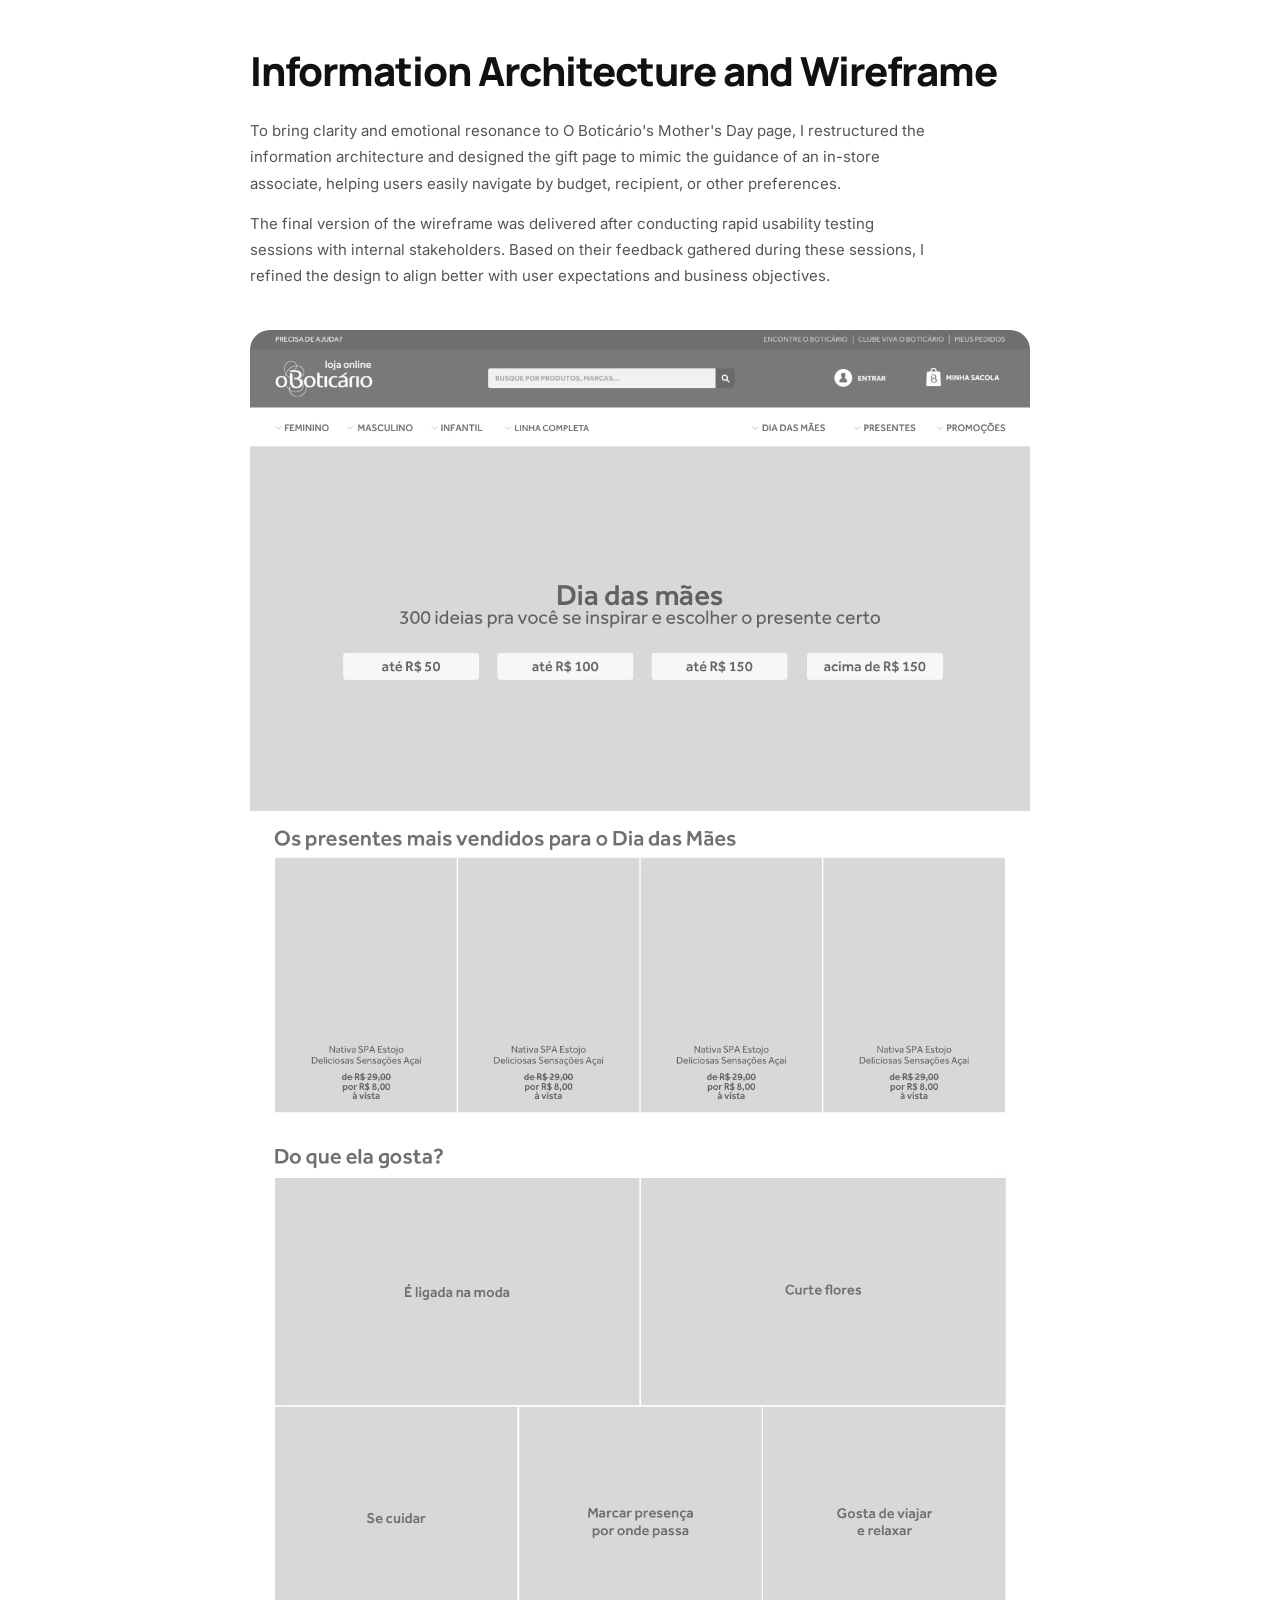
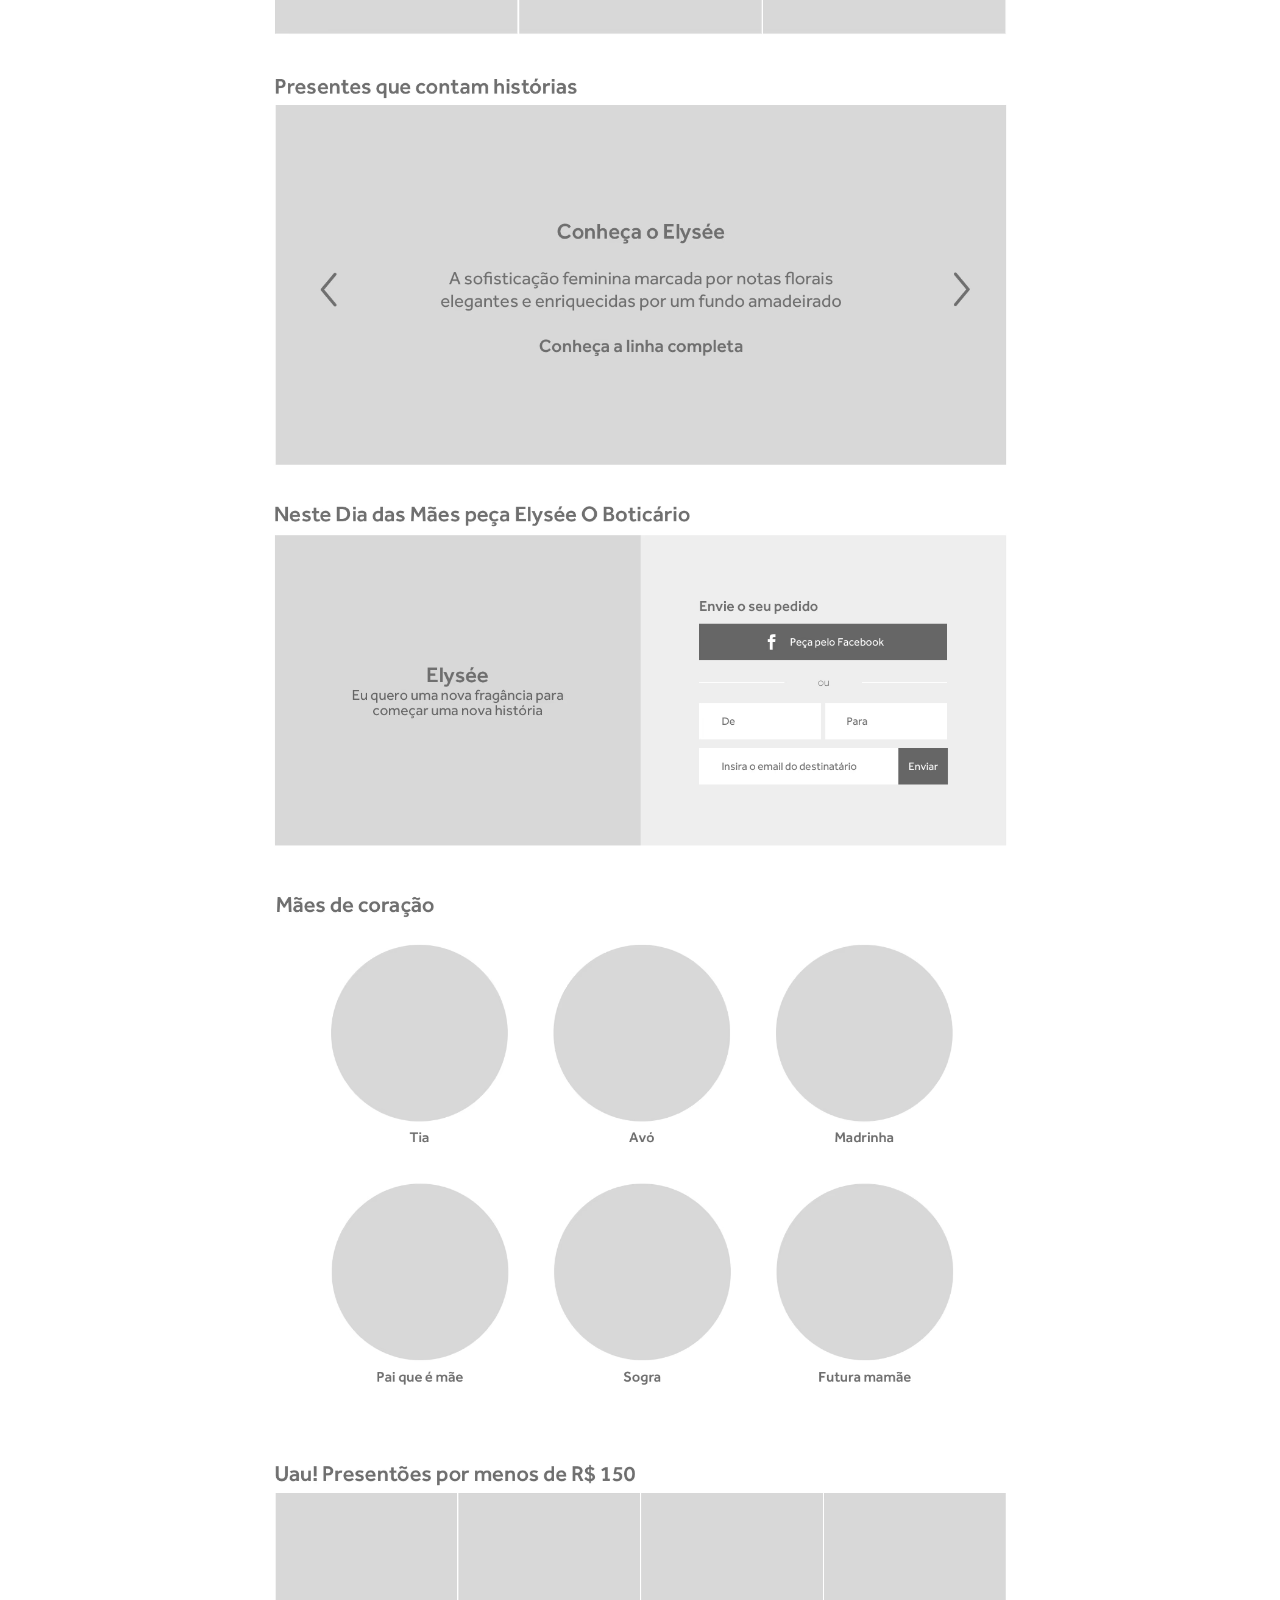
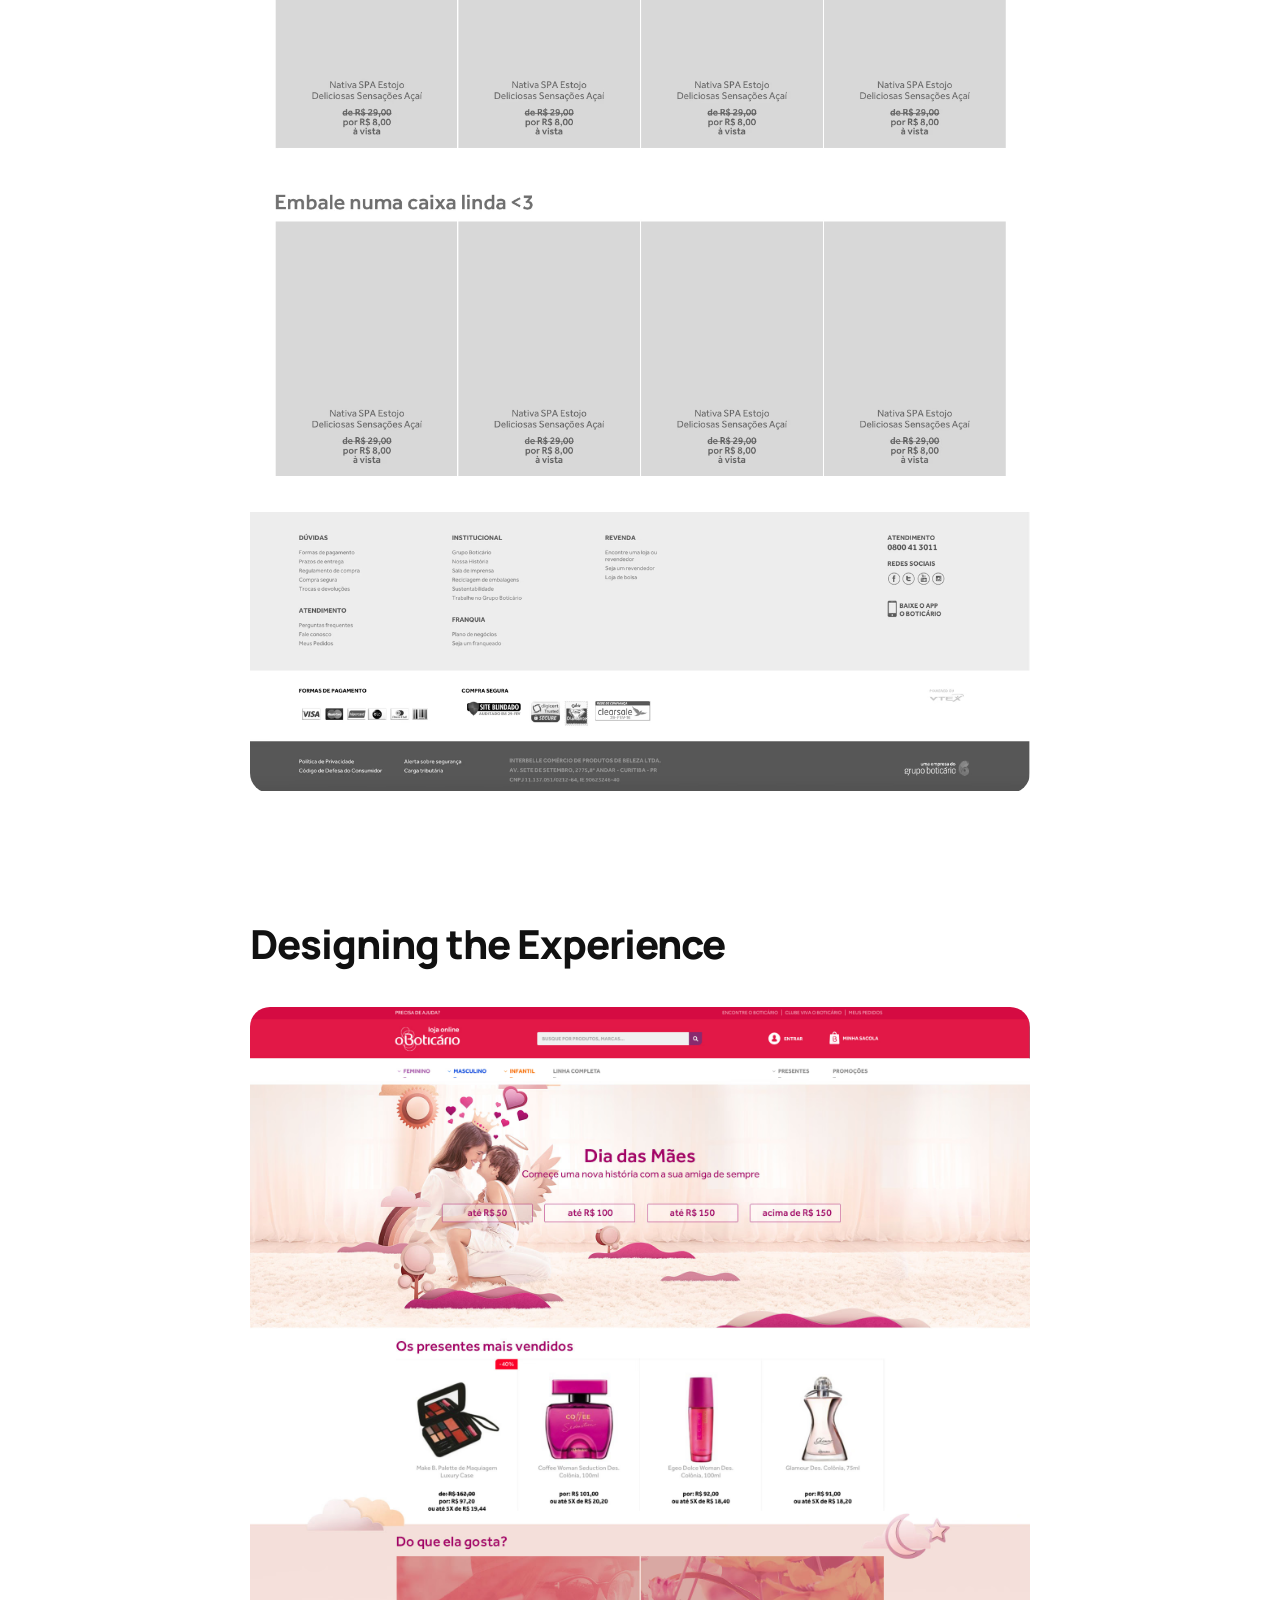
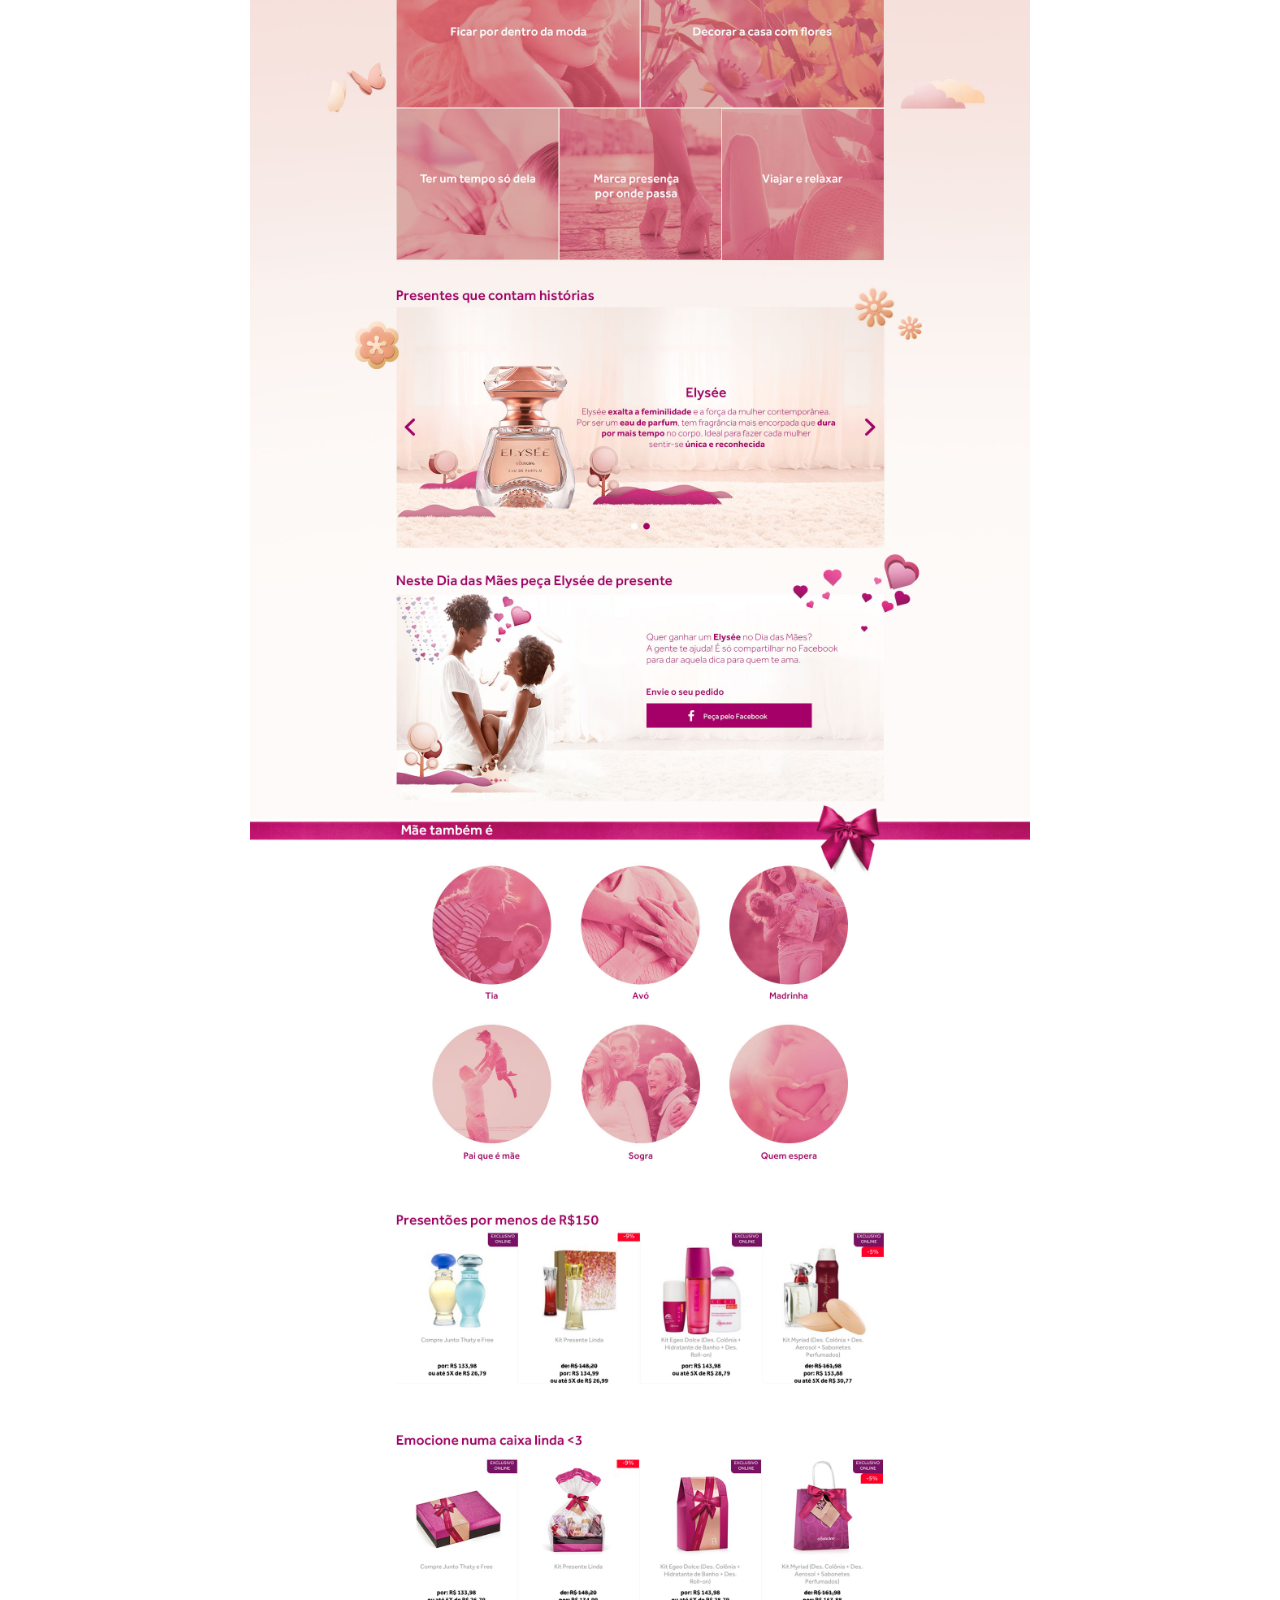
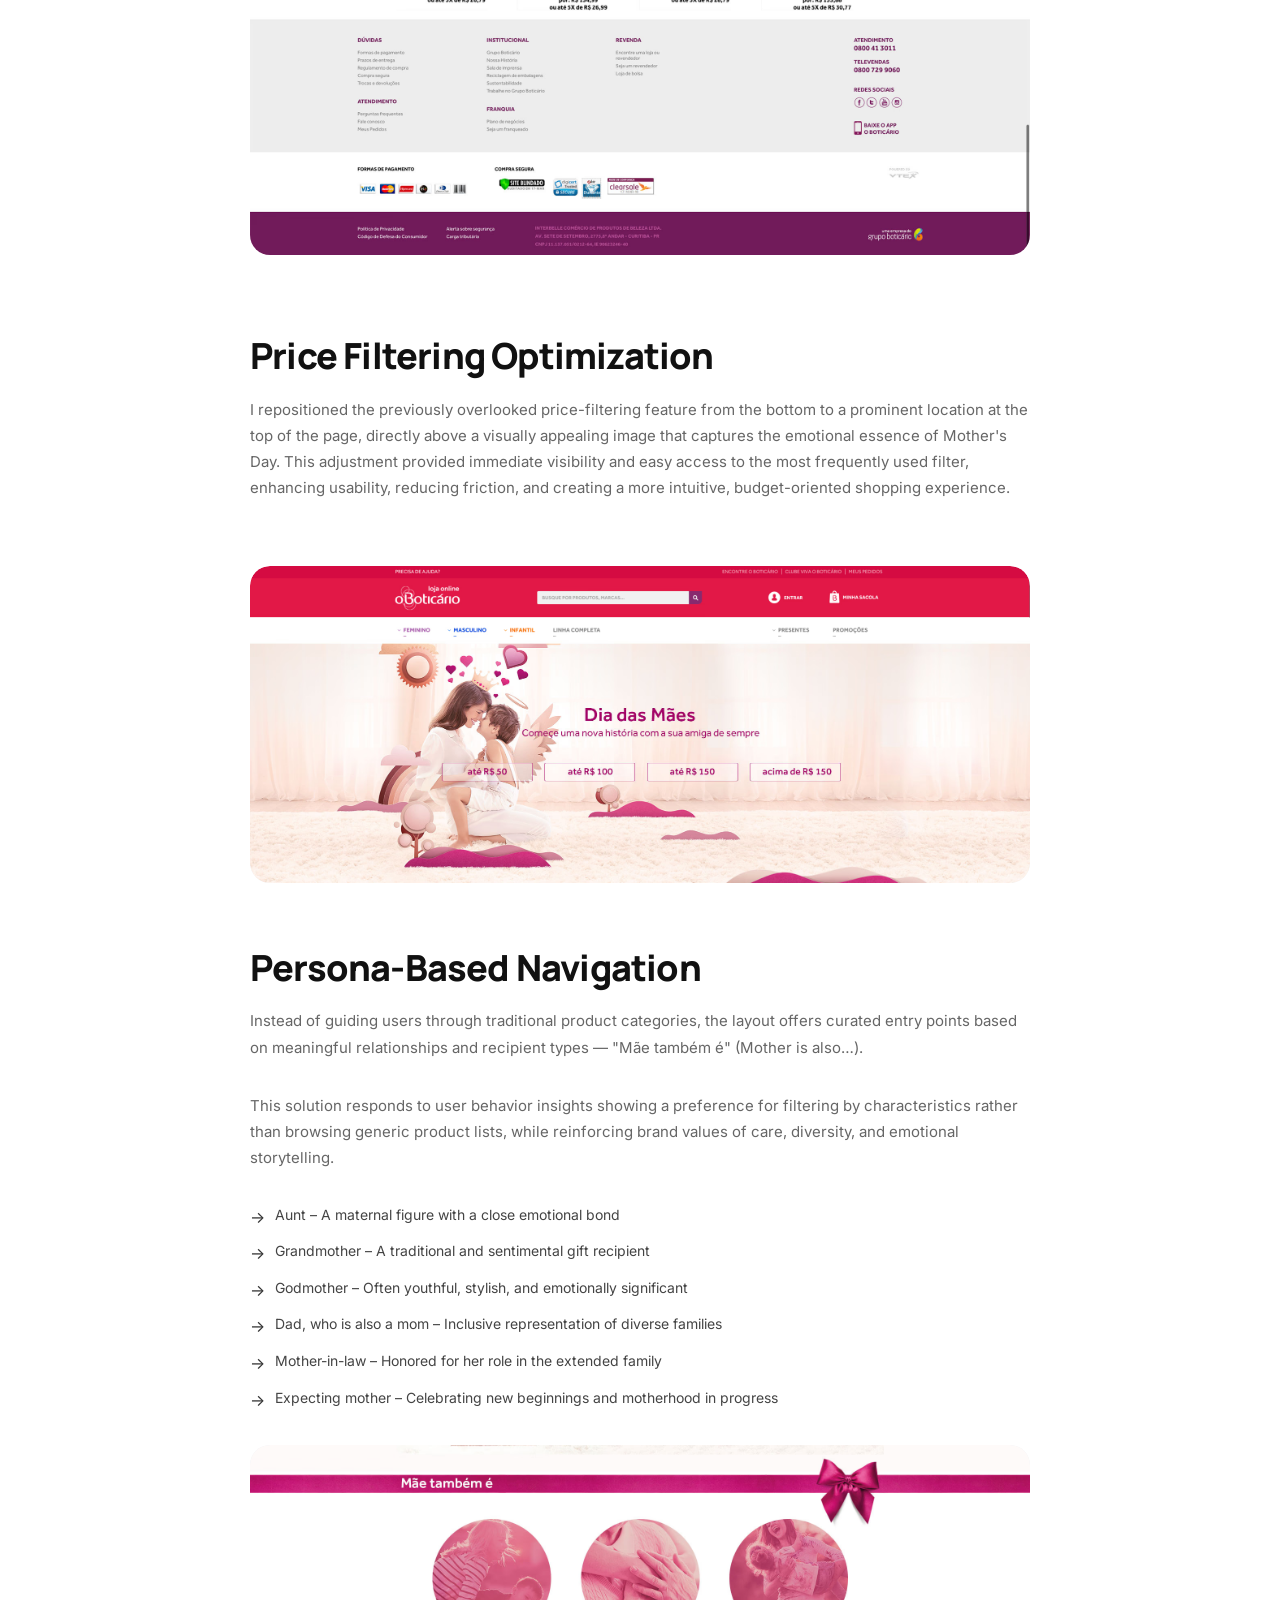
==== commit 55cae37b: "Remove cs-body width constraint and border-top lines across case study pages Co-Authored-By: Claude " ====
--- a/o-boticario-case-study.html
+++ b/o-boticario-case-study.html
@@ -687,9 +687,7 @@
     <!-- INSIGHTS & OPPORTUNITIES -->
     <section class="cs-section" style="padding-top: 100px;">
       <h2 class="cs-section-title">Insights &amp; Opportunities</h2>
-      <div class="cs-body">
-        <p>Through heatmap analysis and Google Analytics data, recurring patterns emerged across user behavior — revealing both the surface-level symptoms and the deeper friction points behind low campaign performance.</p>
-      </div>
+      <p style="font-family: 'Inter', sans-serif; font-size: 15px; color: #555; line-height: 1.75; margin-bottom: 0;">Through heatmap analysis and Google Analytics data, recurring patterns emerged across user behavior — revealing both the surface-level symptoms and the deeper friction points behind low campaign performance.</p>
 
       <ul class="learnings-list">
 
@@ -719,10 +717,8 @@
     <!-- STAKEHOLDER ALIGNMENTS -->
     <section class="cs-section">
       <h2 class="cs-section-title">Stakeholder Alignments</h2>
-      <div class="cs-body">
-        <p>I facilitated collaborative sessions with key stakeholders across marketing, product managers, and brand teams.</p>
-        <p>Through these sessions, I also gathered valuable insights from internal teams about customer behavior and pain points during previous Mother's Day campaigns. Together, we defined a UX strategy rooted in empathy and simplicity from these alignments.</p>
-      </div>
+      <p style="font-family: 'Inter', sans-serif; font-size: 15px; color: #555; line-height: 1.75; margin-bottom: 0;">I facilitated collaborative sessions with key stakeholders across marketing, product managers, and brand teams.</p>
+      <p style="font-family: 'Inter', sans-serif; font-size: 15px; color: #555; line-height: 1.75; margin-top: 14px; margin-bottom: 0;">Through these sessions, I also gathered valuable insights from internal teams about customer behavior and pain points during previous Mother's Day campaigns. Together, we defined a UX strategy rooted in empathy and simplicity from these alignments.</p>
       <div class="guiding-questions">
         <h3 class="learning-title" style="color: #fff; margin-bottom: 32px;">Guiding Questions — In-Store Model</h3>
         <ul class="guiding-questions-list">
@@ -731,9 +727,7 @@
           <li>What does she enjoy?</li>
         </ul>
       </div>
-      <div class="cs-body" style="margin-top: 28px;">
-        <p>This approach became the foundation for a more intuitive, emotionally resonant gifting journey prioritizing relevance, ease, and connection.</p>
-      </div>
+      <p style="font-family: 'Inter', sans-serif; font-size: 15px; color: #555; line-height: 1.75; margin-top: 28px; margin-bottom: 0;">This approach became the foundation for a more intuitive, emotionally resonant gifting journey prioritizing relevance, ease, and connection.</p>
     </section>
 
   </div>
